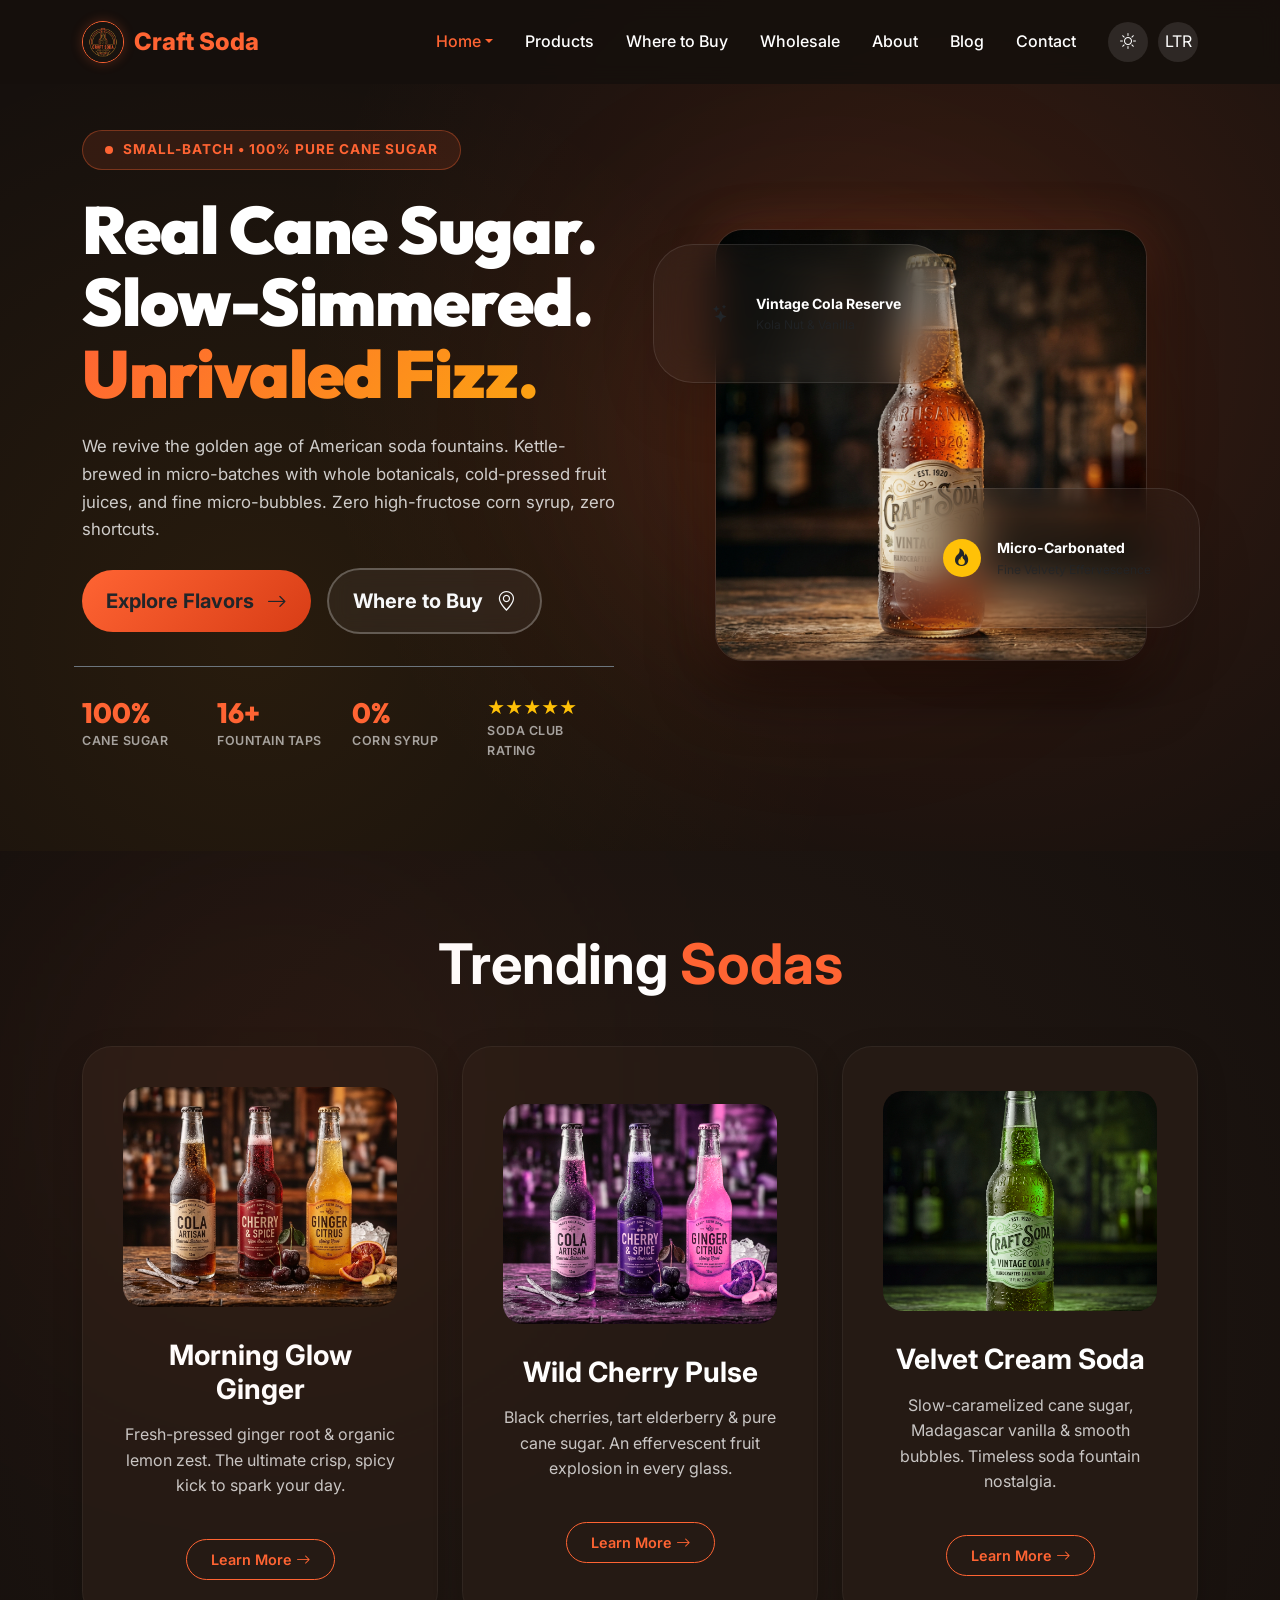
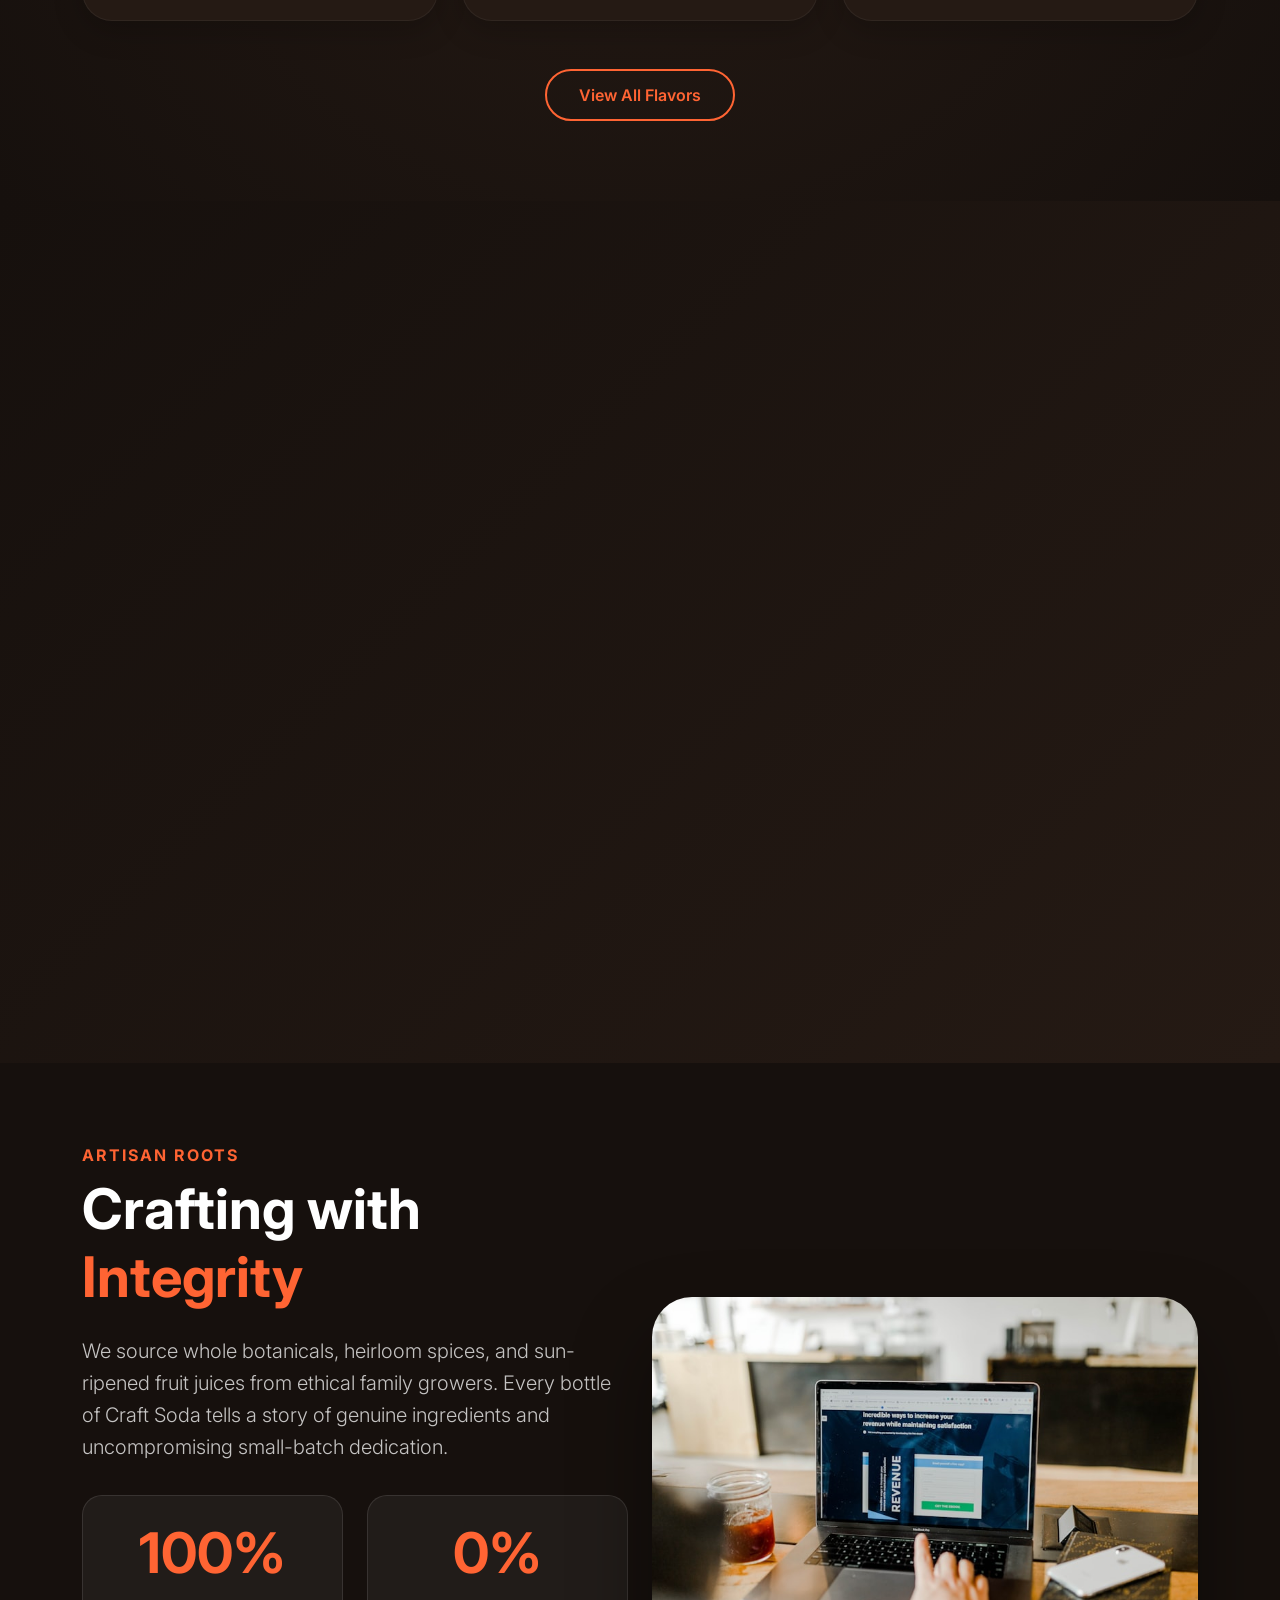
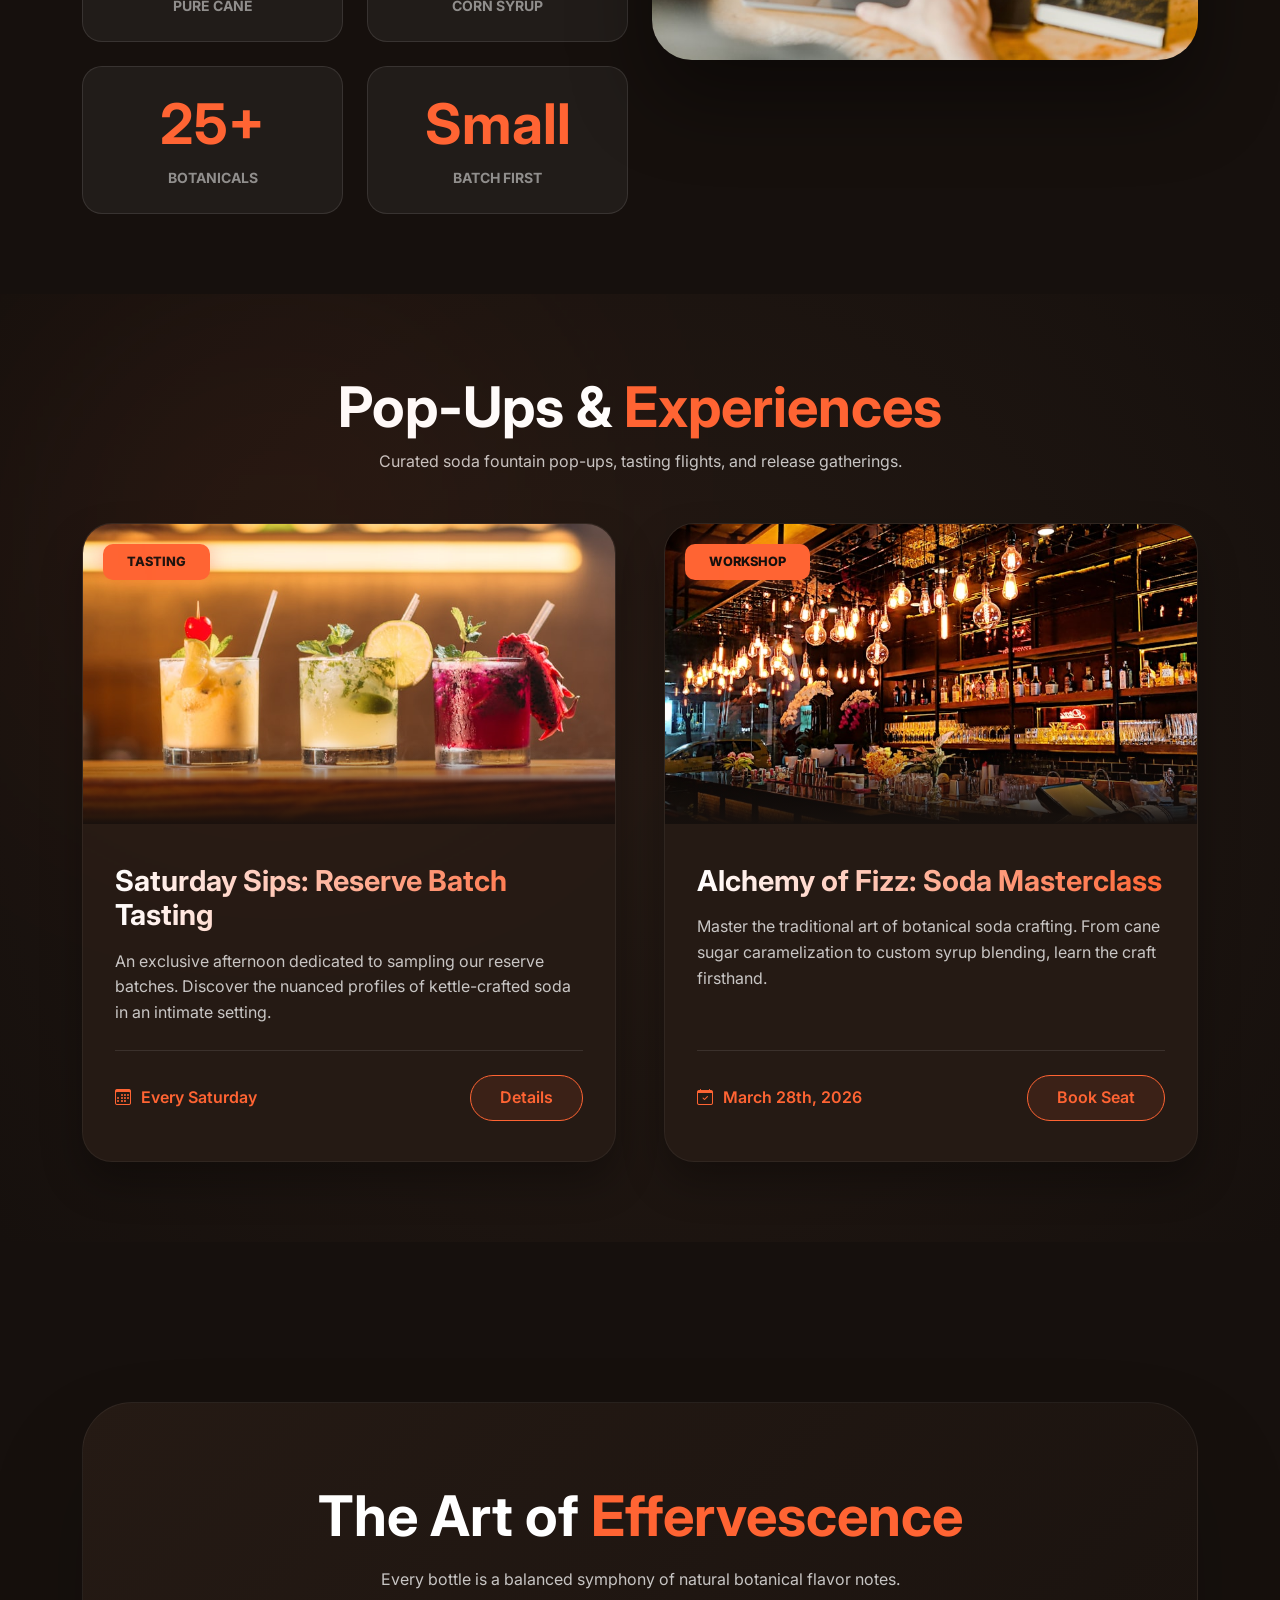
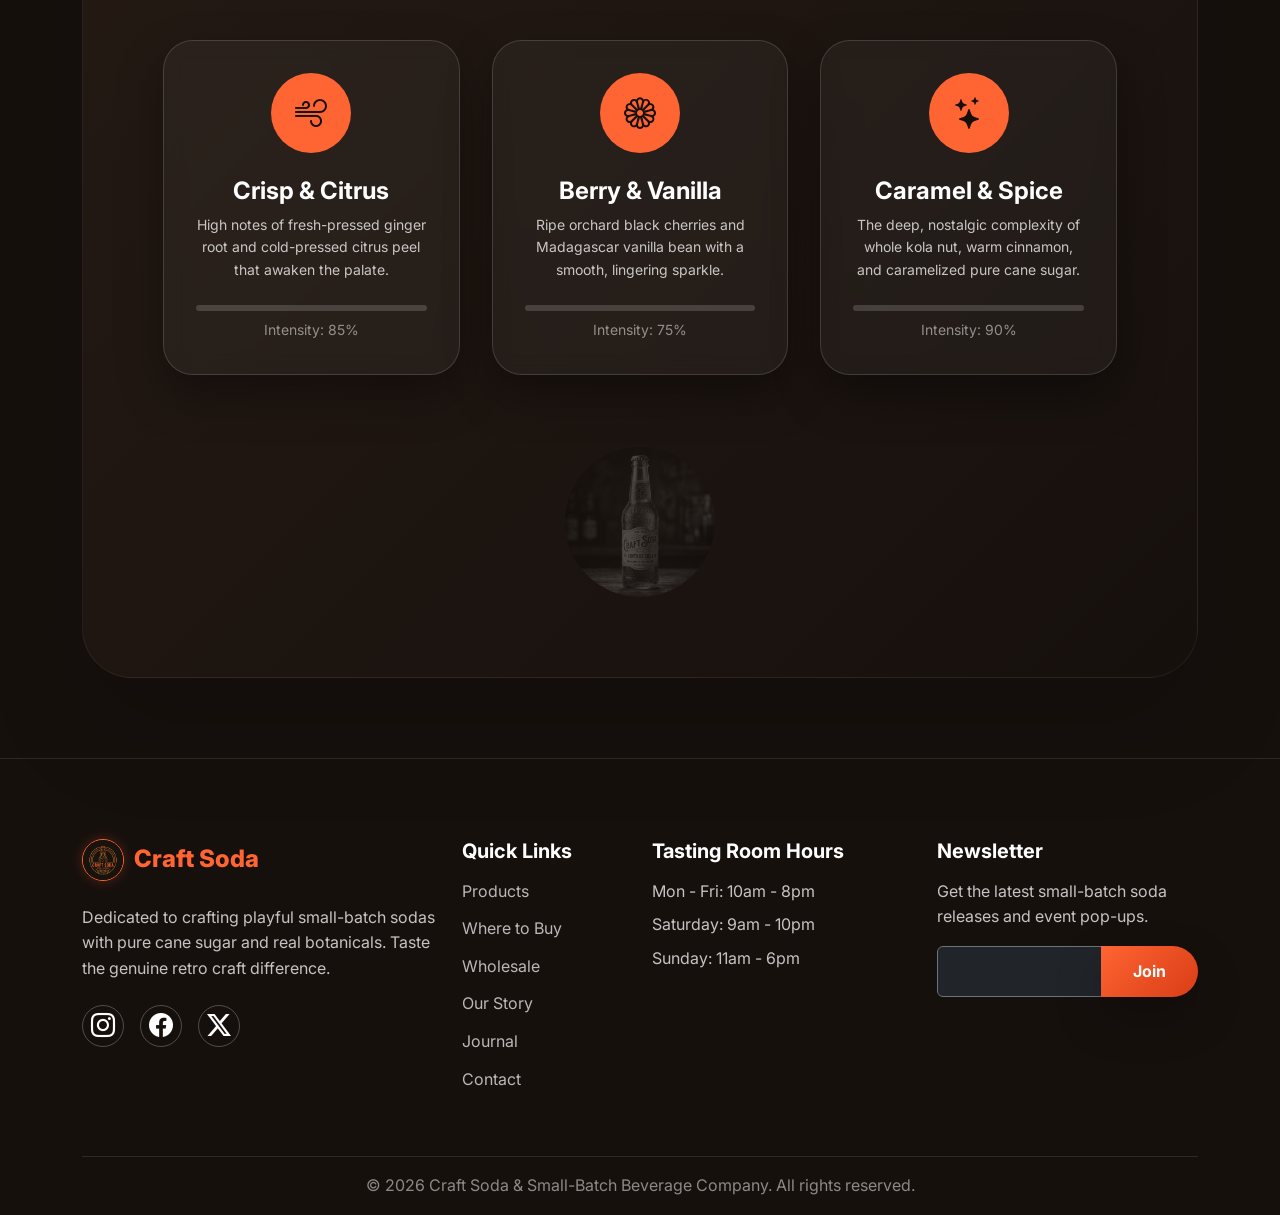
==== index.html @ 51a5772d "Complete Craft Soda & Small-Batch Beverage Company website" ====
<!DOCTYPE html>
<html lang="en" dir="ltr" data-theme="dark">

<head>
    <meta charset="UTF-8">
    <meta name="viewport" content="width=device-width, initial-scale=1.0">
    <title>Craft Soda | Craft Soda & Small-Batch Beverage Company</title>
    <meta name="description"
        content="Playful, retro craft soda & small-batch beverage company. Kettle-brewed with pure cane sugar, natural botanicals, and unique fizzy flavors.">

    <!-- Fonts -->
    <link rel="preconnect" href="https://fonts.googleapis.com">
    <link rel="preconnect" href="https://fonts.gstatic.com" crossorigin>
    <link
        href="https://fonts.googleapis.com/css2?family=Inter:wght@400;500;600;700&family=Outfit:wght@400;600;800&display=swap"
        rel="stylesheet">

    <!-- Icons -->
    <link rel="icon" type="image/png" href="assets/images/favicon.png">
    <link rel="stylesheet" href="https://cdn.jsdelivr.net/npm/bootstrap-icons@1.11.3/font/bootstrap-icons.min.css">

    <!-- Bootstrap CSS (Dynamic based on RTL) -->
    <link id="bootstrap-link" rel="stylesheet"
        href="https://cdn.jsdelivr.net/npm/bootstrap@5.3.3/dist/css/bootstrap.min.css">

    <!-- Custom CSS -->
    <link rel="stylesheet" href="assets/css/style.css">
</head>

<body>

    <!-- Header / Navbar -->
    <nav class="navbar navbar-expand-lg fixed-top">
        <div class="container">
            <a class="navbar-brand d-flex align-items-center" href="index.html">
                <img src="assets/images/logo.png" alt="Craft Soda Logo" class="brand-logo">
                <span>Craft Soda</span>
            </a>

            <div class="d-flex align-items-center ms-auto">


                <button class="navbar-toggler border-0 shadow-none" type="button" data-bs-toggle="collapse"
                    data-bs-target="#navbarNav">
                    <span class="navbar-toggler-icon"></span>
                </button>
            </div>

            <div class="collapse navbar-collapse" id="navbarNav">
                <ul class="navbar-nav m-inline-start-auto">
                    <li class="nav-item dropdown">
                        <a class="nav-link dropdown-toggle active" href="#" role="button"
                            data-bs-toggle="dropdown">Home</a>
                        <ul class="dropdown-menu bg-dark border-secondary">
                            <li><a class="dropdown-item text-white" href="index.html">Home 1</a></li>
                            <li><a class="dropdown-item text-white" href="home-2.html">Home 2</a></li>
                        </ul>
                    </li>
                    <li class="nav-item"><a class="nav-link" href="flavors.html">Products</a></li>
                    <li class="nav-item"><a class="nav-link" href="events.html">Where to Buy</a></li>
                    <li class="nav-item"><a class="nav-link" href="pricing.html">Wholesale</a></li>
                    <li class="nav-item"><a class="nav-link" href="about.html">About</a></li>
                    <li class="nav-item"><a class="nav-link" href="blog.html">Blog</a></li>

                    <li class="nav-item"><a class="nav-link" href="contact.html">Contact</a></li>
                </ul>

                <div class="d-flex align-items-center mt-3 mt-lg-0 ms-lg-3">
                    <div class="theme-controls d-flex">
                        <button id="theme-toggle" class="control-btn" title="Toggle Dark/Light Mode"><i
                                class="bi bi-sun"></i></button>
                        <button id="rtl-toggle" class="control-btn" title="Toggle LTR/RTL"><span
                                class="rtl-text">LTR</span></button>
                    </div>
                </div>
            </div>
        </div>
    </nav>

    <!-- New Hero Section: Craft Soda Hero -->
    <header class="craft-hero-section">
        <div class="craft-hero-bg-glow"></div>
        <div class="container position-relative z-3">
            <div class="row align-items-center min-vh-80 g-5">
                <!-- Left Column: Content -->
                <div class="col-lg-6 text-start">
                    <div class="craft-hero-badge mb-4 animate-slide-up">
                        <span class="pulse-dot"></span> Small-Batch • 100% Pure Cane Sugar
                    </div>
                    <h1 class="craft-hero-title mb-4">
                        Real Cane Sugar.<br>
                        Slow-Simmered.<br>
                        <span class="text-accent-glow">Unrivaled Fizz.</span>
                    </h1>
                    <p class="craft-hero-desc mb-4">
                        We revive the golden age of American soda fountains. Kettle-brewed in micro-batches with whole botanicals, cold-pressed fruit juices, and fine micro-bubbles. Zero high-fructose corn syrup, zero shortcuts.
                    </p>
                    <div class="craft-hero-actions d-flex flex-wrap gap-3 align-items-center mb-5">
                        <a href="flavors.html" class="btn btn-accent btn-lg px-4 py-3 fw-bold rounded-pill text-dark hero-btn-primary">
                            Explore Flavors <i class="bi bi-arrow-right ms-2"></i>
                        </a>
                        <a href="events.html" class="btn btn-outline-light btn-lg px-4 py-3 fw-bold rounded-pill hero-btn-secondary">
                            Where to Buy <i class="bi bi-geo-alt ms-2"></i>
                        </a>
                    </div>

                    <!-- Trust Stats Counter -->
                    <div class="craft-hero-stats row g-3 pt-3 border-top border-secondary">
                        <div class="col-4 col-sm-3">
                            <div class="stat-number text-accent">100%</div>
                            <div class="stat-label">Cane Sugar</div>
                        </div>
                        <div class="col-4 col-sm-3">
                            <div class="stat-number text-accent">16+</div>
                            <div class="stat-label">Fountain Taps</div>
                        </div>
                        <div class="col-4 col-sm-3">
                            <div class="stat-number text-accent">0%</div>
                            <div class="stat-label">Corn Syrup</div>
                        </div>
                        <div class="col-12 col-sm-3 d-flex flex-column justify-content-center">
                            <div class="stat-rating">
                                <span class="text-warning">★★★★★</span>
                            </div>
                            <div class="stat-label">Soda Club Rating</div>
                        </div>
                    </div>
                </div>

                <!-- Right Column: Visual Showcase -->
                <div class="col-lg-6 position-relative text-center">
                    <div class="craft-hero-visual-wrapper position-relative mx-auto">
                        <!-- Glow Backdrop -->
                        <div class="craft-bottle-glow"></div>

                        <!-- Main Bottle -->
                        <div class="craft-bottle-container">
                            <img src="assets/images/hero_bottle.png" alt="Craft Soda Vintage Cola" class="craft-hero-main-bottle img-fluid">
                        </div>

                        <!-- Floating Badge Top Left -->
                        <div class="craft-floating-card card-top-left glass-card">
                            <div class="d-flex align-items-center gap-3">
                                <div class="floating-icon-circle bg-accent text-dark">
                                    <i class="bi bi-stars"></i>
                                </div>
                                <div class="text-start">
                                    <div class="fw-bold text-white small">Vintage Cola Reserve</div>
                                    <div class="text-muted text-small">Kola Nut &amp; Vanilla</div>
                                </div>
                            </div>
                        </div>

                        <!-- Floating Badge Bottom Right -->
                        <div class="craft-floating-card card-bottom-right glass-card">
                            <div class="d-flex align-items-center gap-3">
                                <div class="floating-icon-circle bg-warning text-dark">
                                    <i class="bi bi-fire"></i>
                                </div>
                                <div class="text-start">
                                    <div class="fw-bold text-white small">Micro-Carbonated</div>
                                    <div class="text-muted text-small">Fine Velvety Effervescence</div>
                                </div>
                            </div>
                        </div>
                    </div>
                </div>
            </div>
        </div>
    </header>

    <!-- Featured Flavors -->
    <section class="section-padding bg-darker">
        <div class="container text-center">
            <h2 class="mb-5 animate-on-scroll">Trending <span class="text-accent">Sodas</span></h2>
            <div class="row g-4 flavor-row">
                <!-- Flavor 1 -->
                <div class="col-md-6 col-lg-4 animate-on-scroll">
                    <div class="flavor-card flavor-ginger">
                        <div class="flavor-image-container">
                            <img src="assets/images/slider-4.png" alt="Morning Glow Ginger Soda" class="flavor-image">
                        </div>
                        <h3>Morning Glow Ginger</h3>
                        <p class="opacity-75">Fresh-pressed ginger root & organic lemon zest. The ultimate crisp, spicy kick to spark your day.</p>
                        <a href="flavors.html#ginger-ritual" class="learn-more-btn">Learn More <i
                                class="bi bi-arrow-right"></i></a>
                    </div>
                </div>
                <!-- Flavor 2 -->
                <div class="col-md-6 col-lg-4 animate-on-scroll" style="animation-delay: 0.2s">
                    <div class="flavor-card flavor-pulse">
                        <div class="flavor-image-container">
                            <img src="assets/images/slider-2.png" alt="Wild Cherry Soda" class="flavor-image">
                        </div>
                        <h3>Wild Cherry Pulse</h3>
                        <p class="opacity-75">Black cherries, tart elderberry & pure cane sugar. An effervescent fruit explosion in every glass.</p>
                        <a href="flavors.html#wild-berry-bloom" class="learn-more-btn">Learn More <i
                                class="bi bi-arrow-right"></i></a>
                    </div>
                </div>
                <!-- Flavor 3 -->
                <div class="col-md-6 col-lg-4 animate-on-scroll" style="animation-delay: 0.4s">
                    <div class="flavor-card flavor-zen">
                        <div class="flavor-image-container">
                            <img src="assets/images/slider-1.png" alt="Velvet Cream Soda" class="flavor-image">
                        </div>
                        <h3>Velvet Cream Soda</h3>
                        <p class="opacity-75">Slow-caramelized cane sugar, Madagascar vanilla & smooth bubbles. Timeless soda fountain nostalgia.</p>
                        <a href="flavors.html#emerald-mint" class="learn-more-btn">Learn More <i
                                class="bi bi-arrow-right"></i></a>
                    </div>
                </div>
            </div>
            <div class="mt-5">
                <a href="flavors.html" class="btn btn-outline-accent">View All Flavors</a>
            </div>
        </div>
    </section>

    <!-- Brewing Process (Wellness) -->
    <section class="section-padding overflow-hidden wellness-section">
        <div class="container">
            <div class="row align-items-center">
                <div class="col-lg-6 order-2 order-lg-1 animate-on-scroll">
                    <div class="wellness-image-container">
                        <img src="assets/images/wellness_brew.png" alt="Pure Craft Brewing"
                            class="img-fluid rounded-circle shadow-lg border-accent border-4"
                            style="aspect-ratio: 1/1; object-fit: cover;">
                    </div>
                </div>
                <div class="col-lg-6 order-1 order-lg-2 ps-lg-5 mb-5 mb-lg-0 animate-on-scroll">
                    <div class="glass-card">
                        <h2 class="mb-4">Kettle-Brewed for <span class="text-accent">Real Flavor</span></h2>
                        <p class="lead mb-4">We believe in authentic craft refreshment. Our sodas are kettle-brewed in
                            small batches using only real botanicals, pure cane sugar, and mountain water.</p>
                        <ul class="list-unstyled wellness-list mt-4">
                            <li class="d-flex align-items-start">
                                <i class="bi bi-check2-circle text-accent me-4"></i>
                                <div>
                                    <h5 class="fw-bold mb-1">Small-Batch Kettle Simmering</h5>
                                    <p class="opacity-75 mb-0 small">Ensuring deep flavor extraction, aromatic oils, and
                                        crisp, fine-bubble carbonation.</p>
                                </div>
                            </li>
                            <li class="d-flex align-items-start">
                                <i class="bi bi-check2-circle text-accent me-4"></i>
                                <div>
                                    <h5 class="fw-bold mb-1">100% Pure Cane Sugar</h5>
                                    <p class="opacity-75 mb-0 small">Zero high-fructose corn syrup, artificial extracts, or
                                        synthetic dyes. Ever.</p>
                                </div>
                            </li>
                        </ul>
                    </div>
                </div>
            </div>
        </div>
    </section>

    <!-- Sustainability & Sourcing -->
    <section class="section-padding sustainability-section">
        <div class="container">
            <div class="row align-items-center">
                <div class="col-lg-6 mb-5 mb-lg-0 animate-on-scroll">
                    <span class="text-accent fw-bold text-uppercase letter-spacing-2">Artisan Roots</span>
                    <h2 class="display-4 fw-bold mt-2 mb-4">Crafting with <span class="text-accent">Integrity</span>
                    </h2>
                    <p class="lead opacity-75 mb-4">We source whole botanicals, heirloom spices, and sun-ripened fruit juices
                        from ethical family growers. Every bottle of Craft Soda tells a story of genuine ingredients and
                        uncompromising small-batch dedication.</p>
                    <div class="stats-grid">
                        <div class="stat-box">
                            <h2>100%</h2>
                            <p class="mb-0 small text-uppercase fw-bold opacity-50">Pure Cane</p>
                        </div>
                        <div class="stat-box">
                            <h2>0%</h2>
                            <p class="mb-0 small text-uppercase fw-bold opacity-50">Corn Syrup</p>
                        </div>
                        <div class="stat-box">
                            <h2>25+</h2>
                            <p class="mb-0 small text-uppercase fw-bold opacity-50">Botanicals</p>
                        </div>
                        <div class="stat-box">
                            <h2>Small</h2>
                            <p class="mb-0 small text-uppercase fw-bold opacity-50">Batch First</p>
                        </div>
                    </div>
                </div>
                <div class="col-lg-6 animate-on-scroll" style="animation-delay: 0.2s">
                    <div class="sustainability-image-wrapper">
                        <img src="assets/images/sustainability_roots.png" alt="Artisan Botanical Sourcing" class="img-fluid">
                    </div>
                </div>
            </div>
        </div>
    </section>

    <!-- Premium Events Section -->
    <section class="section-padding bg-darker overflow-hidden">
        <div class="container">
            <div class="text-center mb-5 animate-on-scroll">
                <h2 class="display-4 fw-bold">Pop-Ups & <span class="text-accent">Experiences</span></h2>
                <p class="opacity-75">Curated soda fountain pop-ups, tasting flights, and release gatherings.</p>
            </div>
            <div class="row g-5">
                <!-- Event 1 -->
                <div class="col-lg-6 animate-on-scroll">
                    <div class="event-card">
                        <span class="event-badge">TASTING</span>
                        <div class="event-image-wrapper">
                            <img src="assets/images/event_tasting.png" alt="Reserve Soda Tasting">
                            <div class="event-overlay"></div>
                        </div>
                        <div class="event-content">
                            <h3>Saturday Sips: Reserve Batch Tasting</h3>
                            <p class="opacity-75 mb-4">An exclusive afternoon dedicated to sampling our reserve batches.
                                Discover the nuanced profiles of kettle-crafted soda in an intimate setting.</p>
                            <div class="event-footer">
                                <div class="event-date">
                                    <i class="bi bi-calendar3"></i> Every Saturday
                                </div>
                                <a href="events.html" class="event-btn">Details</a>
                            </div>
                        </div>
                    </div>
                </div>
                <!-- Event 2 -->
                <div class="col-lg-6 animate-on-scroll" style="animation-delay: 0.2s">
                    <div class="event-card">
                        <span class="event-badge">WORKSHOP</span>
                        <div class="event-image-wrapper">
                            <img src="assets/images/event_workshop.png" alt="Soda Masterclass">
                            <div class="event-overlay"></div>
                        </div>
                        <div class="event-content">
                            <h3>Alchemy of Fizz: Soda Masterclass</h3>
                            <p class="opacity-75 mb-4">Master the traditional art of botanical soda crafting. From cane sugar
                                caramelization to custom syrup blending, learn the craft firsthand.</p>
                            <div class="event-footer">
                                <div class="event-date">
                                    <i class="bi bi-calendar-check"></i> March 28th, 2026
                                </div>
                                <a href="events.html" class="event-btn">Book Seat</a>
                            </div>
                        </div>
                    </div>
                </div>
            </div>
        </div>
    </section>

    <!-- Taste Profile (Interactive-style) -->
        <section class="section-padding">
            <div class="container">
                <div class="flavor-profile-container animate-on-scroll">
                    <div class="text-center mb-5">
                        <h2 class="display-5 fw-bold mb-3">The Art of <span class="text-accent">Effervescence</span></h2>
                        <p class="opacity-75">Every bottle is a balanced symphony of natural botanical flavor notes.</p>
                    </div>
                    <div class="flavor-profile-grid">
                        <!-- Note 1 -->
                        <div class="flavor-node" style="--percent: 85%;">
                            <div class="icon-circle">
                                <i class="bi bi-wind"></i>
                            </div>
                            <h4>Crisp & Citrus</h4>
                            <p class="small opacity-75">High notes of fresh-pressed ginger root and cold-pressed citrus peel that awaken the
                                palate.</p>
                            <div class="taste-meter">
                                <div class="taste-fill"></div>
                            </div>
                            <small class="mt-2 d-block opacity-50">Intensity: 85%</small>
                        </div>
                        <!-- Note 2 -->
                        <div class="flavor-node" style="--percent: 75%;">
                            <div class="icon-circle">
                                <i class="bi bi-flower1"></i>
                            </div>
                            <h4>Berry & Vanilla</h4>
                            <p class="small opacity-75">Ripe orchard black cherries and Madagascar vanilla bean with a smooth, lingering sparkle.
                            </p>
                            <div class="taste-meter">
                                <div class="taste-fill"></div>
                            </div>
                            <small class="mt-2 d-block opacity-50">Intensity: 75%</small>
                        </div>
                        <!-- Note 3 -->
                        <div class="flavor-node" style="--percent: 90%;">
                            <div class="icon-circle">
                                <i class="bi bi-stars"></i>
                            </div>
                            <h4>Caramel & Spice</h4>
                            <p class="small opacity-75">The deep, nostalgic complexity of whole kola nut, warm cinnamon, and caramelized pure cane sugar.</p>
                            <div class="taste-meter">
                                <div class="taste-fill"></div>
                            </div>
                            <small class="mt-2 d-block opacity-50">Intensity: 90%</small>
                        </div>
                    </div>
                    <div class="text-center mt-5">
                        <img src="assets/images/flavor_profile.png" alt="Raw Botanicals"
                            class="img-fluid rounded-circle opacity-25 mt-4"
                            style="width: 150px; filter: grayscale(1);">
                    </div>
                </div>
            </div>
        </section>

        <!-- Footer -->
    <footer>
        <div class="container">
            <div class="row g-4">
                <div class="col-lg-4">
                    <a class="navbar-brand d-inline-flex align-items-center mb-4" href="index.html">
                        <img src="assets/images/logo.png" alt="Craft Soda Logo" class="brand-logo">
                        <span>Craft Soda</span>
                    </a>
                    <p class="opacity-75 mb-4">Dedicated to crafting playful small-batch sodas with pure cane sugar and real botanicals. Taste the genuine retro craft difference.</p>
                    <div class="social-links d-flex gap-3">
                        <a href="#"><i class="bi bi-instagram fs-4"></i></a>
                        <a href="#"><i class="bi bi-facebook fs-4"></i></a>
                        <a href="#"><i class="bi bi-twitter-x fs-4"></i></a>
                    </div>
                </div>
                <div class="col-lg-2">
                    <h5>Quick Links</h5>
                    <ul class="list-unstyled mt-3">
                        <li><a href="flavors.html" class="footer-link">Products</a></li>
                        <li><a href="events.html" class="footer-link">Where to Buy</a></li>
                        <li><a href="pricing.html" class="footer-link">Wholesale</a></li>
                        <li><a href="about.html" class="footer-link">Our Story</a></li>
                        <li><a href="blog.html" class="footer-link">Journal</a></li>
                        <li><a href="contact.html" class="footer-link">Contact</a></li>
                    </ul>
                </div>
                <div class="col-lg-3">
                    <h5>Tasting Room Hours</h5>
                    <ul class="list-unstyled mt-3 opacity-75">
                        <li class="mb-2">Mon - Fri: 10am - 8pm</li>
                        <li class="mb-2">Saturday: 9am - 10pm</li>
                        <li class="mb-2">Sunday: 11am - 6pm</li>
                    </ul>
                </div>
                <div class="col-lg-3">
                    <h5>Newsletter</h5>
                    <p class="opacity-75 mt-3">Get the latest small-batch soda releases and event pop-ups.</p>
                    <form class="mt-3">
                        <div class="input-group">
                            <input type="email" class="form-control bg-dark border-secondary text-white"
                                placeholder="your@email.com">
                            <button class="btn btn-accent">Join</button>
                        </div>
                    </form>
                </div>
            </div>
            <hr class="mt-5 border-secondary">
            <div class="text-center mt-3 opacity-50">
                <p>&copy; 2026 Craft Soda & Small-Batch Beverage Company. All rights reserved.</p>
            </div>
        </div>
    </footer>

        <!-- Bootstrap JS + Popper JS Bundle -->
        <script src="https://cdn.jsdelivr.net/npm/bootstrap@5.3.3/dist/js/bootstrap.bundle.min.js"></script>

        <script src="assets/js/main.js"></script>
</body>

</html>
---- assets/css/style.css ----
:root {
    --primary-color: #16100d;
    --secondary-color: #251a14;
    --accent-color: #ff6433;
    --text-color: #ffffff;
    --light-bg: #fff9f5;
    --dark-bg: #16100d;
    --transition: all 0.3s ease-in-out;
    --glass-color: 255, 255, 255;
    --glass-border: 255, 255, 255;
}

[data-theme="light"] {
    --primary-color: #fff9f5;
    --secondary-color: #f7ede5;
    --accent-color: #ff6433;
    --text-color: #16100d;
    --dark-bg: #fff9f5;
    --light-bg: #16100d;
    --glass-color: 0, 0, 0;
    --glass-border: 0, 0, 0;
}

/* Light Theme Navbar Fixes */
[data-theme="light"] .navbar {
    background-color: var(--primary-color) !important;
    box-shadow: 0 2px 10px rgba(0, 0, 0, 0.1);
}

[data-theme="light"] .nav-link {
    color: var(--text-color) !important;
}

[data-theme="light"] .nav-link:hover,
[data-theme="light"] .nav-link.active {
    color: var(--accent-color) !important;
}

[data-theme="light"] .navbar-brand {
    color: var(--accent-color) !important;
}

[data-theme="light"] .navbar-brand span {
    color: var(--text-color) !important;
}

/* Light Theme Control Button Fixes */
[data-theme="light"] .control-btn {
    background: rgba(0, 0, 0, 0.1) !important;
    color: var(--text-color) !important;
    border: 1px solid rgba(0, 0, 0, 0.2);
}

[data-theme="light"] .control-btn:hover {
    background: var(--accent-color) !important;
    color: var(--primary-color) !important;
}

/* Global Reset & Basic Styling */
* {
    margin: 0;
    padding: 0;
    box-sizing: border-box;
}

body {
    font-family: 'Inter', 'Outfit', sans-serif;
    color: var(--text-color);
    background-color: var(--dark-bg);
    overflow-x: hidden;
    line-height: 1.6;
}

a {
    transition: var(--transition);
    text-decoration: none;
    color: inherit;
}

h1,
h2,
h3,
h4,
h5,
h6 {
    font-weight: 700;
    line-height: 1.2;
}

/* Keep h2 size consistent across all pages/components */
h2 {
    font-size: clamp(2.2rem, 5vw, 3.5rem) !important;
}

/* Logical Properties for RTL Support */
.section-padding {
    padding-block: 5rem;
}

.m-inline-start-auto {
    margin-inline-start: auto;
}

/* Custom Navbar */
.navbar {
    background-color: var(--primary-color);
    backdrop-filter: blur(10px);
    transition: var(--transition);
    padding: 1rem 0;
}

[data-theme="dark"] .navbar-toggler-icon {
    background-image: url("data:image/svg+xml,%3csvg xmlns='http://www.w3.org/2000/svg' viewBox='0 0 30 30'%3e%3cpath stroke='rgba(255,255,255,0.95)' stroke-linecap='round' stroke-miterlimit='10' stroke-width='2' d='M4 7h22M4 15h22M4 23h22'/%3e%3c/svg%3e");
}

.navbar-brand {
    font-size: 1.5rem;
    font-weight: 800;
    color: var(--accent-color) !important;
    display: inline-flex;
    align-items: center;
    gap: 0.65rem;
    text-decoration: none;
}

.brand-logo {
    width: 42px;
    height: 42px;
    border-radius: 50%;
    object-fit: cover;
    border: 1.5px solid var(--accent-color);
    box-shadow: 0 0 12px rgba(255, 100, 51, 0.25);
    transition: transform 0.3s cubic-bezier(0.34, 1.56, 0.64, 1);
    flex-shrink: 0;
}

.navbar-brand:hover .brand-logo {
    transform: rotate(12deg) scale(1.08);
}

.nav-link {
    color: var(--text-color) !important;
    font-weight: 500;
    margin-inline: 0.5rem;
    position: relative;
}

.nav-link:hover,
.nav-link.active {
    color: var(--accent-color) !important;
}

.nav-link:not(.dropdown-toggle)::after {
    content: '';
    position: absolute;
    width: 0;
    height: 2px;
    bottom: -5px;
    inset-inline-start: 0;
    background-color: var(--accent-color);
    transition: var(--transition);
}

.nav-link:not(.dropdown-toggle):hover::after,
.nav-link:not(.dropdown-toggle).active::after {
    width: 100%;
}

/* Center Navbar Dropdowns on Desktop */
@media (min-width: 992px) {
    .navbar-nav .dropdown-menu {
        left: 50% !important;
        right: auto !important;
        transform: translateX(-50%) !important;
    }
}

/* Dark theme dropdown visibility */
[data-theme="dark"] .dropdown-menu {
    background-color: var(--primary-color) !important;
    border-color: rgba(255, 255, 255, 0.14) !important;
}

[data-theme="dark"] .dropdown-menu .dropdown-item {
    color: var(--text-color) !important;
}

[data-theme="dark"] .dropdown-menu .dropdown-item:hover,
[data-theme="dark"] .dropdown-menu .dropdown-item:focus {
    background-color: rgba(255, 100, 51, 0.16) !important;
    color: var(--text-color) !important;
}

[data-theme="dark"] .dropdown-menu .dropdown-item.active,
[data-theme="dark"] .dropdown-menu .dropdown-item:active {
    background-color: var(--accent-color) !important;
    color: var(--primary-color) !important;
}

/* Light theme dropdown visibility */
[data-theme="light"] .dropdown-menu {
    background-color: var(--primary-color) !important;
    border-color: rgba(0, 0, 0, 0.12) !important;
}

[data-theme="light"] .dropdown-menu .dropdown-item {
    color: var(--text-color) !important;
}

[data-theme="light"] .dropdown-menu .dropdown-item:hover,
[data-theme="light"] .dropdown-menu .dropdown-item:focus {
    background-color: rgba(255, 100, 51, 0.2) !important;
    color: var(--text-color) !important;
}

[data-theme="light"] .dropdown-menu .dropdown-item.active,
[data-theme="light"] .dropdown-menu .dropdown-item:active {
    background-color: var(--accent-color) !important;
    color: var(--primary-color) !important;
}

/* Buttons */
.btn-accent {
    background: linear-gradient(135deg, #ff6433 0%, #d83d16 100%);
    color: #ffffff;
    border: none;
    transition: var(--transition);
    font-weight: 700;
}

.btn-accent:hover {
    background-color: var(--text-color);
    color: var(--primary-color);
    transform: translateY(-3px);
    box-shadow: 0 10px 20px rgba(255, 100, 51, 0.3);
}

footer .btn-accent {
    background: linear-gradient(135deg, #ff6433 0%, #d83d16 100%);
    color: #ffffff;
    padding: 0.85rem 2rem;
    border-radius: 999px;
    box-shadow: 0 20px 45px rgba(0, 0, 0, 0.25);
    transition: var(--transition);
    border: none;
}

[data-theme="dark"] footer .btn-accent {
    color: #ffffff;
    text-shadow: none;
}

.btn-outline-accent {
    border: 2px solid var(--accent-color);
    color: var(--accent-color);
    border-radius: 50px;
    padding: 0.75rem 2rem;
    font-weight: 600;
    background: transparent;
    transition: var(--transition);
}

.btn-outline-accent:hover {
    background-color: var(--accent-color);
    color: var(--primary-color);
}

/* Premium Utilities */
.glass-card {
    background: rgba(var(--glass-color), 0.03);
    backdrop-filter: blur(15px);
    -webkit-backdrop-filter: blur(15px);
    border: 1px solid rgba(var(--glass-border), 0.1);
    border-radius: 20px;
    transition: var(--transition);
}

.glass-card:hover {
    background: rgba(var(--glass-color), 0.06);
    border-color: rgba(var(--glass-border), 0.2);
}

.auth-card {
    background: rgba(18, 22, 28, 0.85);
    border: 1px solid rgba(255, 255, 255, 0.1);
    box-shadow: 0 25px 60px rgba(0, 0, 0, 0.4);
    color: #f8fbff;
}

.auth-card h2 {
    font-size: 1.5rem !important;
}

[data-theme="light"] .auth-card {
    background: #ffffff;
    border: 1px solid rgba(11, 15, 20, 0.08);
    box-shadow: 0 20px 45px rgba(0, 0, 0, 0.06);
    color: #0b0f14;
}

.auth-card .form-control {
    background: rgba(255, 255, 255, 0.05);
    border: 1px solid rgba(255, 255, 255, 0.15);
    color: #ffffff;
    padding: 0.75rem 1rem;
    border-radius: 10px;
}

.auth-card .form-control:focus {
    background: rgba(255, 255, 255, 0.08);
    border-color: var(--accent-color);
    box-shadow: none;
    color: #ffffff;
}

.auth-card .form-control::placeholder {
    color: rgba(255, 255, 255, 0.4);
}

[data-theme="light"] .auth-card .form-control {
    background: #f1f3f5;
    border-color: #dee2e6;
    color: #0b0f14;
}

[data-theme="light"] .auth-card .form-control:focus {
    background: #ffffff;
    border-color: var(--accent-color);
    color: #0b0f14;
}

[data-theme="light"] .auth-card .form-control::placeholder {
    color: rgba(11, 15, 20, 0.4);
}

.auth-card h2,
.auth-card p,
.auth-card .form-label,
.auth-card .form-check-label {
    color: inherit;
}

.auth-card a {
    transition: color var(--transition), text-shadow var(--transition);
}

.auth-card a.text-accent:hover {
    color: #2e9b39;
    text-shadow: 0 0 5px rgba(46, 155, 57, 0.4);
}

.auth-card a.text-accent:hover {
    background-color: rgba(255, 100, 51, 0.12);
    padding: 0 0.25rem;
    border-radius: 0.25rem;
}

.auth-card .btn-outline-light {
    color: #0b0f14;
    border-color: rgba(11, 15, 20, 0.2);
    background-color: rgba(255, 255, 255, 0.85);
    display: inline-flex;
    align-items: center;
    justify-content: center;
}

.auth-card .btn-outline-light .bi {
    color: inherit;
    filter: drop-shadow(0 0 2px rgba(11, 15, 20, 0.2));
}

@media (max-width: 991px) {
    .auth-card .d-flex.gap-3.justify-content-center {
        gap: 0.75rem !important;
    }

    .auth-card .btn-outline-light {
        flex-direction: column;
        padding: 0.8rem 0.5rem;
        font-size: 0.85rem;
        min-height: 70px;
    }

    .auth-card .btn-outline-light .bi {
        margin-right: 0 !important;
        margin-bottom: 0.25rem;
        font-size: 1.25rem;
        display: block;
    }
}

/* Password Toggle Style */
.password-field-container {
    position: relative;
}

.password-toggle {
    position: absolute;
    top: 50%;
    right: 1rem;
    transform: translateY(-50%);
    cursor: pointer;
    color: var(--text-color);
    opacity: 0.6;
    transition: var(--transition);
    z-index: 10;
}

.password-toggle:hover {
    opacity: 1;
    color: var(--accent-color);
}

[data-theme="light"] .password-toggle {
    color: #0b0f14;
}

/* End Auth-Card Theme Overrides */

@media (max-width: 576px) {

    .auth-card .form-check,
    .auth-card .form-check-label {
        width: 100%;
        text-align: left;
    }

    .auth-card .d-flex.justify-content-between {
        flex-direction: column;
        gap: 0.5rem;
        align-items: flex-start;
    }

    .auth-card .d-flex.justify-content-between a {
        display: block;
        width: 100%;
        align-self: flex-start;
        text-align: left;
    }
}

.auth-card .btn-accent {
    background: linear-gradient(135deg, #ff6433 0%, #d83d16 100%);
    color: #ffffff !important;
    border: none;
    border-radius: 999px;
    padding: 0.9rem 1rem;
    font-weight: 700;
    transition: var(--transition);
    box-shadow: 0 15px 35px rgba(255, 100, 51, 0.25);
}

.auth-card .btn-accent:hover {
    transform: translateY(-3px);
    box-shadow: 0 20px 45px rgba(255, 100, 51, 0.4);
    filter: brightness(1.1);
}

.auth-card .btn-outline-light:hover {
    background: #ff6433 !important;
    border-color: #ff6433 !important;
    color: #ffffff !important;
    transform: translateY(-3px);
    box-shadow: 0 12px 25px rgba(255, 100, 51, 0.3);
}

[data-theme="light"] .auth-card .btn-outline-light {
    border-color: #dee2e6;
    color: #212529;
}

.auth-controls {
    position: fixed;
    top: 1rem;
    right: 1rem;
    z-index: 1100;
    display: flex;
    gap: 0.5rem;
}

.auth-controls .control-btn {
    width: 44px;
    height: 44px;
    border-radius: 50%;
    background: rgba(255, 255, 255, 0.9);
    border: 1px solid rgba(11, 15, 20, 0.1);
    color: #0b0f14;
    display: flex;
    align-items: center;
    justify-content: center;
    transition: all 0.3s cubic-bezier(0.175, 0.885, 0.32, 1.275);
    font-weight: 800;
    box-shadow: 0 5px 15px rgba(0, 0, 0, 0.1);
}

.auth-controls .control-btn:hover {
    background: var(--accent-color, #ff6433);
    color: #ffffff;
    border-color: #ff6433;
    transform: scale(1.15) rotate(5deg);
    box-shadow: 0 8px 25px rgba(255, 100, 51, 0.4);
}

[data-theme="dark"] .auth-controls .control-btn {
    background: rgba(18, 22, 28, 0.9);
    border-color: rgba(255, 255, 255, 0.15);
    color: #f8fbff;
    box-shadow: 0 8px 20px rgba(0, 0, 0, 0.4);
}

[data-theme="dark"] .auth-controls .control-btn:hover {
    background: var(--accent-color, #ff6433);
    color: #ffffff;
}

.auth-controls .rtl-text {
    font-size: 0.85rem;
    font-weight: 700;
}

@media (max-width: 768px) {
    .auth-controls {
        top: 1rem;
        bottom: auto;
    }
}

.section-padding.bg-darker .glass-card {
    background: rgba(8, 11, 14, 0.85);
    border-color: rgba(255, 255, 255, 0.15);
}

.section-padding.bg-darker .glass-card h4,
.section-padding.bg-darker .glass-card .text-accent,
.section-padding.bg-darker .glass-card p,
.section-padding.bg-darker .glass-card span {
    color: #f5fbff;
    text-shadow: 0 5px 18px rgba(0, 0, 0, 0.35);
}

.section-padding.bg-darker .glass-card p {
    opacity: 0.95;
}

.section-padding.bg-darker .glass-card .btn-accent {
    color: #0b2611;
    text-shadow: none;
}

.section-padding.bg-darker .glass-card.border-accent {
    background: rgba(7, 10, 13, 0.95);
    border-color: rgba(255, 100, 51, 0.4);
    box-shadow: 0 25px 50px rgba(0, 0, 0, 0.55);
}

.section-padding.bg-darker .glass-card.border-accent h2 {
    color: #f8fbff;
    text-shadow: 0 6px 20px rgba(0, 0, 0, 0.4);
}

.section-padding.bg-darker .glass-card.border-accent p {
    color: rgba(255, 255, 255, 0.9);
    opacity: 1;
}

.section-padding.bg-darker .glass-card.border-accent .btn-accent {
    background: linear-gradient(135deg, #ff6433 0%, #d83d16 100%);
    color: #ffffff;
    border: none;
    box-shadow: 0 15px 35px rgba(255, 100, 51, 0.35);
}

.section-padding.bg-dark .glass-card {
    background: rgba(22, 16, 13, 0.9);
    border-color: rgba(255, 255, 255, 0.3);
    box-shadow: 0 30px 65px rgba(0, 0, 0, 0.45);
    color: #f7fbff;
}

.section-padding.bg-dark .glass-card h2,
.section-padding.bg-dark .glass-card h3,
.section-padding.bg-dark .glass-card p,
.section-padding.bg-dark .glass-card .small,
.section-padding.bg-dark .glass-card .premium-tag {
    color: #f7fbff;
    text-shadow: 0 5px 18px rgba(0, 0, 0, 0.35);
}

.section-padding.bg-dark .glass-card .btn-accent {
    background: linear-gradient(135deg, #ff6433 0%, #d83d16 100%);
    color: #ffffff;
    border: none;
    box-shadow: 0 15px 35px rgba(255, 100, 51, 0.35);
}

.hover-lift {
    transition: var(--transition);
}

.hover-lift:hover {
    transform: translateY(-8px);
    box-shadow: 0 15px 35px rgba(0, 0, 0, 0.3);
}

.text-accent {
    color: var(--accent-color) !important;
}

.text-glow {
    text-shadow: 0 0 15px rgba(255, 100, 51, 0.5);
}

.letter-spacing-2 {
    letter-spacing: 2px;
}

.max-width-700 {
    max-width: 700px;
}

.max-width-600 {
    max-width: 600px;
}

/* Flavors Hero */
.flavors-hero {
    padding: 120px 0;
    background: radial-gradient(circle at 20% -10%, rgba(255, 100, 51, 0.25), transparent 50%),
        radial-gradient(circle at 90% 20%, rgba(255, 255, 255, 0.08), transparent 50%),
        #050b10;
}

.flavors-hero-grid {
    display: flex;
    align-items: center;
    justify-content: space-between;
    gap: 3rem;
    flex-wrap: wrap;
}

.flavors-hero-copy {
    flex: 1;
    min-width: 280px;
}

.hero-kicker {
    display: inline-flex;
    letter-spacing: 4px;
    text-transform: uppercase;
    color: #ff6433;
    font-weight: 700;
    margin-bottom: 0.75rem;
}

.hero-lead {
    font-size: 1.2rem;
    line-height: 1.6;
    max-width: 520px;
}

.hero-actions {
    margin-top: 2rem;
    display: flex;
    gap: 1rem;
    flex-wrap: wrap;
}

.flavors-hero .hero-actions .btn {
    min-width: 220px;
    display: inline-flex;
    align-items: center;
    justify-content: center;
}

.flavors-hero,
.flavors-hero h1,
.flavors-hero p,
.flavors-hero .hero-kicker {
    color: var(--text-color);
}

.flavors-hero .hero-actions .btn-accent {
    background-color: #ff6433;
    border-color: #d83d16;
    color: #ffffff;
}

.flavors-hero .hero-actions .btn-outline-light {
    border-color: #ffffff;
    color: #ffffff;
}

.flavors-hero .hero-actions .btn-outline-light:hover {
    background-color: #ffffff;
    color: #0b0f14;
}

/* Light theme override for Flavors Hero */
[data-theme="light"] .flavors-hero {
    background: radial-gradient(circle at 50% 10%, rgba(255, 100, 51, 0.25), transparent 55%),
        #fff9f5;
}

[data-theme="light"] .flavors-hero .hero-kicker {
    color: #ff6433;
}

[data-theme="light"] .flavors-hero .hero-actions .btn-accent {
    background-color: #ff6433;
    border-color: #d83d16;
    color: #ffffff;
}

[data-theme="light"] .flavors-hero .hero-actions .btn-outline-light {
    border-color: #0b0f14;
    color: #0b0f14;
}

[data-theme="light"] .flavors-hero .hero-actions .btn-outline-light:hover {
    background-color: #0b0f14;
    color: #ffffff;
}

.flavors-hero,
.flavors-hero-cop .flavors-hero-image {
    position: relative;
    flex: 1;
    min-width: 280px;
    display: flex;
    justify-content: center;
}

.hero-bottle {
    width: 100%;
    max-width: 420px;
    border-radius: 32px;
    object-fit: cover;
    box-shadow: 0 30px 60px rgba(0, 0, 0, 0.6);
    animation: floatBottle 7s ease-in-out infinite;
}

.hero-orb {
    position: absolute;
    width: 140px;
    height: 140px;
    border-radius: 50%;
    background: rgba(255, 100, 51, 0.4);
    filter: blur(6px);
    animation: pulseOrb 6s ease-in-out infinite;
    z-index: 0;
}

.orb-one {
    top: -40px;
    right: 10%;
}

.orb-two {
    bottom: -30px;
    left: 5%;
    animation-delay: 1.5s;
}

@keyframes floatBottle {
    0% {
        transform: translateY(0);
    }

    50% {
        transform: translateY(-25px);
    }

    100% {
        transform: translateY(0);
    }
}

@keyframes pulseOrb {
    0% {
        transform: scale(0.8);
        opacity: 0.5;
    }

    50% {
        transform: scale(1.2);
        opacity: 0.9;
    }

    100% {
        transform: scale(0.8);
        opacity: 0.5;
    }
}

@media (max-width: 991px) {
    .flavors-hero-grid {
        flex-direction: column;
    }

    .hero-actions {
        justify-content: center;
    }
}

#blog-articles .row {
    justify-content: center;
}

.blog-card-link {
    display: inline-flex;
    margin: 0 auto;
    font-weight: 700;
    letter-spacing: 0.5px;
    transition: color 0.3s ease, transform 0.3s ease;
}

.blog-card-link:hover {
    color: #0b0f14;
    transform: translateY(-2px);
    text-decoration: underline;
}

.bg-darker {
    background-color: #06090c;
}

/* Brighter section backgrounds in light mode */
[data-theme="light"] .bg-darker,
[data-theme="light"] .bg-dark {
    background-color: #f4fbf4 !important;
}

/* Flavors page: keep Classics card badge text readable in light theme */
[data-theme="light"] #ginger-ritual .badge.bg-dark,
[data-theme="light"] #wild-berry-bloom .badge.bg-dark,
[data-theme="light"] #emerald-mint .badge.bg-dark {
    background-color: #1f252b !important;
    color: #f5f8fb !important;
    border-color: #3c4650 !important;
}

[data-theme="light"] #wild-berry-bloom .badge.bg-accent {
    background-color: var(--accent-color) !important;
    color: #112a0d !important;
}

/* Contact page: improve Get in Touch contrast in light theme */
[data-theme="light"] #contact-section .col-lg-5>.p-5.bg-dark {
    color: #1f252b !important;
}

[data-theme="light"] #contact-section .col-lg-5>.p-5.bg-dark .text-white,
[data-theme="light"] #contact-section .col-lg-5>.p-5.bg-dark li,
[data-theme="light"] #contact-section .col-lg-5>.p-5.bg-dark p {
    color: #1f252b !important;
}

/* Social Buttons Contact Page */
.social-btn-contact {
    width: 50px;
    height: 50px;
    border-radius: 50%;
    display: flex;
    align-items: center;
    justify-content: center;
    font-size: 1.5rem;
    background: rgba(255, 255, 255, 0.05);
    border: 1px solid rgba(255, 100, 51, 0.25);
    color: var(--accent-color, #ff6433) !important;
    transition: all 0.3s cubic-bezier(0.175, 0.885, 0.32, 1.275);
}

.social-btn-contact:hover {
    background: var(--accent-color, #ff6433);
    color: #ffffff !important;
    transform: translateY(-5px);
    box-shadow: 0 10px 20px rgba(255, 100, 51, 0.3);
}

[data-theme="light"] .social-btn-contact {
    background: #ffffff;
    border-color: #dee2e6;
    color: #ff6433 !important;
    box-shadow: 0 5px 15px rgba(0, 0, 0, 0.05);
}

[data-theme="light"] .social-btn-contact:hover {
    background: #ff6433;
    color: #ffffff !important;
    border-color: #ff6433;
}

.animate-on-scroll {
    opacity: 0;
    transform: translateY(30px);
    transition: all 0.8s ease-out;
}

.animate-on-scroll.active {
    opacity: 1;
    transform: translateY(0);
}

.premium-tag {
    font-size: 0.8rem;
    font-weight: 700;
    text-transform: uppercase;
    letter-spacing: 2px;
    color: var(--accent-color);
    padding: 8px 16px;
    background: rgba(255, 100, 51, 0.1);
    border-radius: 50px;
}

#premium-peek .btn {
    border-radius: 50px;
    font-weight: 600;
    letter-spacing: 1px;
}

#premium-peek .btn-accent {
    display: inline-flex;
    align-items: center;
    justify-content: center;
    text-align: center;
}

#premium-peek .btn-outline-light {
    width: 54px;
    height: 54px;
    padding: 0;
    border-width: 2px;
    display: inline-flex;
    align-items: center;
    justify-content: center;
    border-color: rgba(255, 255, 255, 0.6);
    background: rgba(255, 255, 255, 0.08);
    color: #f8fbff;
    transition: border-color 0.3s, background 0.3s;
}

#premium-peek .btn-outline-light:hover {
    border-color: #fff;
    background: rgba(255, 255, 255, 0.14);
}

#premium-peek .btn-outline-light i {
    font-size: 1.25rem;
}

[data-theme="light"] #premium-peek .glass-card {
    background: #fdfdfb;
    border-color: rgba(11, 15, 20, 0.08);
}

[data-theme="light"] #premium-peek .premium-tag {
    color: #1a4b1f;
    background: rgba(255, 100, 51, 0.15);
}

[data-theme="light"] #premium-peek h2,
[data-theme="light"] #premium-peek .lead {
    color: #0b0f14;
    text-shadow: none;
}

[data-theme="light"] #premium-peek .glass-card .btn-accent {
    color: #041203;
    box-shadow: 0 18px 40px rgba(0, 0, 0, 0.15);
}

[data-theme="light"] #premium-peek .btn-outline-light {
    border-color: rgba(11, 15, 20, 0.4);
    color: #0b0f14;
    background: rgba(11, 15, 20, 0.06);
}

[data-theme="light"] #premium-peek .btn-outline-light i {
    color: #0b0f14;
}

.continue-reading-btn {
    background: linear-gradient(135deg, #ff6433 0%, #d83d16 100%);
    color: #ffffff;
    border-radius: 50px;
    padding: 0.95rem 2.5rem;
    font-weight: 700;
    letter-spacing: 0.6px;
    box-shadow: 0 20px 45px rgba(255, 100, 51, 0.35);
}

.continue-reading-btn:hover {
    transform: translateY(-2px);
    box-shadow: 0 25px 50px rgba(0, 0, 0, 0.45);
}

[data-theme="light"] #premium-peek .glass-card {
    background: #fdfdfb;
    border-color: rgba(11, 15, 20, 0.08);
}

[data-theme="light"] #premium-peek .premium-tag {
    color: #1a4b1f;
    background: rgba(255, 100, 51, 0.15);
}

[data-theme="light"] #premium-peek h2,
[data-theme="light"] #premium-peek .lead {
    color: #0b0f14;
    text-shadow: none;
}

[data-theme="light"] #premium-peek .glass-card .btn-accent {
    color: #041203;
    box-shadow: 0 18px 40px rgba(0, 0, 0, 0.15);
}

[data-theme="light"] #premium-peek .btn-outline-light {
    border-color: rgba(11, 15, 20, 0.4);
    color: #0b0f14;
    background: rgba(11, 15, 20, 0.06);
}

[data-theme="light"] #premium-peek .btn-outline-light i {
    color: #0b0f14;
}

.btn-accent:hover {
    background-color: #6bc24a;
    transform: translateY(-2px);
    box-shadow: 0 10px 20px rgba(255, 100, 51, 0.3);
}

.btn-outline-accent {
    border: 2px solid var(--accent-color);
    color: var(--accent-color);
    border-radius: 50px;
    padding: 0.75rem 2rem;
    font-weight: 600;
    transition: var(--transition);
}

.btn-outline-accent:hover {
    background-color: var(--accent-color);
    color: var(--primary-color);
}

/* ============================================================
   Craft Soda Hero Section (Content Left, Image Right)
   ============================================================ */
.craft-hero-section {
    position: relative;
    padding-top: 130px;
    padding-bottom: 90px;
    min-height: 88vh;
    background: radial-gradient(circle at 75% 40%, rgba(255, 100, 51, 0.14) 0%, transparent 60%),
                radial-gradient(circle at 20% 75%, rgba(252, 163, 17, 0.08) 0%, transparent 50%),
                var(--dark-bg);
    overflow: hidden;
    display: flex;
    align-items: center;
}

.craft-hero-bg-glow {
    position: absolute;
    top: 20%;
    right: 15%;
    width: 520px;
    height: 520px;
    background: radial-gradient(circle, rgba(255, 100, 51, 0.22) 0%, transparent 70%);
    filter: blur(100px);
    pointer-events: none;
    z-index: 1;
    animation: sodaPulse 8s infinite alternate ease-in-out;
}

.craft-hero-badge {
    display: inline-flex;
    align-items: center;
    gap: 0.6rem;
    padding: 0.5rem 1.4rem;
    background: rgba(255, 100, 51, 0.12);
    border: 1px solid rgba(255, 100, 51, 0.35);
    border-radius: 50px;
    color: var(--accent-color);
    font-size: 0.85rem;
    font-weight: 700;
    letter-spacing: 1px;
    text-transform: uppercase;
}

.pulse-dot {
    width: 8px;
    height: 8px;
    background: var(--accent-color);
    border-radius: 50%;
    display: inline-block;
    box-shadow: 0 0 0 0 rgba(255, 100, 51, 0.7);
    animation: pulseDot 2s infinite;
}

@keyframes pulseDot {
    0% {
        transform: scale(0.95);
        box-shadow: 0 0 0 0 rgba(255, 100, 51, 0.7);
    }
    70% {
        transform: scale(1);
        box-shadow: 0 0 0 10px rgba(255, 100, 51, 0);
    }
    100% {
        transform: scale(0.95);
        box-shadow: 0 0 0 0 rgba(255, 100, 51, 0);
    }
}

.craft-hero-title {
    font-family: 'Outfit', sans-serif;
    font-size: clamp(2.6rem, 5.2vw, 4.6rem);
    font-weight: 900;
    line-height: 1.08;
    color: #ffffff;
    letter-spacing: -1px;
}

.text-accent-glow {
    background: linear-gradient(135deg, #ff6433 0%, #fca311 100%);
    -webkit-background-clip: text;
    -webkit-text-fill-color: transparent;
    display: inline-block;
}

.craft-hero-desc {
    font-size: clamp(1.05rem, 1.3vw, 1.25rem);
    color: rgba(255, 255, 255, 0.78);
    line-height: 1.65;
    max-width: 540px;
}

.hero-btn-primary {
    background: linear-gradient(135deg, #ff6433 0%, #d83d16 100%);
    border: none;
    transition: all 0.3s cubic-bezier(0.175, 0.885, 0.32, 1.275);
}

.hero-btn-primary:hover {
    transform: translateY(-4px);
    box-shadow: 0 15px 30px rgba(255, 100, 51, 0.4) !important;
}

.hero-btn-secondary {
    border: 2px solid rgba(255, 255, 255, 0.25);
    background: rgba(255, 255, 255, 0.05);
    backdrop-filter: blur(10px);
    transition: all 0.3s ease;
}

.hero-btn-secondary:hover {
    background: #ffffff;
    color: #16100d !important;
    border-color: #ffffff;
    transform: translateY(-4px);
}

.craft-hero-stats {
    max-width: 540px;
}

.stat-number {
    font-family: 'Outfit', sans-serif;
    font-size: 1.75rem;
    font-weight: 800;
    line-height: 1;
    margin-bottom: 0.25rem;
}

.stat-label {
    font-size: 0.78rem;
    color: rgba(255, 255, 255, 0.6);
    text-transform: uppercase;
    letter-spacing: 0.5px;
    font-weight: 600;
}

.stat-rating {
    font-size: 1.1rem;
    line-height: 1;
    margin-bottom: 0.25rem;
}

/* Right Visual */
.craft-hero-visual-wrapper {
    position: relative;
    max-width: 480px;
    padding: 1.5rem;
}

.craft-bottle-glow {
    position: absolute;
    top: 50%;
    left: 50%;
    width: 320px;
    height: 320px;
    background: radial-gradient(circle, rgba(255, 100, 51, 0.35) 0%, rgba(252, 163, 17, 0.15) 50%, transparent 70%);
    filter: blur(60px);
    transform: translate(-50%, -50%);
    pointer-events: none;
    z-index: 0;
}

.craft-bottle-container {
    position: relative;
    z-index: 2;
    animation: bottleGentleFloat 5s ease-in-out infinite alternate;
}

.craft-hero-main-bottle {
    max-height: 520px;
    width: auto;
    border-radius: 28px;
    box-shadow: 0 25px 60px rgba(0, 0, 0, 0.6), 0 0 50px rgba(255, 100, 51, 0.2);
    border: 1px solid rgba(255, 255, 255, 0.1);
    transition: transform 0.4s ease;
}

.craft-hero-main-bottle:hover {
    transform: scale(1.03);
}

@keyframes bottleGentleFloat {
    0% {
        transform: translateY(0px) rotate(0deg);
    }
    100% {
        transform: translateY(-16px) rotate(1.5deg);
    }
}

/* Floating Micro Cards */
.craft-floating-card {
    position: absolute;
    z-index: 4;
    padding: 0.85rem 1.25rem;
    border-radius: 18px;
    border: 1px solid rgba(255, 255, 255, 0.15);
    background: rgba(37, 26, 20, 0.88);
    backdrop-filter: blur(16px);
    box-shadow: 0 15px 35px rgba(0, 0, 0, 0.4);
    pointer-events: auto;
    animation: floatWidget 6s ease-in-out infinite alternate;
}

.card-top-left {
    top: 8%;
    left: -8%;
    animation-delay: 0.2s;
}

.card-bottom-right {
    bottom: 12%;
    right: -6%;
    animation-delay: 1.2s;
}

@keyframes floatWidget {
    0% {
        transform: translateY(0px);
    }
    100% {
        transform: translateY(-10px);
    }
}

.floating-icon-circle {
    width: 38px;
    height: 38px;
    border-radius: 50%;
    display: flex;
    align-items: center;
    justify-content: center;
    font-size: 1.1rem;
    flex-shrink: 0;
}

.text-small {
    font-size: 0.75rem;
}

/* Light Theme Adjustments */
[data-theme="light"] .craft-hero-section {
    background: radial-gradient(circle at 75% 40%, rgba(255, 100, 51, 0.08) 0%, transparent 60%),
                radial-gradient(circle at 20% 75%, rgba(252, 163, 17, 0.06) 0%, transparent 50%),
                #fcf9f5;
}

[data-theme="light"] .craft-hero-title {
    color: #16100d;
}

[data-theme="light"] .craft-hero-desc {
    color: rgba(22, 16, 13, 0.75);
}

[data-theme="light"] .stat-label {
    color: rgba(22, 16, 13, 0.6);
}

[data-theme="light"] .hero-btn-secondary {
    border-color: rgba(22, 16, 13, 0.2);
    color: #16100d;
    background: #ffffff;
}

[data-theme="light"] .hero-btn-secondary:hover {
    background: #16100d;
    color: #ffffff !important;
}

[data-theme="light"] .craft-floating-card {
    background: rgba(255, 255, 255, 0.92);
    border-color: rgba(0, 0, 0, 0.08);
    box-shadow: 0 15px 35px rgba(0, 0, 0, 0.08);
}

[data-theme="light"] .craft-floating-card .text-white {
    color: #16100d !important;
}

/* RTL Support */
[dir="rtl"] .craft-hero-section .text-start {
    text-align: right !important;
}

[dir="rtl"] .card-top-left {
    left: auto;
    right: -8%;
}

[dir="rtl"] .card-bottom-right {
    right: auto;
    left: -6%;
}

/* Mobile responsive */
@media (max-width: 991px) {
    .craft-hero-section {
        padding-top: 110px;
        padding-bottom: 60px;
        text-align: center;
    }

    .craft-hero-section .text-start {
        text-align: center !important;
    }

    .craft-hero-actions {
        justify-content: center;
    }

    .craft-hero-stats {
        margin: 0 auto;
        justify-content: center;
    }

    .craft-hero-desc {
        margin: 0 auto 1.5rem auto;
    }

    .card-top-left {
        left: 0;
        top: 2%;
    }

    .card-bottom-right {
        right: 0;
        bottom: 2%;
    }

    .craft-hero-main-bottle {
        max-height: 380px;
    }
}

/* Cards */
.flavor-card {
    background-color: var(--secondary-color);
    border-radius: 30px;
    padding: 2.5rem;
    height: 100%;
    transition: all 0.5s cubic-bezier(0.175, 0.885, 0.32, 1.275);
    border: 1px solid rgba(255, 255, 255, 0.05);
    position: relative;
    overflow: hidden;
    display: flex;
    flex-direction: column;
    justify-content: center;
    align-items: center;
    box-shadow: 0 10px 30px rgba(0, 0, 0, 0.2);
}

.flavor-card::before {
    content: '';
    position: absolute;
    top: -50%;
    left: -50%;
    width: 200%;
    height: 200%;
    background: radial-gradient(circle, rgba(255, 100, 51, 0.15) 0%, transparent 70%);
    opacity: 0;
    transition: opacity 0.5s ease;
    z-index: 0;
}

.flavor-card:hover::before {
    opacity: 1;
}

.flavor-card:hover {
    transform: translateY(-15px) scale(1.02);
    border-color: var(--accent-color);
    box-shadow: 0 20px 40px rgba(0, 0, 0, 0.4), 0 0 20px rgba(255, 100, 51, 0.2);
}

@media (max-width: 992px) {
    .flavor-row {
        justify-content: center;
        gap: 2rem;
    }

    .flavor-row>[class*="col-"] {
        display: flex;
        justify-content: center;
    }

    .flavor-row .flavor-card {
        min-height: 420px;
        flex: 1;
        max-width: 350px;
        justify-content: space-between;
        padding-bottom: 2.2rem;
    }

    .flavor-row .flavor-image-container {
        height: 220px;
    }

    .flavor-row .learn-more-btn {
        margin-top: auto;
        align-self: center;
    }
}

.flavor-image-container {
    width: 100%;
    height: 220px;
    overflow: hidden;
    border-radius: 20px;
    display: flex;
    align-items: center;
    justify-content: center;
    margin-bottom: 2rem;
    position: relative;
    z-index: 1;
}

.flavor-image {
    width: 100%;
    height: 100%;
    object-fit: cover;
    transition: transform 0.6s cubic-bezier(0.175, 0.885, 0.32, 1.275);
}

.flavor-card:hover .flavor-image {
    transform: scale(1.1) rotate(5deg);
}

/* Flavor Specific Filters */
.flavor-ginger .flavor-image {
    filter: hue-rotate(0deg) drop-shadow(0 0 15px rgba(255, 165, 0, 0.3));
}

.flavor-pulse .flavor-image {
    filter: hue-rotate(280deg) drop-shadow(0 0 15px rgba(255, 0, 100, 0.3));
}

.flavor-zen .flavor-image {
    filter: hue-rotate(60deg) drop-shadow(0 0 15px rgba(0, 255, 100, 0.3));
}

@keyframes float {

    0%,
    100% {
        transform: translateY(0);
    }

    50% {
        transform: translateY(-15px);
    }
}

.flavor-card h3 {
    position: relative;
    z-index: 1;
    font-size: 1.75rem;
    margin-bottom: 1rem;
}

.flavor-card p {
    position: relative;
    z-index: 1;
}

.learn-more-btn {
    position: relative;
    z-index: 1;
    margin-top: 1.5rem;
    padding: 0.5rem 1.5rem;
    border-radius: 50px;
    border: 1px solid var(--accent-color);
    color: var(--accent-color);
    font-size: 0.9rem;
    font-weight: 600;
}

.flavor-card:hover .learn-more-btn {
    background-color: var(--accent-color);
    color: var(--primary-color);
}

/* Footer */
footer {
    background-color: var(--primary-color);
    padding-top: 5rem;
    padding-bottom: 0;
    border-top: 1px solid rgba(var(--glass-border), 0.1);
}

.footer-link {
    display: block;
    margin-bottom: 0.75rem;
    opacity: 0.7;
}

.footer-link:hover {
    opacity: 1;
    padding-inline-start: 10px;
}

.footer .form-control {
    background: rgba(255, 255, 255, 0.08);
    border: 1px solid rgba(255, 255, 255, 0.15);
    color: var(--text-color);
    border-radius: 999px;
    box-shadow: none;
    transition: border-color 0.3s ease, background 0.3s ease;
}

.footer .form-control:focus {
    border-color: rgba(255, 100, 51, 0.8);
    background: rgba(255, 255, 255, 0.15);
    outline: none;
}

.social-links a {
    width: 42px;
    height: 42px;
    border-radius: 50%;
    border: 1px solid rgba(255, 255, 255, 0.25);
    display: inline-flex;
    align-items: center;
    justify-content: center;
    transition: all 0.3s ease;
    color: var(--text-color);
    background: transparent;
}

.social-links a:hover {
    border-color: var(--accent-color);
    background: rgba(255, 100, 51, 0.1);
    color: var(--accent-color);
    transform: translateY(-2px);
    box-shadow: 0 10px 20px rgba(255, 100, 51, 0.2);
}

/* Premium Aesthetics */
::selection {
    background-color: var(--accent-color);
    color: var(--primary-color);
}

::-webkit-scrollbar {
    width: 10px;
}

::-webkit-scrollbar-track {
    background: var(--primary-color);
}

::-webkit-scrollbar-thumb {
    background: var(--secondary-color);
    border-radius: 10px;
    border: 3px solid var(--primary-color);
}

::-webkit-scrollbar-thumb:hover {
    background: var(--accent-color);
}

body {
    transition: background-color 0.5s ease;
}

/* Glassmorphism Classes */
.glass {
    background: rgba(255, 255, 255, 0.05);
    backdrop-filter: blur(10px);
    border: 1px solid rgba(255, 255, 255, 0.1);
}

.dark-glass {
    background: rgba(0, 0, 0, 0.3);
    backdrop-filter: blur(15px);
    border: 1px solid rgba(255, 255, 255, 0.05);
}

/* Micro-animations */
.hover-lift {
    transition: var(--transition);
}

.hover-lift:hover {
    transform: translateY(-8px);
}

.scale-up {
    transition: var(--transition);
}

.scale-up:hover {
    transform: scale(1.05);
}

.bg-darker {
    background: radial-gradient(circle at 50% 50%, var(--secondary-color) 0%, var(--primary-color) 100%);
    position: relative;
    overflow: hidden;
}

.wellness-section {
    position: relative;
    background: linear-gradient(135deg, var(--primary-color) 0%, var(--secondary-color) 100%);
    overflow: hidden;
}

.wellness-image-container {
    padding: 2rem;
    position: relative;
    z-index: 1;
    animation: imageFloat 8s ease-in-out infinite;
}

.wellness-image-container::after {
    content: '';
    position: absolute;
    top: 50%;
    left: 50%;
    transform: translate(-50%, -50%);
    width: 80%;
    height: 80%;
    background: var(--accent-color);
    filter: blur(100px);
    opacity: 0.1;
    z-index: -1;
}

@keyframes imageFloat {

    0%,
    100% {
        transform: translateY(0) rotate(0deg);
    }

    50% {
        transform: translateY(-20px) rotate(2deg);
    }
}

.glass-card {
    background: rgba(var(--glass-color, 255, 255, 255), 0.03);
    backdrop-filter: blur(20px);
    border: 1px solid rgba(var(--glass-border, 255, 255, 255), 0.1);
    padding: 3rem;
    border-radius: 40px;
    box-shadow: 0 30px 60px rgba(0, 0, 0, 0.1);
}

.wellness-list li {
    background: rgba(255, 255, 255, 0.05);
    padding: 1.5rem;
    border-radius: 20px;
    margin-bottom: 1.5rem !important;
    transition: all 0.4s ease;
    border: 1px solid transparent;
}

.wellness-list li:hover {
    transform: translateX(10px);
    background: rgba(255, 100, 51, 0.05);
    border-color: rgba(255, 100, 51, 0.2);
}

.wellness-list i {
    font-size: 1.5rem;
    filter: drop-shadow(0 0 5px var(--accent-color));
}

.text-accent {
    color: var(--accent-color);
}



.bg-darker::after {
    content: '';
    position: absolute;
    top: 10%;
    left: 10%;
    width: 300px;
    height: 300px;
    background: var(--accent-color);
    filter: blur(150px);
    opacity: 0.15;
    z-index: 0;
}

/* RTL Specific Overrides */
[dir="rtl"] .bi-arrow-right::before,
[dir="rtl"] .bi-arrow-left::before {
    display: inline-block;
    transform: scaleX(-1);
}

/* Theme & RTL Toggle Sidebar/Buttons */
.theme-controls {
    display: flex;
    gap: 10px;
    align-items: center;
}

.control-btn {
    width: 40px;
    height: 40px;
    border-radius: 50%;
    background: rgba(255, 255, 255, 0.1);
    border: none;
    color: #fff;
    display: flex;
    align-items: center;
    justify-content: center;
    cursor: pointer;
    transition: var(--transition);
}

.control-btn:hover {
    background: var(--accent-color);
    color: var(--primary-color);
}

.event-card {
    position: relative;
    border-radius: 30px;
    background-color: var(--secondary-color);
    overflow: hidden;
    height: 100%;
    border: 1px solid rgba(255, 255, 255, 0.05);
    transition: all 0.5s cubic-bezier(0.4, 0, 0.2, 1);
    box-shadow: 0 20px 40px rgba(0, 0, 0, 0.3);
}

.event-card:hover {
    transform: translateY(-20px) scale(1.02);
    border-color: var(--accent-color);
    box-shadow: 0 40px 80px rgba(0, 0, 0, 0.5), 0 0 30px rgba(255, 100, 51, 0.2);
}

.event-image-wrapper {
    position: relative;
    height: 300px;
    overflow: hidden;
}

.event-image-wrapper img {
    width: 100%;
    height: 100%;
    object-fit: cover;
    transition: transform 0.8s ease;
}

.event-card:hover .event-image-wrapper img {
    transform: scale(1.1);
}

.event-overlay {
    position: absolute;
    bottom: 0;
    left: 0;
    width: 100%;
    padding: 3rem 2rem 2rem;
    background: linear-gradient(to top, var(--primary-color) 0%, transparent 100%);
    z-index: 2;
}

.event-badge {
    position: absolute;
    top: 20px;
    left: 20px;
    background: var(--accent-color);
    color: var(--primary-color);
    padding: 0.5rem 1.5rem;
    border-radius: 10px;
    font-weight: 800;
    font-size: 0.8rem;
    text-transform: uppercase;
    z-index: 3;
    box-shadow: 0 0 20px rgba(255, 100, 51, 0.4);
    animation: pulseGlow 3s infinite;
}

@keyframes pulseGlow {

    0%,
    100% {
        box-shadow: 0 0 10px rgba(255, 100, 51, 0.4);
    }

    50% {
        box-shadow: 0 0 25px rgba(255, 100, 51, 0.7);
    }
}

.event-content {
    padding: 2.5rem 2rem;
    position: relative;
    z-index: 2;
    display: flex;
    flex-direction: column;
    flex: 1;
}

.event-card h3 {
    font-size: 1.8rem;
    margin-bottom: 1rem;
    background: linear-gradient(to right, var(--text-color), var(--accent-color));
    -webkit-background-clip: text;
    background-clip: text;
    -webkit-text-fill-color: transparent;
}

.event-card {
    display: flex;
    flex-direction: column;
    height: 100%;
}

.event-footer {
    display: flex;
    justify-content: space-between;
    align-items: center;
    margin-top: auto;
    padding-top: 1.5rem;
    border-top: 1px solid rgba(255, 255, 255, 0.1);
}

.event-date {
    font-weight: 600;
    color: var(--accent-color);
    display: flex;
    align-items: center;
    gap: 10px;
}

.event-btn {
    padding: 0.6rem 1.8rem;
    border-radius: 50px;
    background: rgba(255, 100, 51, 0.1);
    border: 1px solid var(--accent-color);
    color: var(--accent-color);
    font-weight: 600;
    transition: all 0.3s ease;
}

.event-card:hover .event-btn {
    background: var(--accent-color);
    color: var(--primary-color);
}

/* Sustainability Section */
.sustainability-image-wrapper {
    position: relative;
    border-radius: 40px;
    overflow: hidden;
    box-shadow: 0 40px 80px rgba(0, 0, 0, 0.4);
}

.sustainability-image-wrapper img {
    width: 100%;
    height: 100%;
    object-fit: cover;
    transition: transform 10s linear;
}

.sustainability-section:hover .sustainability-image-wrapper img {
    transform: scale(1.3) rotate(5deg);
}

.stats-grid {
    display: grid;
    grid-template-columns: repeat(2, 1fr);
    gap: 1.5rem;
    margin-top: 2rem;
}

.stat-box {
    background: rgba(var(--glass-color, 255, 255, 255), 0.05);
    padding: 1.5rem;
    border-radius: 20px;
    text-align: center;
    border: 1px solid rgba(var(--glass-border, 255, 255, 255), 0.1);
    transition: all 0.3s ease;
}

.stat-box:hover {
    background: rgba(255, 100, 51, 0.1);
    transform: translateY(-5px);
    border-color: var(--accent-color);
}

.stat-box h2 {
    color: var(--accent-color);
    margin-bottom: 0.5rem;
}

/* Taste Profile Section */
.flavor-profile-container {
    background: linear-gradient(135deg, var(--secondary-color) 0%, var(--primary-color) 100%);
    border-radius: 50px;
    padding: 5rem;
    margin-top: 5rem;
    box-shadow: 0 50px 100px rgba(0, 0, 0, 0.15);
}

[data-theme="dark"] .flavor-profile-container {
    border: 1px solid rgba(255, 255, 255, 0.06);
}

.flavor-profile-grid {
    display: flex;
    flex-wrap: wrap;
    gap: 2rem;
    justify-content: center;
}

.flavor-node {
    background: var(--primary-color);
    padding: 2rem;
    border-radius: 30px;
    flex: 1 1 260px;
    width: min(300px, 85vw);
    text-align: center;
    border: 1px solid rgba(var(--glass-border, 255, 255, 255), 0.1);
    transition: all 0.4s cubic-bezier(0.175, 0.885, 0.32, 1.275);
    backdrop-filter: blur(10px);
}

[data-theme="dark"] .flavor-node {
    background: rgba(255, 255, 255, 0.04);
    border-color: rgba(255, 255, 255, 0.14);
    box-shadow: 0 20px 45px rgba(0, 0, 0, 0.35);
}

.flavor-node:hover {
    transform: scale(1.1);
    border-color: var(--accent-color);
    box-shadow: 0 0 30px rgba(255, 100, 51, 0.1);
}

.icon-circle {
    width: 80px;
    height: 80px;
    background: var(--accent-color);
    color: var(--primary-color);
    border-radius: 50%;
    display: flex;
    align-items: center;
    justify-content: center;
    font-size: 2rem;
    margin: 0 auto 1.5rem;
    animation: tastePulse 4s infinite;
}

@keyframes tastePulse {

    0%,
    100% {
        box-shadow: 0 0 0 0 rgba(255, 100, 51, 0.4);
    }

    50% {
        box-shadow: 0 0 0 20px rgba(255, 100, 51, 0);
    }
}

.taste-meter {
    height: 6px;
    background: rgba(255, 255, 255, 0.1);
    border-radius: 10px;
    margin-top: 1.5rem;
    overflow: hidden;
}

[data-theme="dark"] .taste-meter {
    background: rgba(255, 255, 255, 0.16);
}

.taste-fill {
    height: 100%;
    background: var(--accent-color);
    width: 0;
    transition: width 1s ease-in-out;
}

.flavor-node:hover .taste-fill {
    width: var(--percent);
}

@media (max-width: 768px) {
    .flavor-profile-container {
        padding: 3rem 1.5rem;
        border-radius: 30px;
        margin-top: 2rem;
    }

    .flavor-node {
        flex: 1 1 100%;
        width: 100%;
        max-width: none;
        padding: 1.5rem;
    }
}

/* Home 2 Unique Sections */
/* Dribbble Inspired Hero Slider */
.dribbble-hero-wrapper {
    height: 100vh;
    width: 100%;
    position: relative;
    overflow: hidden;
    background: var(--primary-color);
}

.slider-container {
    position: absolute;
    width: 100%;
    height: 100%;
    display: flex;
    justify-content: center;
    flex-direction: column;
    transition: background 0.8s ease-in-out;
}

.slider-text-container {
    width: 100%;
    max-width: 1200px;
    margin: 0 auto;
    padding: 0 50px;
}

.slide-number-container {
    position: relative;
    overflow: hidden;
    height: 3rem;
    display: flex;
    align-items: center;
    opacity: 0;
}

.number-wrap {
    height: 3rem;
    position: relative;
    display: flex;
    flex-direction: column;
}

.slide-number {
    font-size: 2.5rem;
    font-weight: 800;
    line-height: 3rem;
    color: var(--accent-color);
}

.slide-number-small {
    font-size: 1.5rem;
    margin-left: 10px;
    opacity: 0.5;
    color: var(--text-color);
}

.slide-title-container {
    position: relative;
    overflow: hidden;
    height: 6rem;
    margin: 20px 0;
}

.title-wrap {
    height: 6rem;
    display: flex;
    flex-direction: column;
}

.slide-title {
    font-family: 'Outfit', sans-serif;
    font-size: clamp(3rem, 8vw, 5.5rem);
    font-weight: 800;
    line-height: 6rem;
    margin: 0;
    color: var(--text-color);
}

.slider-controls {
    display: flex;
    align-items: center;
    gap: 20px;
    opacity: 0;
    margin-top: 30px;
}

.slide-prev-btn,
.slide-next-btn {
    width: 50px;
    height: 50px;
    border: 1px solid rgba(255, 255, 255, 0.2);
    border-radius: 50%;
    background: transparent;
    position: relative;
    transition: var(--transition);
    cursor: pointer;
}

.slide-prev-btn:hover,
.slide-next-btn:hover {
    background: var(--accent-color);
    border-color: var(--accent-color);
}

.slide-prev-btn::before,
.slide-next-btn::before {
    content: '';
    position: absolute;
    top: 50%;
    left: 50%;
    width: 10px;
    height: 10px;
    border-top: 2px solid #fff;
    border-left: 2px solid #fff;
}

.slide-prev-btn::before {
    transform: translate(-30%, -50%) rotate(-45deg);
}

.slide-next-btn::before {
    transform: translate(-70%, -50%) rotate(135deg);
}

.slide-overlay-btn {
    width: 40px;
    height: 40px;
    background: transparent;
    border: none;
    position: relative;
    cursor: pointer;
    margin-left: 10px;
}

.slide-overlay-btn::before,
.slide-overlay-btn::after {
    content: '';
    position: absolute;
    top: 50%;
    transform: translateY(-50%);
    width: 4px;
    height: 20px;
    background: #fff;
}

.slide-overlay-btn::before {
    left: 10px;
}

.slide-overlay-btn::after {
    left: 20px;
}

.slide-info-container {
    width: 100%;
    max-width: 1200px;
    margin: 0 auto;
    padding: 0 50px;
    position: absolute;
    bottom: 50px;
    left: 50%;
    transform: translateX(-50%);
    opacity: 0;
}

.slide-info-wrap {
    height: 2.5rem;
    overflow: hidden;
}

.slide-info {
    font-size: 1.25rem;
    line-height: 2.5rem;
    margin: 0;
    opacity: 0.8;
}

.slide-footer-text {
    font-size: 0.9rem;
    text-transform: uppercase;
    letter-spacing: 2px;
    opacity: 0.5;
    margin-top: 10px;
}

.slide-info-box {
    position: absolute;
    bottom: 0;
    right: 0;
    background: var(--secondary-color);
    padding: 40px 80px;
    clip-path: polygon(0% 100%, 100% 100%, 100% 100%, 0% 100%);
    z-index: 5;
}

.slide-info-box a {
    font-size: 1.5rem;
    font-weight: 700;
    color: var(--accent-color);
    transition: var(--transition);
}

.slide-info-box a:hover {
    color: var(--text-color);
}

.slide-info-box h4 {
    font-size: 0.9rem;
    opacity: 0.6;
    margin-top: 10px;
    font-weight: 400;
}

/* Overlay Navigation */
.overlay {
    position: fixed;
    top: 0;
    left: 0;
    width: 100%;
    height: 100%;
    z-index: 2000;
    visibility: hidden;
    display: flex;
    align-items: center;
}

.overlay-bg {
    position: absolute;
    top: 0;
    left: 0;
    width: 100%;
    height: 100%;
    background: var(--primary-color);
    z-index: -1;
}

.overlay-navigation {
    position: absolute;
    top: 0;
    left: 0;
    width: 100%;
    display: flex;
    justify-content: space-between;
    padding: 40px 80px;
    z-index: 10;
}

.overlay-title {
    font-size: 2rem;
    color: var(--text-color);
}

.overlay-sub {
    opacity: 0.5;
    color: var(--text-color);
}

.overlay-close {
    background: transparent;
    border: none;
    color: var(--accent-color);
    font-weight: 700;
    font-size: 1rem;
    text-transform: uppercase;
    letter-spacing: 2px;
    cursor: pointer;
    border-bottom: 2px solid transparent;
    transition: var(--transition);
}

.overlay-close:hover {
    border-bottom-color: var(--accent-color);
}

.overlay-slide-container {
    width: 100%;
    padding: 100px 80px 0;
    overflow: hidden;
}

.overlay-preview-wrap {
    display: flex;
    gap: 30px;
    padding-left: 0;
}

.overlay-slide-preview {
    flex: 0 0 350px;
    height: 450px;
    border-radius: 20px;
    position: relative;
    overflow: hidden;
    cursor: pointer;
    clip-path: polygon(0 0, 100% 0, 100% 0, 0 0);
    transition: transform 0.32s var(--transition);
}

.overlay-slide-preview:hover {
    transform: scale(1.02);
}

.overlay-preview-title {
    position: absolute;
    top: 50%;
    left: 50%;
    transform: translate(-50%, -50%);
    text-align: center;
    width: 100%;
}

.overlay-preview-title-number {
    display: block;
    font-size: 1.5rem;
    opacity: 0;
    color: var(--text-color);
}

.overlay-preview-title-text {
    font-size: 3rem;
    font-weight: 800;
    color: var(--text-color);
    clip-path: polygon(0 100%, 100% 100%, 100% 100%, 0 100%);
    font-family: 'Outfit', sans-serif;
}

@media screen and (max-width: 991px) {
    .slide-title {
        font-size: 4rem;
    }

    .overlay-navigation {
        padding: 30px;
    }

    .overlay-slide-preview {
        flex: 0 0 300px;
        height: 380px;
    }

    .overlay-preview-title-text {
        font-size: 2.5rem;
    }
}

@media screen and (max-width: 768px) {
    .slide-title {
        font-size: 3rem;
        line-height: 3.5rem;
        height: auto;
    }

    .slide-title-container {
        height: auto;
    }

    .title-wrap {
        height: auto;
    }

    .overlay-slide-preview {
        flex: 0 0 250px;
        height: 320px;
    }
}

/* Conscious Section Styles */
.conscious-section {
    background-color: var(--primary-color);
    padding-block: 8rem;
    position: relative;
    overflow: hidden;
}

.conscious-section::before {
    content: '';
    position: absolute;
    top: 0;
    left: 0;
    width: 100%;
    height: 100%;
    background: url('https://www.transparenttextures.com/patterns/cubes.png');
    opacity: 0.03;
    pointer-events: none;
}

.conscious-grid {
    display: grid;
    grid-template-columns: repeat(auto-fit, minmax(300px, 1fr));
    gap: 2.5rem;
    margin-top: 4rem;
}

.conscious-card {
    background: rgba(var(--glass-color, 255, 255, 255), 0.03);
    backdrop-filter: blur(15px);
    border: 1px solid rgba(var(--glass-border, 255, 255, 255), 0.08);
    border-radius: 40px;
    padding: 3.5rem;
    transition: all 0.6s cubic-bezier(0.165, 0.84, 0.44, 1);
    position: relative;
    overflow: hidden;
    z-index: 1;
}

.conscious-card::after {
    content: '';
    position: absolute;
    top: 0;
    left: 0;
    width: 100%;
    height: 100%;
    background: linear-gradient(135deg, var(--accent-color) 0%, transparent 100%);
    opacity: 0;
    transition: opacity 0.6s ease;
    z-index: -1;
}

.conscious-card:hover {
    transform: translateY(-20px) scale(1.02);
    border-color: var(--accent-color);
    box-shadow: 0 40px 80px rgba(0, 0, 0, 0.3);
}

.conscious-card:hover::after {
    opacity: 0.05;
}

.conscious-card .icon-box {
    width: 90px;
    height: 90px;
    background: rgba(var(--glass-color, 255, 255, 255), 0.05);
    border-radius: 25px;
    display: flex;
    align-items: center;
    justify-content: center;
    margin-bottom: 2.5rem;
    font-size: 2.5rem;
    color: var(--accent-color);
    transition: all 0.4s ease;
}

.conscious-card:hover .icon-box {
    background: var(--accent-color);
    color: var(--primary-color);
    transform: rotate(10deg);
}

.conscious-card h3 {
    font-size: 2rem;
    font-weight: 700;
    margin-bottom: 1.5rem;
    font-family: 'Outfit', sans-serif;
}

.conscious-card p {
    font-size: 1.1rem;
    line-height: 1.7;
    opacity: 0.7;
}

/* Responsive Overrides */
@media (max-width: 991px) {
    .hero-split-modern {
        text-align: center;
        padding-top: 120px;
        min-height: auto;
    }

    .hero-title-main {
        font-size: 3.5rem;
    }

    .hero-image-modern {
        margin-top: 4rem;
    }

    .conscious-card {
        padding: 2.5rem;
    }
}

/* Scroll Animation Base */
.animate-on-scroll {
    opacity: 0;
    transform: translateY(40px);
    transition: all 0.8s cubic-bezier(0.25, 0.46, 0.45, 0.94);
}

.animate-on-scroll.animate-fade-up {
    opacity: 1;
    transform: translateY(0);
}

/* Unique Section 1: Brew Lab (Vertical Process) */
.brew-lab-section {
    padding-block: 10rem;
    background: radial-gradient(circle at 100% 100%, var(--secondary-color), var(--primary-color));
    position: relative;
    overflow: hidden;
}

.lab-node {
    display: flex;
    align-items: center;
    gap: 3rem;
    margin-bottom: 6rem;
    position: relative;
    z-index: 1;
}

.lab-node.reverse {
    flex-direction: row-reverse;
}

.node-icon-wrapper {
    width: 120px;
    height: 120px;
    background: rgba(var(--glass-color, 255, 255, 255), 0.05);
    border: 1px solid rgba(var(--glass-border, 255, 255, 255), 0.1);
    border-radius: 50%;
    display: flex;
    align-items: center;
    justify-content: center;
    font-size: 3rem;
    color: var(--accent-color);
    flex-shrink: 0;
    transition: all 0.5s cubic-bezier(0.175, 0.885, 0.32, 1.275);
    box-shadow: 0 0 30px rgba(255, 100, 51, 0.1);
}

.lab-node:hover .node-icon-wrapper {
    background: var(--accent-color);
    color: var(--primary-color);
    transform: scale(1.1) rotate(15deg);
    box-shadow: 0 0 50px rgba(255, 100, 51, 0.3);
}

.node-text {
    max-width: 500px;
}

/* Unique Section 2: Flavor Symphony (Dynamic Cards) */
.symphony-section {
    padding-block: 10rem;
    background: var(--primary-color);
}

.flavor-orchestra {
    display: grid;
    grid-template-columns: repeat(4, 1fr);
    gap: 1.5rem;
    height: 600px;
    margin-top: 5rem;
}

.orchestra-card {
    height: 100%;
    border-radius: 40px;
    position: relative;
    overflow: hidden;
    cursor: pointer;
    transition: all 0.8s cubic-bezier(0.19, 1, 0.22, 1);
    border: 1px solid rgba(255, 255, 255, 0.05);
}

.orchestra-card:hover {
    grid-column: span 1.5;
    border-color: var(--accent-color);
    z-index: 10;
}

.orchestra-img-box {
    position: absolute;
    top: 0;
    left: 0;
    width: 100%;
    height: 100%;
    z-index: 1;
}

.orchestra-img-box img {
    width: 100%;
    height: 100%;
    object-fit: cover;
    filter: grayscale(0.5) contrast(1.2);
    transition: all 1s ease;
}

.orchestra-card:hover .orchestra-img-box img {
    filter: none;
    transform: scale(1.1);
}

.orchestra-content {
    position: absolute;
    inset: 0;
    padding: 3rem;
    z-index: 2;
    background: linear-gradient(to top, rgba(0, 0, 0, 0.8), transparent);
    display: flex;
    flex-direction: column;
    justify-content: flex-end;
    opacity: 0.8;
    transition: all 0.4s ease;
}

.orchestra-card:hover .orchestra-content {
    opacity: 1;
}

/* Unique Section 3: Chronicles (Testimonials) */
.chronicles-section {
    padding-block: 8rem;
    background: linear-gradient(135deg, var(--primary-color), var(--secondary-color));
}

.chronicle-grid {
    display: grid;
    grid-template-columns: repeat(auto-fit, minmax(350px, 1fr));
    gap: 3rem;
}

.chronicle-bubble {
    padding: 4rem;
    background: rgba(var(--glass-color, 255, 255, 255), 0.02);
    backdrop-filter: blur(25px);
    border: 1px solid rgba(var(--glass-border, 255, 255, 255), 0.05);
    border-radius: 40px;
    transition: all 0.5s ease;
    position: relative;
}

.chronicle-bubble:hover {
    background: rgba(var(--glass-color, 255, 255, 255), 0.05);
    border-color: var(--accent-color);
    transform: translate(-10px, -10px);
    box-shadow: 20px 20px 60px rgba(0, 0, 0, 0.4);
}

/* Unique Section 4: Ritual CTA */
.ritual-section {
    padding-block: 10rem;
    background: radial-gradient(circle at center, var(--secondary-color), var(--primary-color));
}

.ritual-card-premium {
    max-width: 1000px;
    margin: 0 auto;
    background: rgba(var(--glass-color, 255, 255, 255), 0.02);
    border: 2px solid rgba(var(--accent-color), 0.3);
    padding: 6rem;
    border-radius: 80px;
    position: relative;
    overflow: hidden;
    text-align: center;
}

.ritual-card-premium::before {
    content: '';
    position: absolute;
    top: -50%;
    left: -50%;
    width: 200%;
    height: 200%;
    background: radial-gradient(circle, var(--accent-color) 0%, transparent 60%);
    opacity: 0.05;
    animation: rotateGlow 25s linear infinite;
    pointer-events: none;
}

@keyframes rotateGlow {
    from {
        transform: rotate(0deg);
    }

    to {
        transform: rotate(360deg);
    }
}

@media (max-width: 991px) {
    .flavor-orchestra {
        grid-template-columns: 1fr;
        height: auto;
    }

    .orchestra-card {
        height: 400px;
    }
}

/* About Page Heritage Section */
.heritage-section {
    position: relative;
    padding-block: 10rem;
    overflow: hidden;
    background: var(--primary-color);
}

.heritage-grid {
    display: grid;
    grid-template-columns: 1fr 1fr;
    gap: 6rem;
    align-items: center;
}

.heritage-tag {
    font-size: 0.9rem;
    font-weight: 700;
    color: var(--accent-color);
    text-transform: uppercase;
    letter-spacing: 3px;
    margin-bottom: 1.5rem;
    display: block;
}

.heritage-title {
    font-family: 'Outfit', sans-serif;
    font-size: clamp(2.5rem, 5vw, 4rem);
    line-height: 1.1;
    font-weight: 800;
    margin-bottom: 2rem;
    background: linear-gradient(135deg, var(--text-color) 40%, var(--accent-color) 100%);
    -webkit-background-clip: text;
    background-clip: text;
    -webkit-text-fill-color: transparent;
}

.heritage-description {
    font-size: 1.25rem;
    line-height: 1.8;
    opacity: 0.8;
    margin-bottom: 2.5rem;
    position: relative;
    padding-inline-start: 2rem;
    border-inline-start: 3px solid var(--accent-color);
}

.heritage-image-wrapper {
    position: relative;
    padding: 2rem;
}

.heritage-image-wrapper::before {
    content: '';
    position: absolute;
    inset: 0;
    background: var(--accent-color);
    border-radius: 40px;
    transform: rotate(-4deg);
    opacity: 0.1;
    z-index: 0;
}

.heritage-img {
    position: relative;
    width: 100%;
    border-radius: 40px;
    box-shadow: 0 40px 100px rgba(0, 0, 0, 0.4);
    z-index: 1;
    transition: all 0.8s cubic-bezier(0.165, 0.84, 0.44, 1);
}

.heritage-section:hover .heritage-img {
    transform: scale(1.05) rotate(2deg);
}

.soda-glow {
    position: absolute;
    width: 400px;
    height: 400px;
    background: radial-gradient(circle, var(--accent-color) 0%, transparent 70%);
    filter: blur(120px);
    opacity: 0.1;
    top: 50%;
    left: 40%;
    transform: translate(-50%, -50%);
    pointer-events: none;
    z-index: 0;
    animation: sodaPulse 6s infinite alternate;
}

@keyframes sodaPulse {
    0% {
        transform: translate(-50%, -50%) scale(1);
        opacity: 0.05;
    }

    100% {
        transform: translate(-45%, -55%) scale(1.4);
        opacity: 0.15;
    }
}

@media (max-width: 991px) {
    .heritage-grid {
        grid-template-columns: 1fr;
        gap: 3rem;
        text-align: center;
    }

    .heritage-description {
        padding-inline-start: 0;
        border-inline-start: none;
        border-top: 3px solid var(--accent-color);
        padding-top: 1.5rem;
    }

    .heritage-image-wrapper {
        order: -1;
        margin-bottom: 2rem;
    }
}

/* Master Craft Section (About Page) */
.master-craft-section {
    padding-block: 10rem;
    background: radial-gradient(circle at center, var(--secondary-color), var(--primary-color));
    position: relative;
    overflow: hidden;
}

.craft-focus-container {
    padding-block: 5rem;
    position: relative;
    max-width: 900px;
    margin: 0 auto;
    text-align: center;
}

.craft-main-image {
    max-width: 400px;
    filter: drop-shadow(0 40px 100px rgba(0, 0, 0, 0.5));
    animation: bottleFloat 8s ease-in-out infinite;
}

@keyframes bottleFloat {

    0%,
    100% {
        transform: translateY(0) rotate(0);
    }

    50% {
        transform: translateY(-30px) rotate(3deg);
    }
}

.craft-feature-item {
    position: absolute;
    width: 250px;
    background: rgba(var(--glass-color, 255, 255, 255), 0.03);
    backdrop-filter: blur(20px);
    border: 1px solid rgba(var(--glass-border, 255, 255, 255), 0.1);
    padding: 2rem;
    border-radius: 30px;
    z-index: 2;
    transition: all 0.6s cubic-bezier(0.175, 0.885, 0.32, 1.275);
    text-align: start;
}

.craft-feature-item:hover {
    transform: translateY(-10px) scale(1.05);
    border-color: var(--accent-color);
    background: rgba(var(--glass-color, 255, 255, 255), 0.08);
}

.feature-pos-1 {
    top: 0;
    left: -150px;
}

.feature-pos-2 {
    top: 0;
    right: -150px;
}

.feature-pos-3 {
    bottom: 0;
    left: -150px;
}

.feature-pos-4 {
    bottom: 0;
    right: -150px;
}

/* Global Harvest (Source Bento Box) */
.harvest-section {
    padding-block: 100px;
    background: var(--primary-color);
}

.bento-grid {
    display: grid;
    grid-template-columns: repeat(3, 1fr);
    grid-template-rows: repeat(2, 350px);
    gap: 1.5rem;
    margin-top: 4rem;
}

.bento-item {
    position: relative;
    border-radius: 40px;
    overflow: hidden;
    background: var(--secondary-color);
    border: 1px solid rgba(255, 255, 255, 0.05);
    transition: all 0.5s ease;
}

.bento-item:hover {
    border-color: var(--accent-color);
}

.bento-item-lg {
    grid-column: span 2;
}

.bento-item-high {
    grid-row: span 2;
}

.bento-img {
    width: 100%;
    height: 100%;
    object-fit: cover;
    opacity: 0.5;
    transition: all 1.2s cubic-bezier(0.19, 1, 0.22, 1);
}

.bento-item:hover .bento-img {
    opacity: 0.8;
    transform: scale(1.1);
}

.bento-content {
    position: absolute;
    inset: 0;
    padding: 3rem;
    display: flex;
    flex-direction: column;
    justify-content: flex-end;
    z-index: 2;
    background: linear-gradient(180deg, transparent 0%, rgba(0, 0, 0, 0.4) 50%, rgba(0, 0, 0, 0.9) 100%);
    transition: all 0.4s ease;
}

.bento-content h3 {
    color: #ffffff;
    font-family: 'Outfit', sans-serif;
    font-weight: 800;
    margin-bottom: 0;
}

.bento-item:hover .bento-content {
    transform: translateY(-5px);
}

@media (max-width: 1200px) {
    .master-craft-section {
        padding-block: 6rem;
    }

    .harvest-section {
        padding-block: 4rem;
    }

    .craft-feature-item {
        position: static;
        width: 100%;
        margin-bottom: 2rem;
    }

    .craft-focus-container {
        display: flex;
        flex-direction: column;
        align-items: center;
        padding-block: 2rem;
    }

    .craft-main-image {
        max-width: 300px;
        margin-bottom: 3rem;
    }
}

@media (max-width: 575px) {
    .craft-main-image {
        max-width: 220px;
        margin-bottom: 2.5rem;
    }

    .master-craft-section {
        padding-block: 6rem;
    }

    .craft-feature-item h4 {
        font-size: 1.5rem;
    }
}

@media (max-width: 991px) {
    .bento-grid {
        grid-template-columns: 1fr;
        grid-template-rows: auto;
    }

    .bento-item,
    .bento-item-lg,
    .bento-item-high {
        grid-column: span 1;
        grid-row: span 1;
        height: 350px;
    }
}

/* Unique Flavor Page Styles */
.flavors-intro-section {
    padding-block: 8rem;
    background: radial-gradient(circle at top right, var(--secondary-color), var(--primary-color));
    position: relative;
    overflow: hidden;
    text-align: center;
}

.flavors-intro-title {
    font-size: clamp(3rem, 6vw, 4.5rem);
    font-weight: 800;
    font-family: 'Outfit', sans-serif;
    margin-bottom: 2rem;
    background: linear-gradient(135deg, var(--text-color) 40%, var(--accent-color) 100%);
    -webkit-background-clip: text;
    background-clip: text;
    -webkit-text-fill-color: transparent;
}

/* Premium Perspective Card (Unique Format) */
.premium-flavor-card {
    background: rgba(var(--glass-color, 255, 255, 255), 0.02);
    backdrop-filter: blur(20px);
    border: 1px solid rgba(var(--glass-border, 255, 255, 255), 0.08);
    border-radius: 50px;
    padding: 3.5rem;
    transition: all 0.6s cubic-bezier(0.19, 1, 0.22, 1);
    position: relative;
    z-index: 1;
    overflow: hidden;
    text-align: center;
    height: 100%;
    display: flex;
    flex-direction: column;
}

.premium-flavor-card:hover {
    transform: translateY(-20px) perspective(1400px) rotateX(8deg);
    border-color: var(--accent-color);
    box-shadow: 0 60px 120px rgba(0, 0, 0, 0.4);
}

.premium-flavor-card .img-container {
    height: 320px;
    display: flex;
    align-items: center;
    justify-content: center;
    margin-bottom: 2.5rem;
    animation: premiumFloat 8s ease-in-out infinite;
}

@keyframes premiumFloat {

    0%,
    100% {
        transform: translateY(0) scale(1.0);
    }

    50% {
        transform: translateY(-25px) scale(1.08);
    }
}

.brew-tag-modern {
    position: absolute;
    top: 40px;
    right: 40px;
    background: var(--accent-color);
    color: var(--primary-color);
    padding: 0.5rem 1.5rem;
    border-radius: 15px;
    font-weight: 800;
    text-transform: uppercase;
    font-size: 0.75rem;
    letter-spacing: 1.5px;
    z-index: 5;
    box-shadow: 0 0 20px rgba(255, 100, 51, 0.3);
}

.premium-flavor-card h3 {
    font-family: 'Outfit', sans-serif;
    font-size: 2.25rem;
    font-weight: 800;
    margin-bottom: 1.5rem;
    background: linear-gradient(135deg, var(--text-color), var(--accent-color));
    -webkit-background-clip: text;
    background-clip: text;
    -webkit-text-fill-color: transparent;
}

.premium-flavor-card p {
    font-size: 1.1rem;
    line-height: 1.7;
    opacity: 0.7;
    margin-bottom: 2rem;
    flex-grow: 1;
}

.premium-details-btn {
    width: 70px;
    height: 70px;
    border-radius: 50%;
    background: rgba(var(--glass-color, 255, 255, 255), 0.05);
    border: 2px solid var(--accent-color);
    color: var(--accent-color);
    display: flex;
    align-items: center;
    justify-content: center;
    margin: 0 auto;
    font-size: 1.75rem;
    transition: all 0.5s cubic-bezier(0.175, 0.885, 0.32, 1.275);
}

.premium-flavor-card:hover .premium-details-btn {
    background: var(--accent-color);
    color: var(--primary-color);
    transform: rotate(90deg) scale(1.15);
}

@media (max-width: 991px) {
    .premium-flavor-card {
        padding: 2.5rem;
    }
}

/* Anatomy of the Brew Section */
.anatomy-section {
    padding-block: 10rem;
    background: var(--primary-color);
    position: relative;
    overflow: hidden;
}

.anatomy-grid {
    display: flex;
    align-items: center;
    justify-content: space-between;
    gap: 4rem;
    max-width: 1200px;
    margin: 5rem auto 0;
}

.anatomy-col {
    flex: 1;
    display: flex;
    flex-direction: column;
    gap: 6rem;
}

.anatomy-bottle-col {
    flex: 0 0 400px;
    display: flex;
    justify-content: center;
}

.anatomy-bottle {
    position: relative;
    z-index: 2;
    max-width: 100%;
    filter: drop-shadow(0 20px 80px rgba(0, 0, 0, 0.4));
    animation: anchorFloat 8s ease-in-out infinite;
}

@keyframes anchorFloat {

    0%,
    100% {
        transform: translateY(0) rotate(0);
    }

    50% {
        transform: translateY(-30px) rotate(-3deg);
    }
}

.anatomy-point {
    position: relative;
    z-index: 3;
    transition: transform 0.4s ease;
}

.anatomy-point:hover {
    transform: translateX(10px);
}

.anatomy-col-left .anatomy-point {
    text-align: right;
}

.anatomy-col-right .anatomy-point {
    text-align: left;
}

.anatomy-point h4 {
    font-family: 'Outfit', sans-serif;
    font-weight: 800;
    font-size: clamp(1.5rem, 3vw, 2rem);
    margin-bottom: 0.75rem;
    color: var(--accent-color);
}

.anatomy-point p {
    font-size: 1.1rem;
    line-height: 1.7;
    opacity: 0.7;
    max-width: 320px;
}

.anatomy-col-left .anatomy-point p {
    margin-left: auto;
}

@media (max-width: 1100px) {
    .anatomy-grid {
        flex-direction: column;
        gap: 5rem;
        text-align: center;
    }

    .anatomy-col {
        gap: 4rem;
    }

    .anatomy-point {
        text-align: center !important;
    }

    .anatomy-point p {
        margin-inline: auto !important;
    }

    .anatomy-bottle-col {
        order: -1;
    }
}

/* Event Page Unique Styles */
.events-intro-section {
    padding-block: 8rem;
    background: var(--primary-color);
    position: relative;
    overflow: hidden;
    text-align: center;
}

.events-intro-heading {
    font-size: clamp(3rem, 6vw, 4.5rem);
    font-weight: 800;
    font-family: 'Outfit', sans-serif;
    margin-bottom: 2rem;
    background: linear-gradient(135deg, var(--text-color), var(--accent-color));
    -webkit-background-clip: text;
    background-clip: text;
    -webkit-text-fill-color: transparent;
}

/* Premium Event Card (Unique Format) */
.premium-event-card {
    background: var(--secondary-color);
    border-radius: 40px;
    overflow: hidden;
    height: 100%;
    border: 1px solid rgba(255, 255, 255, 0.05);
    transition: all 0.6s cubic-bezier(0.19, 1, 0.22, 1);
    position: relative;
    display: flex;
    flex-direction: column;
}

.premium-event-card:hover {
    transform: translateY(-15px) scale(1.02);
    border-color: var(--accent-color);
    box-shadow: 0 40px 80px rgba(0, 0, 0, 0.5);
}

.event-card-image-wrapper {
    position: relative;
    overflow: hidden;
    height: 280px;
}

.event-card-image {
    width: 100%;
    height: 100%;
    object-fit: cover;
    transition: transform 1.2s cubic-bezier(0.19, 1, 0.22, 1);
}

.premium-event-card:hover .event-card-image {
    transform: scale(1.1);
}

.event-date-floating {
    position: absolute;
    top: 25px;
    right: 25px;
    background: rgba(255, 255, 255, 0.1);
    backdrop-filter: blur(20px);
    border: 1px solid rgba(255, 255, 255, 0.1);
    padding: 1.2rem;
    border-radius: 25px;
    color: var(--text-color);
    text-align: center;
    min-width: 90px;
    z-index: 5;
    box-shadow: 0 10px 30px rgba(0, 0, 0, 0.2);
}

.event-date-floating .day {
    display: block;
    font-size: 1.75rem;
    font-weight: 800;
    font-family: 'Outfit', sans-serif;
    line-height: 1;
}

.event-date-floating .month {
    display: block;
    font-size: 0.8rem;
    text-transform: uppercase;
    font-weight: 700;
    letter-spacing: 2px;
    margin-top: 5px;
    color: var(--accent-color);
}

.premium-event-card .card-body {
    padding: 3.5rem;
    flex-grow: 1;
    display: flex;
    flex-direction: column;
}

.premium-event-card h3 {
    font-family: 'Outfit', sans-serif;
    font-size: 2rem;
    font-weight: 800;
    margin-bottom: 1.5rem;
}

.event-meta-modern {
    display: flex;
    flex-wrap: wrap;
    gap: 1.5rem;
    margin-bottom: 2.5rem;
    opacity: 0.8;
    font-size: 0.95rem;
}

.event-meta-modern span {
    display: flex;
    align-items: center;
    gap: 0.75rem;
}

.event-meta-modern i {
    color: var(--accent-color);
    font-size: 1.1rem;
}

.btn-event-premium {
    margin-top: auto;
    width: 100%;
    padding: 1.25rem;
    border-radius: 25px;
    font-weight: 800;
    font-size: 1rem;
    text-transform: uppercase;
    letter-spacing: 1px;
    background: rgba(255, 255, 255, 0.05);
    border: 2px solid var(--accent-color);
    color: var(--accent-color);
    transition: all 0.5s cubic-bezier(0.175, 0.885, 0.32, 1.275);
}

.premium-event-card:hover .btn-event-premium {
    background: var(--accent-color);
    color: var(--primary-color);
    transform: scale(1.05);
}

@media (max-width: 575px) {
    .premium-event-card .card-body {
        padding: 2rem;
    }
}

/* Unique Lounge Section (Event Page) */
.lounge-section {
    padding-block: 10rem;
    background: var(--primary-color);
    overflow: hidden;
    position: relative;
}

.lounge-grid {
    display: grid;
    grid-template-columns: 1.2fr 1fr;
    gap: 6rem;
    align-items: center;
}

.lounge-visual-wrapper {
    position: relative;
    padding: 2rem;
}

.lounge-visual-wrapper::before {
    content: '';
    position: absolute;
    inset: 0;
    background: var(--accent-color);
    border-radius: 60px;
    transform: rotate(3deg);
    opacity: 0.1;
    z-index: 0;
}

.lounge-img {
    position: relative;
    width: 100%;
    border-radius: 60px;
    box-shadow: 0 40px 100px rgba(0, 0, 0, 0.4);
    z-index: 1;
    transition: transform 1s cubic-bezier(0.19, 1, 0.22, 1);
}

.lounge-section:hover .lounge-img {
    transform: scale(1.03) rotate(-1.5deg);
}

.lounge-feature-node {
    padding-block: 2.5rem;
    border-bottom: 1px solid rgba(255, 255, 255, 0.08);
    transition: all 0.4s ease;
    cursor: default;
}

.lounge-feature-node:hover {
    padding-inline-start: 1rem;
    border-color: var(--accent-color);
}

.lounge-feature-node h4 {
    font-family: 'Outfit', sans-serif;
    font-weight: 800;
    font-size: 1.75rem;
    margin-bottom: 0.5rem;
    color: var(--text-color);
}

/* Unique Bento Hub Section (Event Page) */
.events-bento-section {
    padding-block: 120px;
    background: var(--secondary-color);
}

.event-bento-grid {
    display: grid;
    grid-template-columns: repeat(4, 1fr);
    grid-template-rows: repeat(2, 380px);
    gap: 1.5rem;
    margin-top: 5rem;
}

.event-bento-item {
    position: relative;
    border-radius: 45px;
    overflow: hidden;
    background: var(--primary-color);
    border: 1px solid rgba(255, 255, 255, 0.05);
    transition: border-color 0.4s ease;
}

.event-bento-item::after {
    content: '';
    position: absolute;
    inset: 0;
    border-radius: inherit;
    background: linear-gradient(180deg, rgba(5, 5, 6, 0.05) 20%, rgba(5, 5, 6, 0.95) 85%);
    pointer-events: none;
    opacity: 1;
    transition: opacity 0.4s ease;
    z-index: 1;
}

.event-bento-item:hover {
    border-color: var(--accent-color);
}

.event-bento-item:hover::after {
    opacity: 1;
}

.item-big {
    grid-column: span 2;
    grid-row: span 2;
}

.item-wide {
    grid-column: span 2;
}

.event-bento-img {
    width: 100%;
    height: 100%;
    object-fit: cover;
    opacity: 0.45;
    transition: all 1.5s cubic-bezier(0.19, 1, 0.22, 1);
}

.event-bento-item:hover .event-bento-img {
    opacity: 0.8;
    transform: scale(1.12);
}

.event-bento-content {
    position: absolute;
    inset: 0;
    padding: 3.5rem;
    display: flex;
    flex-direction: column;
    justify-content: flex-end;
    z-index: 2;
    background: linear-gradient(180deg, rgba(5, 5, 6, 0.05) 20%, rgba(5, 5, 6, 0.95));
    transition: transform 0.4s ease;
    color: #fdfdfd;
}

.event-bento-item:hover .event-bento-content {
    transform: translateY(-8px);
}

.event-bento-content h3,
.event-bento-content p,
.event-bento-content .text-accent,
.event-bento-content .small {
    color: #fdfdfd;
    text-shadow: 0 10px 20px rgba(0, 0, 0, 0.6);
}

@media (max-width: 1200px) {
    .lounge-grid {
        grid-template-columns: 1fr;
        gap: 5rem;
        text-align: center;
    }
}

@media (max-width: 991px) {
    .event-bento-grid {
        grid-template-columns: 1fr;
        grid-template-rows: auto;
    }

    .event-bento-item,
    .item-big,
    .item-wide {
        grid-column: span 1;
        grid-row: span 1;
        height: 380px;
    }
}

/* Pricing Section Styles */
.pricing-card {
    background-color: var(--secondary-color);
    padding: 4rem 3rem;
    border-radius: 40px;
    border: 1px solid rgba(var(--glass-border, 255, 255, 255), 0.08);
    transition: all 0.5s cubic-bezier(0.175, 0.885, 0.32, 1.275);
    text-align: center;
    height: 100%;
    position: relative;
    overflow: hidden;
    display: flex;
    flex-direction: column;
    justify-content: space-between;
}

.pricing-card .btn {
    border-radius: 999px;
    padding: 1.1rem 2rem;
    font-weight: 700;
    letter-spacing: 0.5px;
    text-transform: uppercase;
    font-size: 0.95rem;
    transition: opacity 0.3s ease, transform 0.3s ease;
}

.pricing-card:hover {
    transform: translateY(-20px) scale(1.02);
    border-color: var(--accent-color);
    box-shadow: 0 40px 80px rgba(0, 0, 0, 0.3);
}

.pricing-card.featured-card {
    border-top: 5px solid var(--accent-color);
    background-color: var(--secondary-color) !important;
}

.pricing-card .btn-outline-accent {
    border-color: rgba(255, 100, 51, 0.55);
    background: rgba(255, 100, 51, 0.08);
    color: #f4fbff;
    box-shadow: 0 15px 30px rgba(0, 0, 0, 0.25);
}

.pricing-card .btn-outline-accent:hover {
    background: rgba(255, 100, 51, 0.2);
    transform: translateY(-2px);
}

.pricing-card .btn-accent {
    border: none;
    background: linear-gradient(135deg, #ff6433 0%, #d83d16 100%);
    color: #ffffff;
    box-shadow: 0 20px 45px rgba(255, 100, 51, 0.35);
}

[data-theme="light"] .pricing-card {
    border-color: rgba(0, 0, 0, 0.08);
    background-color: #f6f8fb;
}

[data-theme="light"] .pricing-card .btn-outline-accent,
[data-theme="light"] .pricing-card .btn-accent {
    color: #0b0f14;
    box-shadow: 0 15px 30px rgba(0, 0, 0, 0.15);
}

[data-theme="light"] .pricing-card .btn-outline-accent {
    border-color: rgba(11, 15, 20, 0.2);
    background: rgba(11, 15, 20, 0.06);
}

[data-theme="light"] .pricing-card .btn-accent {
    background: linear-gradient(135deg, #ff6433 0%, #d83d16 100%);
    color: #ffffff;
}

.pricing-card h4 {
    font-family: 'Outfit', sans-serif;
    font-weight: 800;
    font-size: 2rem;
    margin-bottom: 1.5rem;
}

.pricing-card .price {
    font-family: 'Outfit', sans-serif;
    font-size: 4rem;
    font-weight: 800;
    margin-bottom: 2rem;
    color: var(--accent-color);
}

.pricing-card .features-list {
    margin-bottom: 3rem;
    text-align: left;
}

.pricing-card .features-list li {
    margin-bottom: 1rem;
    display: flex;
    align-items: center;
    gap: 0.75rem;
    opacity: 0.9;
}

[data-theme="light"] .pricing-card {
    box-shadow: 0 10px 30px rgba(0, 0, 0, 0.05);
}

/* Subscriber Perk Circles (Unique Section) */
.perks-section {
    padding-block: 10rem;
    background: var(--primary-color);
    overflow: hidden;
}

.perk-circle-grid {
    display: flex;
    justify-content: center;
    gap: 3rem;
    flex-wrap: wrap;
    margin-top: 5rem;
}

.perk-circle {
    width: 260px;
    height: 260px;
    border-radius: 50%;
    display: flex;
    flex-direction: column;
    align-items: center;
    justify-content: center;
    text-align: center;
    padding: 2.5rem;
    border: 2px solid var(--accent-color);
    background: rgba(var(--glass-color, 255, 255, 255), 0.03);
    transition: all 0.6s cubic-bezier(0.175, 0.885, 0.32, 1.275);
    cursor: default;
}

.perk-circle:hover {
    background: var(--accent-color);
    color: var(--primary-color);
    transform: scale(1.1) rotate(5deg);
    box-shadow: 0 0 50px rgba(var(--accent-color-rgb, 255, 100, 51), 0.3);
}

.perk-circle i {
    font-size: 3rem;
    margin-bottom: 1.5rem;
    transition: transform 0.4s ease;
}

.perk-circle:hover i {
    transform: scale(1.2);
}

.perk-circle span {
    font-family: 'Outfit', sans-serif;
    font-weight: 800;
    font-size: 1.25rem;
    line-height: 1.2;
}

/* Wholesale Section (Premium Split-Layout) */
.wholesale-section {
    padding-block: 10rem;
    background: var(--secondary-color);
    overflow: hidden;
}

.wholesale-banner {
    background: var(--primary-color);
    border-radius: 60px;
    padding: 6.5rem;
    display: grid;
    grid-template-columns: 1fr 1.3fr;
    gap: 8rem;
    align-items: center;
    border: 1px solid rgba(255, 255, 255, 0.05);
    max-width: 1400px;
    margin: 0 auto;
}

.wholesale-img-container {
    position: relative;
    border-radius: 45px;
    overflow: hidden;
    height: 550px;
    box-shadow: 0 40px 100px rgba(0, 0, 0, 0.5);
}

.wholesale-img {
    width: 100%;
    height: 100%;
    object-fit: cover;
    transition: transform 1.5s cubic-bezier(0.19, 1, 0.22, 1);
}

.wholesale-banner:hover .wholesale-img {
    transform: scale(1.1);
}

.wholesale-badge {
    display: inline-block;
    padding: 1rem 2rem;
    background: rgba(255, 100, 51, 0.1);
    color: var(--accent-color);
    border: 1px solid rgba(255, 100, 51, 0.2);
    border-radius: 50px;
    font-weight: 800;
    font-size: 0.85rem;
    letter-spacing: 3px;
    text-transform: uppercase;
    margin-bottom: 2.5rem;
}

.wholesale-content h2 {
    font-weight: 800;
    font-family: 'Outfit', sans-serif;
    line-height: 1.1;
    margin-bottom: 2rem;
}

.wholesale-content .btn-accent {
    border-radius: 999px;
    padding: 1rem 3rem;
    font-size: 1rem;
    font-weight: 700;
    text-transform: uppercase;
    letter-spacing: 1px;
    box-shadow: 0 25px 55px rgba(255, 100, 51, 0.35);
    transition: transform 0.3s ease, box-shadow 0.3s ease;
    background: linear-gradient(135deg, #ff6433 0%, #d83d16 100%);
    color: #ffffff;
}

.wholesale-content .btn-accent:hover {
    transform: translateY(-2px);
    box-shadow: 0 30px 65px rgba(255, 100, 51, 0.45);
}

@media (max-width: 1250px) {
    .wholesale-banner {
        grid-template-columns: 1fr;
        padding: 5rem 3rem;
        gap: 5rem;
        text-align: center;
        max-width: 95%;
    }

    .wholesale-img-container {
        height: 450px;
        order: -1;
    }

    .perk-circle-grid {
        gap: 2rem;
    }
}

/* Premium Peek Section (Unique for Blog Page) */
#premium-peek {
    position: relative;
    overflow: hidden;
    background: radial-gradient(circle at top right, var(--secondary-color), var(--primary-color));
}

#premium-peek .glass-card {
    background: rgba(var(--glass-color, 255, 255, 255), 0.03);
    backdrop-filter: blur(25px);
    border: 1px solid rgba(var(--glass-border, 255, 255, 255), 0.1);
    border-radius: 50px;
    box-shadow: 0 40px 100px rgba(0, 0, 0, 0.4);
}

.premium-tag {
    background: rgba(255, 100, 51, 0.1);
    color: var(--accent-color);
    padding: 0.5rem 1.2rem;
    border-radius: 50px;
    font-size: 0.8rem;
    font-weight: 700;
    letter-spacing: 2px;
    text-transform: uppercase;
    border: 1px solid rgba(255, 100, 51, 0.2);
}

.peek-image-container {
    position: relative;
    padding: 1.5rem;
    animation: peekFloat 7s ease-in-out infinite;
}

.peek-image-container img {
    transition: all 0.7s cubic-bezier(0.19, 1, 0.22, 1);
    box-shadow: 0 50px 100px rgba(0, 0, 0, 0.5);
    border: 1px solid rgba(255, 255, 255, 0.1);
}

.peek-image-container:hover img {
    transform: scale(1.05) rotate(2deg);
}

.peek-glow {
    position: absolute;
    top: 50%;
    left: 50%;
    transform: translate(-50%, -50%);
    width: 250px;
    height: 250px;
    background: var(--accent-color);
    filter: blur(120px);
    opacity: 0.15;
    z-index: -1;
    animation: glowPulse 5s infinite alternate;
}

@keyframes peekFloat {

    0%,
    100% {
        transform: translateY(0) rotate(0);
    }

    50% {
        transform: translateY(-30px) rotate(-1deg);
    }
}

@keyframes glowPulse {
    from {
        opacity: 0.1;
        transform: translate(-50%, -50%) scale(0.8);
    }

    to {
        opacity: 0.2;
        transform: translate(-50%, -50%) scale(1.2);
    }
}

@media (max-width: 991px) {
    #premium-peek {
        text-align: center;
    }

    .peek-image-container {
        margin-top: 3rem;
    }
}

/* Seasonal Harvest Bento Section */
#seasonal-harvest {
    background: var(--dark-bg);
}

.harvest-grid {
    display: grid;
    grid-template-columns: 1.5fr 1fr;
    grid-template-rows: repeat(2, 250px);
    gap: 1.5rem;
}

.harvest-item {
    position: relative;
    border-radius: 30px;
    overflow: hidden;
    transition: all 0.5s ease;
}

.harvest-item.large {
    grid-row: span 2;
}

.harvest-img {
    width: 100%;
    height: 100%;
    object-fit: cover;
    transition: transform 1.2s cubic-bezier(0.19, 1, 0.22, 1);
}

.harvest-item:hover .harvest-img {
    transform: scale(1.1) rotate(1deg);
}

.harvest-overlay {
    position: absolute;
    bottom: 0;
    left: 0;
    width: 100%;
    padding: 2.5rem;
    background: linear-gradient(to top, rgba(0, 0, 0, 0.85) 0%, transparent 100%);
    color: #fff;
    z-index: 2;
}

.harvest-tag {
    position: absolute;
    top: 25px;
    right: 25px;
    background: var(--accent-color);
    color: var(--primary-color);
    padding: 0.4rem 1.2rem;
    border-radius: 50px;
    font-size: 0.75rem;
    font-weight: 800;
    z-index: 3;
    text-transform: uppercase;
    box-shadow: 0 5px 15px rgba(255, 100, 51, 0.3);
}

.harvest-note-link {
    display: inline-flex;
    align-items: center;
    gap: 0.4rem;
    padding: 0.35rem 0.9rem;
    border-radius: 999px;
    background: rgba(255, 255, 255, 0.06);
    border: 1px solid transparent;
    transition: all 0.3s ease;
}

.harvest-note-link:hover {
    background: rgba(255, 255, 255, 0.3);
    border-color: rgba(255, 255, 255, 0.4);
    text-decoration: none;
}

.icon-sm {
    display: flex;
    align-items: center;
    justify-content: center;
    width: 45px;
    height: 45px;
}

/* Localized Animation for Harvest Section */
.animate-fade-up {
    animation: fadeUpReveal 1s cubic-bezier(0.19, 1, 0.22, 1) forwards;
}

@keyframes fadeUpReveal {
    from {
        opacity: 0;
        transform: translateY(40px);
    }

    to {
        opacity: 1;
        transform: translateY(0);
    }
}

@media (max-width: 991px) {
    .harvest-grid {
        grid-template-columns: 1fr;
        grid-template-rows: 400px auto auto;
    }

    .harvest-item.large {
        grid-row: span 1;
    }

    #seasonal-harvest .row.align-items-center {
        flex-direction: column;
        text-align: center;
    }

    #seasonal-harvest .seasonal-heading h2,
    #seasonal-harvest .seasonal-heading .premium-tag,
    #seasonal-harvest .seasonal-heading span {
        text-align: center;
        margin-left: auto;
        margin-right: auto;
    }

    #seasonal-harvest .lead {
        margin-left: auto;
        margin-right: auto;
        max-width: 380px;
    }
}

/* Blog Main Featured Card Overlay */
.blog-main-card {
    position: relative;
    box-shadow: 0 30px 60px rgba(0, 0, 0, 0.3);
}

.blog-main-card img {
    height: 600px;
    object-fit: cover;
    transition: transform 1s ease;
}

.blog-main-card:hover img {
    transform: scale(1.05);
}

.blog-image-overlay {
    position: absolute;
    top: 0;
    left: 0;
    width: 100%;
    height: 100%;
    background: linear-gradient(180deg, rgba(0, 0, 0, 0.1) 0%, rgba(0, 0, 0, 0.85) 100%);
    z-index: 2;
    transition: background 0.5s ease;
}

.max-width-600 {
    max-width: 600px;
}

@media (max-width: 768px) {
    .blog-main-card img {
        height: 500px;
    }

    .blog-image-overlay {
        padding: 2rem !important;
    }
}

/* Contact Page New Sections */
.experience-image-wrapper {
    position: relative;
    z-index: 1;
}

.experience-image-wrapper img {
    transition: all 0.8s cubic-bezier(0.19, 1, 0.22, 1);
    animation: imageFloat 8s ease-in-out infinite;
}

.exposure-glow {
    position: absolute;
    top: 50%;
    left: 50%;
    transform: translate(-50%, -50%);
    width: 300px;
    height: 300px;
    background: var(--accent-color);
    filter: blur(150px);
    opacity: 0.15;
    z-index: -1;
}

.hover-lift {
    transition: transform 0.4s ease, box-shadow 0.4s ease;
}

.hover-lift:hover {
    transform: translateY(-15px);
    box-shadow: 0 25px 50px rgba(0, 0, 0, 0.4);
}

.diagonal-reveal {
    position: relative;
}

/* More Ways to Connect tweaks */
.more-connect h2,
.more-connect p,
.more-connect .lead {
    color: var(--text-color);
}

[data-theme="light"] .more-connect h2,
[data-theme="light"] .more-connect p,
[data-theme="light"] .more-connect .lead {
    color: #0b0f14;
}

@media (max-width: 1024px) {

    .more-connect .row.justify-content-center,
    .more-connect .row.g-4 {
        text-align: center !important;
    }

    .more-connect .row.g-4 .glass-card {
        margin-inline: auto;
    }
}

@media (max-width: 991px) {
    .experience-image-wrapper {
        margin-top: 3rem;
    }
}

/* Premium Flavors Slider Styles */
.flavors-slider-container {
    position: relative;
    overflow: hidden;
    border-radius: 40px;
    margin-top: 100px;
    /* Space for fixed navbar */
    box-shadow: 0 40px 100px rgba(0, 0, 0, 0.4);
    background: #000;
}

.flavors-slider {
    display: flex;
    width: 500%;
    height: 60rem;
    transition: transform 0.8s cubic-bezier(0.65, 0, 0.35, 1);
}

.flavors-slider .box {
    height: 100%;
    width: 100%;
    display: grid;
    grid-template-columns: repeat(2, 1fr);
    align-items: center;
    overflow: hidden;
    position: relative;
    padding: 0 4rem;
}

.flavors-slider .box .bg {
    padding: 2rem;
    background-color: rgba(0, 0, 0, 0.2);
    width: 55%;
    transform: skewX(7deg);
    position: absolute;
    height: 100%;
    left: -10%;
    padding-left: 20rem;
    transform-origin: 0 100%;
    z-index: 1;
}

.flavors-slider .box .bg::before {
    content: "";
    width: 100%;
    height: 100%;
    position: absolute;
    left: 0;
    top: 0;
    background-color: inherit;
    pointer-events: none;
    transform: skewX(10deg);
}

.flavors-slider .box .details {
    padding: 5rem;
    padding-left: 10rem;
    z-index: 10;
    grid-column: 1 / span 1;
    grid-row: 1 / -1;
}

.flavors-slider .box .details h1 {
    font-family: 'Outfit', sans-serif;
    font-size: 3.8rem;
    font-weight: 800;
    margin-bottom: 1rem;
    color: #fff;
}

.flavors-slider .box .details p {
    font-size: 1.1rem;
    color: rgba(255, 255, 255, 0.75);
    margin-bottom: 2.5rem;
    line-height: 1.6;
    max-width: 450px;
}

.flavors-slider .box .details button {
    padding: 1rem 3rem;
    color: #fff;
    border-radius: 50px;
    border: none;
    cursor: pointer;
    font-weight: 700;
    text-transform: uppercase;
    letter-spacing: 1px;
    transition: all 0.3s ease;
}

.flavors-slider .box .details button:hover {
    transform: translateY(-5px);
    box-shadow: 0 10px 20px rgba(0, 0, 0, 0.2);
}

.flavors-slider .illustration {
    grid-column: 2 / -1;
    grid-row: 1 / -1;
    justify-self: center;
    z-index: 2;
    padding-left: 5rem;
}

.flavors-slider .illustration .inner {
    height: 32rem;
    width: 24rem;
    border-radius: 40px;
    position: relative;
    transform: skewX(-10deg);
    display: flex;
    justify-content: center;
    align-items: center;
    overflow: hidden;
    box-shadow: 0 40px 80px rgba(0, 0, 0, 0.5);
}

.flavors-slider .illustration .inner img {
    width: 130%;
    height: 100%;
    object-fit: contain;
    transform: skewX(10deg);
}

.flavors-slider .illustration .inner::after,
.flavors-slider .illustration .inner::before {
    content: "";
    position: absolute;
    height: 100%;
    width: 100%;
    border-radius: 40px;
    top: 0;
    left: 0;
    z-index: -1;
}

.flavors-slider .illustration .inner::after {
    transform: translate(4rem, -1.5rem);
    opacity: 0.3;
}

.flavors-slider .illustration .inner::before {
    transform: translate(2rem, -3rem);
    opacity: 0.15;
}

/* Themes */
.flavors-slider .box1 {
    background-color: #1a1005;
}

.flavors-slider .box1 .illustration .inner {
    background-color: #ff9800;
}

.flavors-slider .box1 .illustration .inner::after,
.flavors-slider .box1 .illustration .inner::before {
    background-color: #ff9800;
}

.flavors-slider .box1 button {
    background-color: #ff9800;
    color: #0b0f14;
}

.flavors-slider .box2 {
    background-color: #1a0b10;
}

.flavors-slider .box2 .illustration .inner {
    background-color: #ec4458;
}

.flavors-slider .box2 .illustration .inner::after,
.flavors-slider .box2 .illustration .inner::before {
    background-color: #ec4458;
}

.flavors-slider .box2 button {
    background-color: #ec4458;
}

.flavors-slider .box3 {
    background-color: #0d0b1a;
}

.flavors-slider .box3 .illustration .inner {
    background-color: #6464ff;
}

.flavors-slider .box3 .illustration .inner::after,
.flavors-slider .box3 .illustration .inner::before {
    background-color: #6464ff;
}

.flavors-slider .box3 button {
    background-color: #6464ff;
}

.flavors-slider .box4 {
    background-color: #1a1a0b;
}

.flavors-slider .box4 .illustration .inner {
    background-color: #ffd74e;
}

.flavors-slider .box4 .illustration .inner::after,
.flavors-slider .box4 .illustration .inner::before {
    background-color: #ffd74e;
}

.flavors-slider .box4 button {
    background-color: #ffd74e;
    color: #0b1a14;
}

.flavors-slider .box5 {
    background-color: #1a0b1a;
}

.flavors-slider .box5 .illustration .inner {
    background-color: #ff4eff;
}

.flavors-slider .box5 .illustration .inner::after,
.flavors-slider .box5 .illustration .inner::before {
    background-color: #ff4eff;
}

.flavors-slider .box5 button {
    background-color: #ff4eff;
}

.slider-nav-prev,
.slider-nav-next {
    position: absolute;
    top: 50%;
    transform: translateY(-50%);
    width: 60px;
    height: 60px;
    background: rgba(255, 255, 255, 0.1);
    backdrop-filter: blur(10px);
    border-radius: 50%;
    display: flex;
    align-items: center;
    justify-content: center;
    cursor: pointer;
    z-index: 100;
    transition: all 0.3s ease;
    border: 1px solid rgba(255, 255, 255, 0.1);
}

.slider-nav-prev:hover,
.slider-nav-next:hover {
    background: #fff;
    color: #000;
    transform: translateY(-50%) scale(1.1);
}

.slider-nav-prev {
    left: 3%;
}

.slider-nav-next {
    right: 3%;
}

.flavors-trail {
    position: absolute;
    bottom: 5%;
    left: 50%;
    transform: translateX(-50%);
    display: flex;
    gap: 15px;
    z-index: 100;
}

.trail-dot {
    width: 35px;
    height: 35px;
    border-radius: 50%;
    background: rgba(255, 255, 255, 0.1);
    display: flex;
    align-items: center;
    justify-content: center;
    color: #fff;
    font-size: 0.9rem;
    font-weight: 700;
    cursor: pointer;
    transition: all 0.3s ease;
    border: 1px solid rgba(255, 255, 255, 0.1);
}

.trail-dot.active {
    background: #fff;
    color: #000;
    transform: scale(1.2);
}

@media (max-width: 1000px) {
    .flavors-slider {
        height: 100vh;
    }

    .flavors-slider-container {
        border-radius: 0;
        margin-top: 0;
    }

    .flavors-slider .box {
        grid-template-columns: 1fr;
        grid-template-rows: repeat(2, 1fr);
        padding: 0;
    }

    .flavors-slider .box .details {
        grid-row: 2;
        padding: 2rem;
        padding-top: 3rem;
        text-align: center;
    }

    .flavors-slider .illustration {
        grid-row: 1;
        padding: 0;
        padding-top: 5rem;
    }

    .flavors-slider .illustration .inner {
        height: 18rem;
        width: 14rem;
    }

    .flavors-slider .box .details h1 {
        font-size: 2.2rem;
    }

    .flavors-slider .box .details p {
        font-size: 0.95rem;
        margin-right: 0;
    }

    .flavors-slider .box .bg {
        display: none;
    }
}

/* About Page: Turning Pages CSS */
.about-hero-wrapper {
    background-color: #0b0f14 !important;
    padding: 140px 0 100px;
    display: flex;
    justify-content: center;
    align-items: center;
    flex-direction: column;
    min-height: 800px;
}

.book-container {
    position: relative;
    width: 420px;
    height: 480px;
    perspective: 1200px;
    z-index: 10;
}

.book-title {
    position: absolute;
    top: -60px;
    width: 100%;
    font-family: 'Outfit', sans-serif;
    font-size: 3rem;
    font-weight: 800;
    color: #fff;
    text-align: center;
    line-height: 1.1;
    z-index: 100;
}

.book {
    position: relative;
    perspective: 630px;
    perspective-origin: center 50px;
    transform: scale(1.4);
    filter: drop-shadow(0px 30px 60px rgba(0, 0, 0, 0.8));
    margin-top: 40px;
}

.book-gap {
    width: 10px;
    height: 300px;
    background: none;
    transform: rotateX(60deg);
    transform-origin: bottom;
    position: absolute;
    top: 0px;
    left: calc(50% - 5px);
}

.book-gap::after {
    content: '';
    position: absolute;
    bottom: 0;
    left: 50%;
    transform: translate(-50%, 50%);
    background-color: #ff6433;
    width: 10px;
    height: 5px;
    border-radius: 50%;
}

.book .page {
    width: 210px;
    height: 300px;
    background-color: #1a2634;
    position: absolute;
    top: 0px;
    right: 50%;
    transform-origin: 100% 100%;
    border: solid #333 2px;
    background-size: 420px 300px;
    background-position: center;
    transform-style: preserve-3d;
}

.book .page:nth-child(1) {
    transform: rotateX(60deg) rotateY(3deg);
    background-image: url('https://picsum.photos/420/300?random=11');
}

.book .page:nth-child(2) {
    transform: rotateX(60deg) rotateY(4.5deg);
    background-image: url('https://picsum.photos/420/300?random=12');
}

.book .page:nth-child(3) {
    transform: rotateX(60deg) rotateY(6deg);
    animation: bookNextPage 25s infinite -24s steps(1);
}

.book .page:nth-child(4) {
    transform: rotateX(60deg) rotateY(177deg);
    background-image: url('https://picsum.photos/420/300?random=13');
}

.book .page:nth-child(5) {
    transform: rotateX(60deg) rotateY(175.5deg);
    background-image: url('https://picsum.photos/420/300?random=14');
}

.book .page:nth-child(6) {
    transform: rotateX(60deg) rotateY(174deg);
    overflow: hidden;
}

.book .page:nth-child(6)::after {
    content: '';
    width: 210px;
    height: 300px;
    position: absolute;
    top: 0px;
    right: 0%;
    transform-origin: center;
    transform: rotateY(180deg);
    animation: bookNextPage 25s -20s infinite steps(1);
    background-size: 420px 300px;
    background-position: 100% -2px;
}

@keyframes bookNextPage {
    0% {
        background-image: url('https://picsum.photos/420/300?random=11');
    }

    20% {
        background-image: url('https://picsum.photos/420/300?random=12');
    }

    40% {
        background-image: url('https://picsum.photos/420/300?random=13');
    }

    60% {
        background-image: url('https://picsum.photos/420/300?random=14');
    }

    80% {
        background-image: url('https://picsum.photos/420/300?random=15');
    }

    100% {
        background-image: url('https://picsum.photos/420/300?random=11');
    }
}

.book .flips {
    transform-style: preserve-3d;
}

.book .flip {
    width: 32px;
    height: 300px;
    position: absolute;
    top: 0px;
    transform-origin: 100% 100%;
    right: 100%;
    border: solid #333;
    border-width: 2px 0px;
    perspective: 4200px;
    perspective-origin: center;
    transform-style: preserve-3d;
    background-size: 420px 300px;
}

.book .flip::after {
    content: '';
    position: absolute;
    top: 0px;
    right: 0%;
    width: 100%;
    height: 100%;
    transform-origin: center;
    background-size: 420px 300px;
}

.book .flip1 {
    right: 50%;
    animation: bookFlip1 5s infinite ease-in-out;
    border-width: 2px 2px 2px 0;
}

.book .flip1::after {
    animation: bookNextFlip1 25s -20s infinite steps(1);
}

.book .flip:not(.flip1) {
    right: calc(100% - 2px);
    top: -2px;
    transform-origin: right;
    animation: bookFlip2 5s ease-in-out infinite;
}

@keyframes bookFlip1 {

    0%,
    20% {
        transform: rotateX(60deg) rotateY(6deg);
    }

    80%,
    100% {
        transform: rotateX(60deg) rotateY(174deg);
    }
}

@keyframes bookFlip2 {

    0%,
    20% {
        transform: rotateY(0deg) translateY(0px);
    }

    50% {
        transform: rotateY(-15deg) translateY(0px);
    }
}

@keyframes bookNextFlip1 {
    0% {
        background-image: url('https://picsum.photos/420/300?random=11');
        background-position: -178px -2px;
        transform: rotateY(0deg);
    }

    10% {
        background-image: url('https://picsum.photos/420/300?random=12');
        background-position: -210px -2px;
        transform: rotateY(180deg);
    }

    20% {
        background-image: url('https://picsum.photos/420/300?random=12');
        background-position: -178px -2px;
        transform: rotateY(0deg);
    }

    30% {
        background-image: url('https://picsum.photos/420/300?random=13');
        background-position: -210px -2px;
        transform: rotateY(180deg);
    }

    40% {
        background-image: url('https://picsum.photos/420/300?random=13');
        background-position: -178px -2px;
        transform: rotateY(0deg);
    }

    100% {
        background-image: url('https://picsum.photos/420/300?random=11');
        background-position: -178px -2px;
        transform: rotateY(0deg);
    }
}

.book .flip2::after,
.book .flip3::after,
.book .flip4::after,
.book .flip5::after,
.book .flip6::after {
    animation: bookNextFlipEnd 25s -20s infinite steps(1);
}

@keyframes bookNextFlipEnd {
    0% {
        background-image: url('https://picsum.photos/420/300?random=11');
        background-position: -148px -2px;
    }

    20% {
        background-image: url('https://picsum.photos/420/300?random=12');
        background-position: -148px -2px;
    }

    100% {
        background-image: url('https://picsum.photos/420/300?random=11');
        background-position: -148px -2px;
    }
}

.book-credit {
    margin-top: 100px;
    font-size: 0.9rem;
    color: rgba(255, 255, 255, 0.5);
    font-style: italic;
    font-weight: 500;
    text-align: center;
}

@media (max-width: 600px) {
    .about-hero-wrapper {
        min-height: 600px;
        padding: 100px 0 60px;
    }

    .book-container {
        transform: scale(0.7);
        height: 350px;
    }

    .book-title {
        font-size: 2.2rem;
        top: -50px;
    }
}
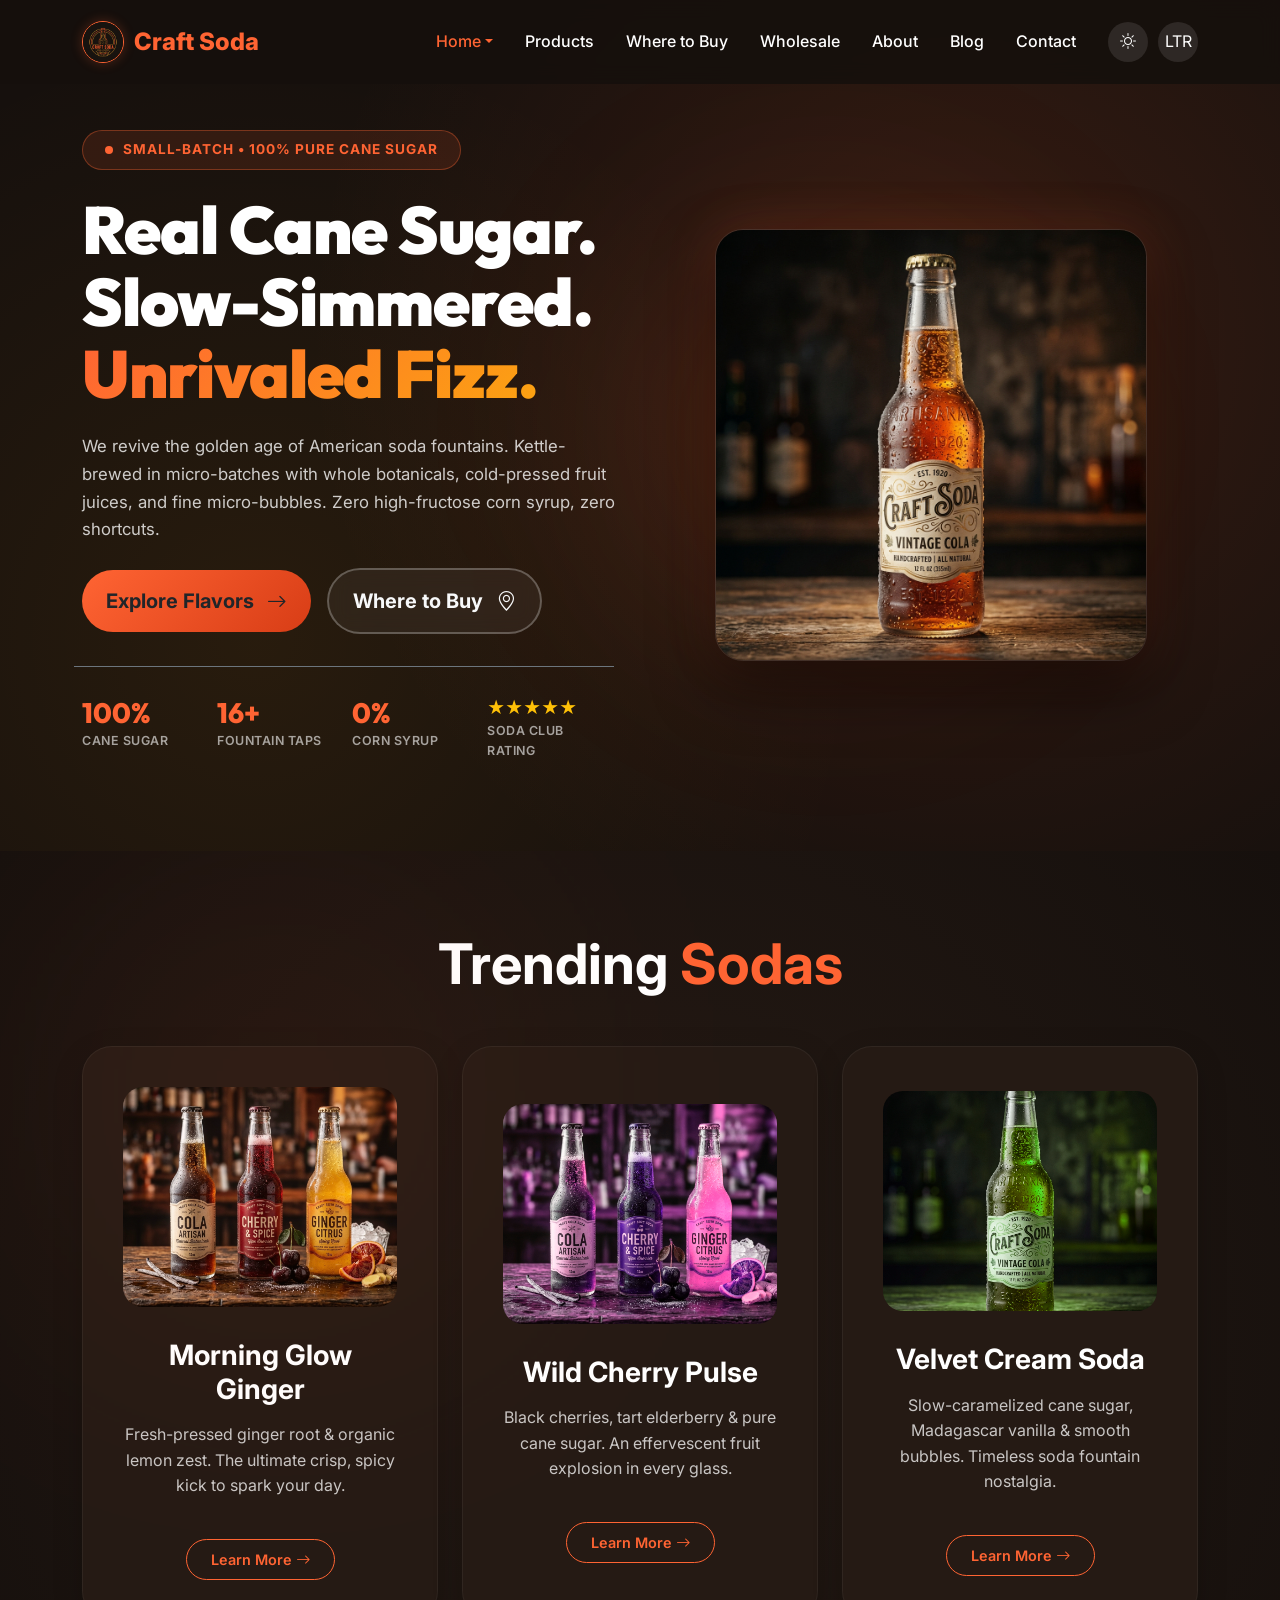
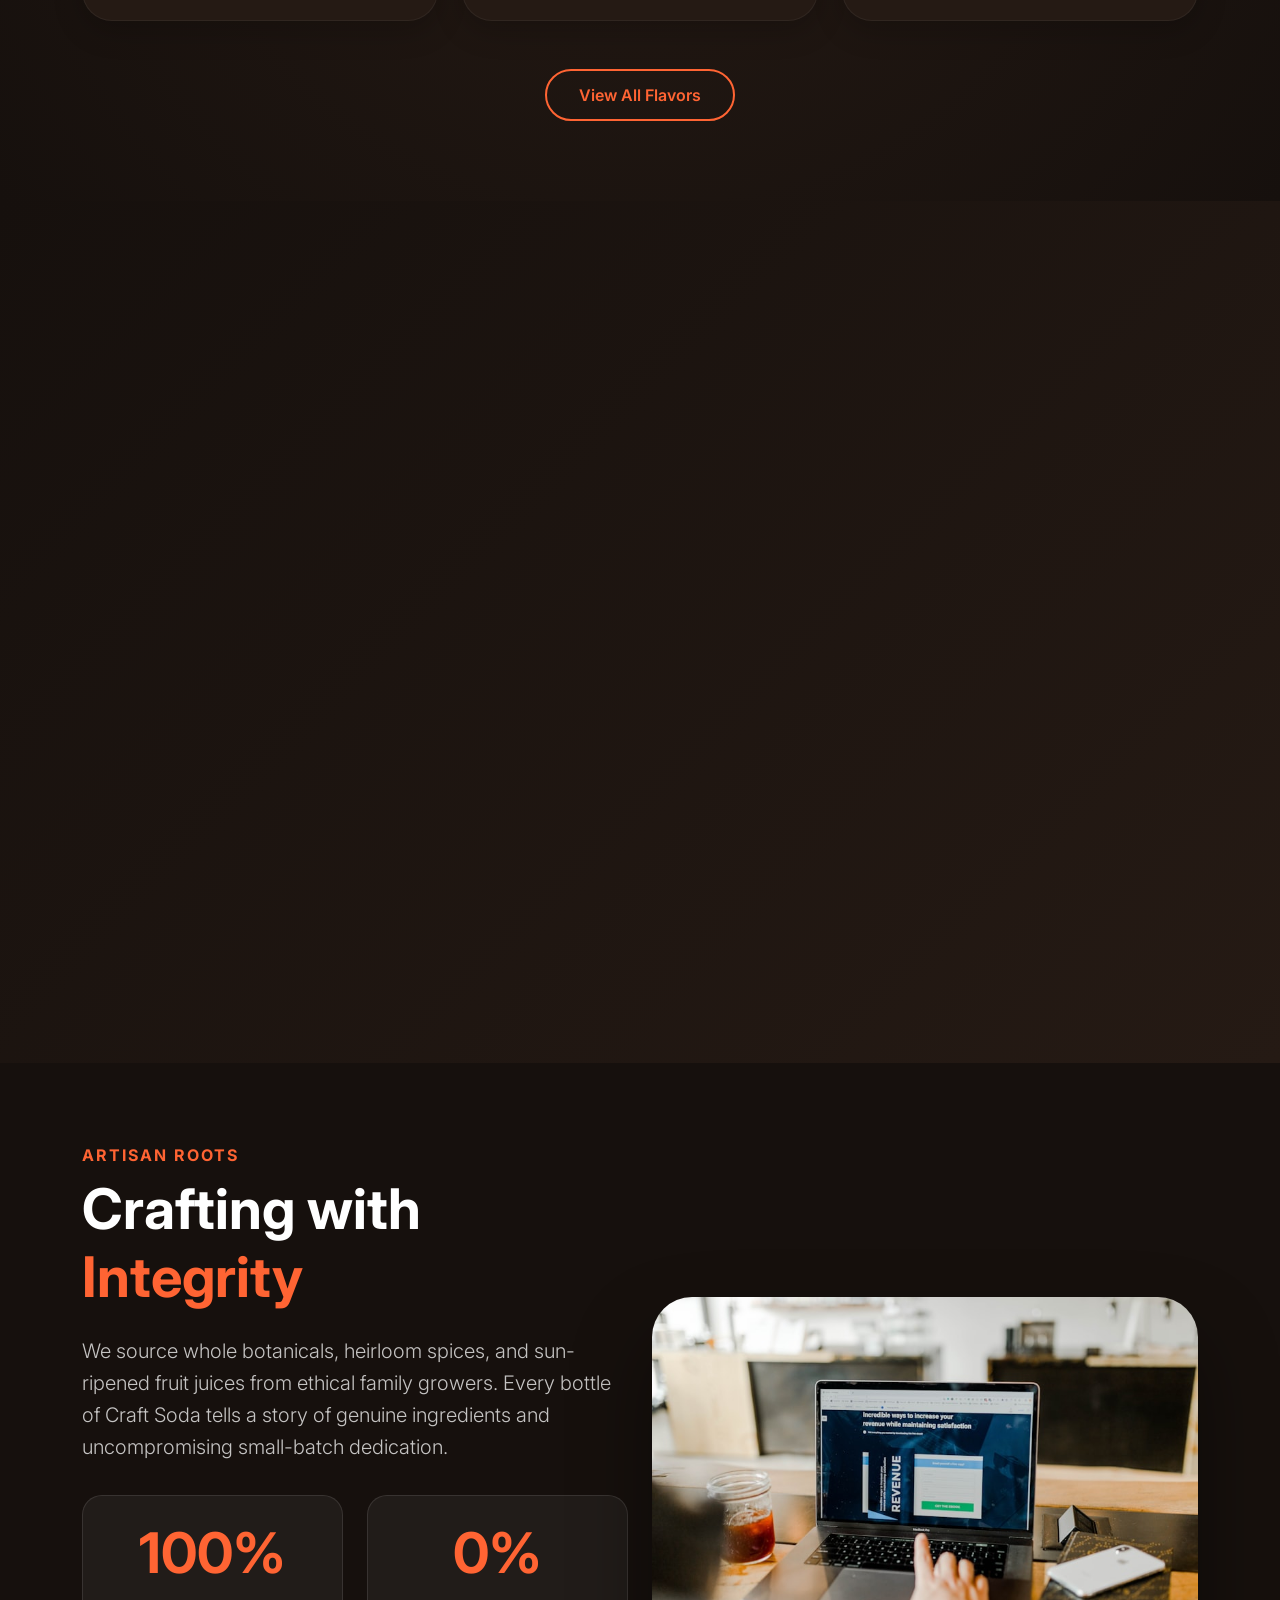
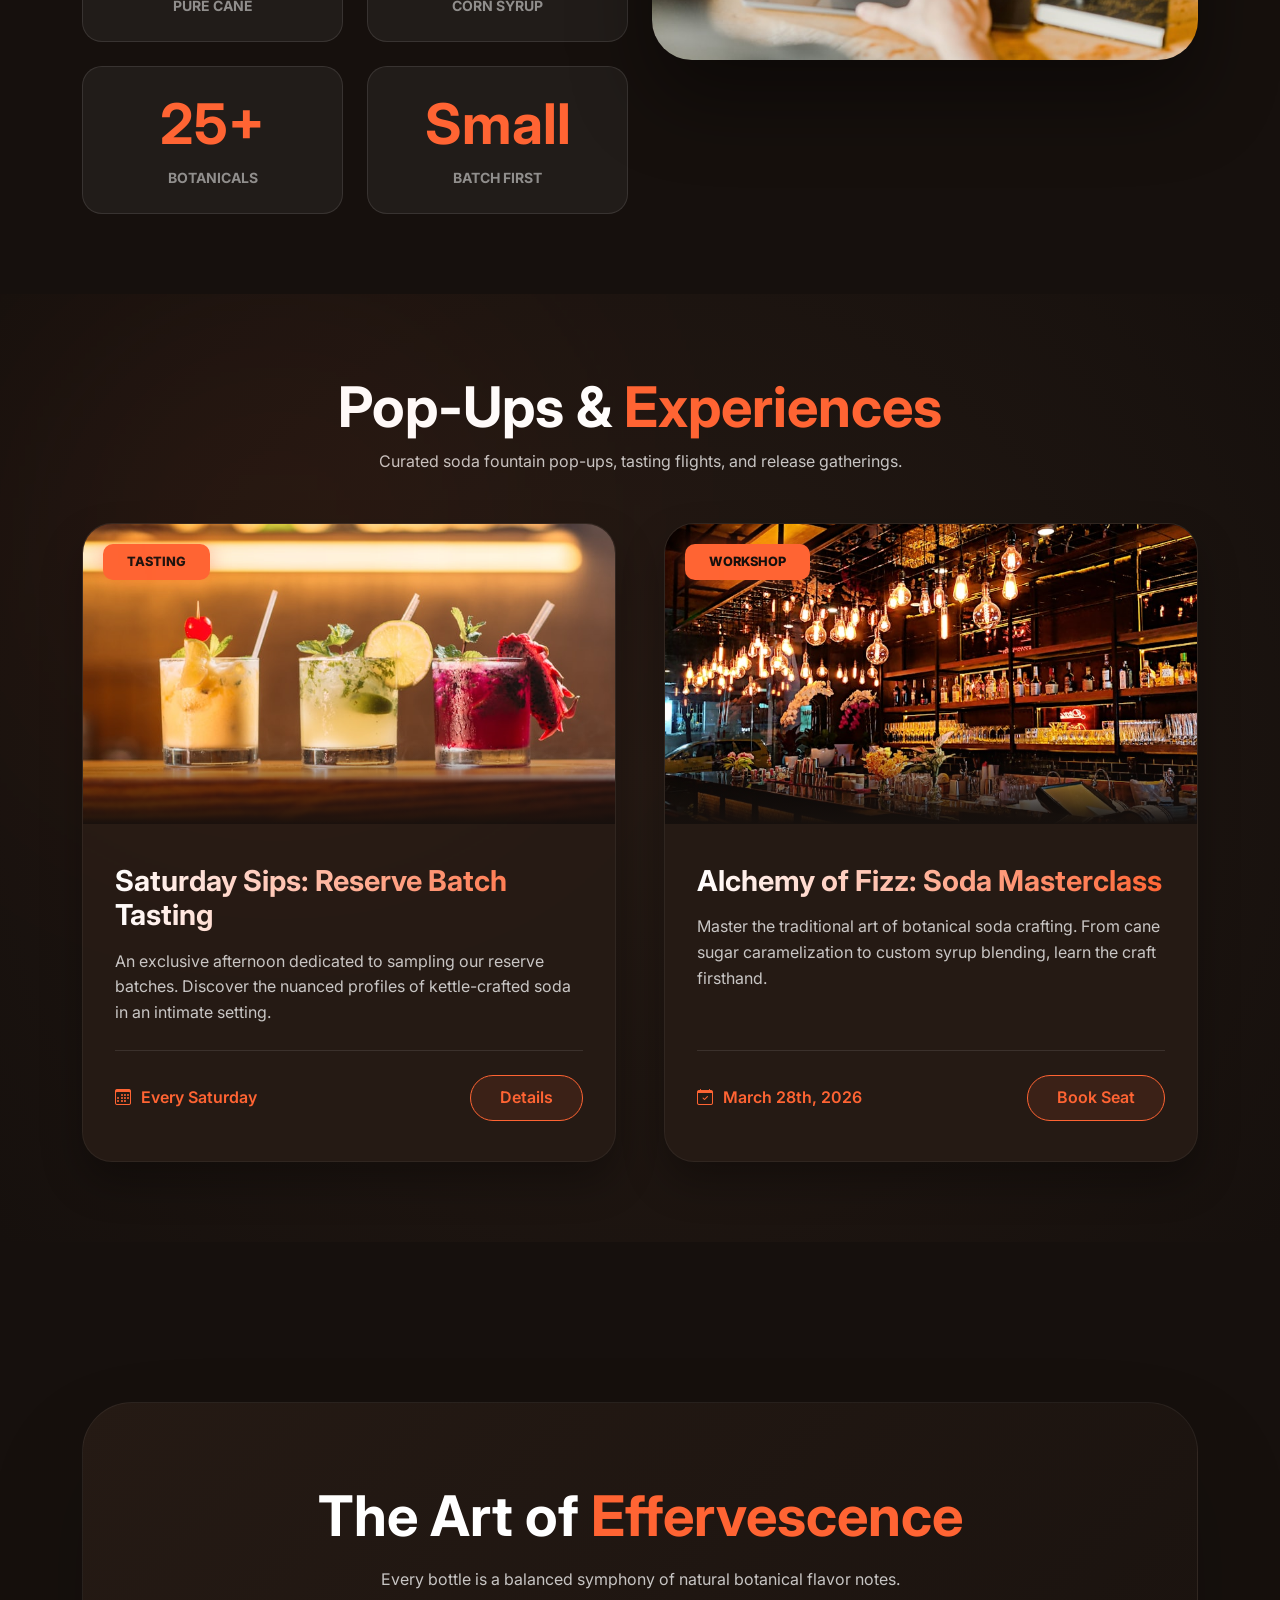
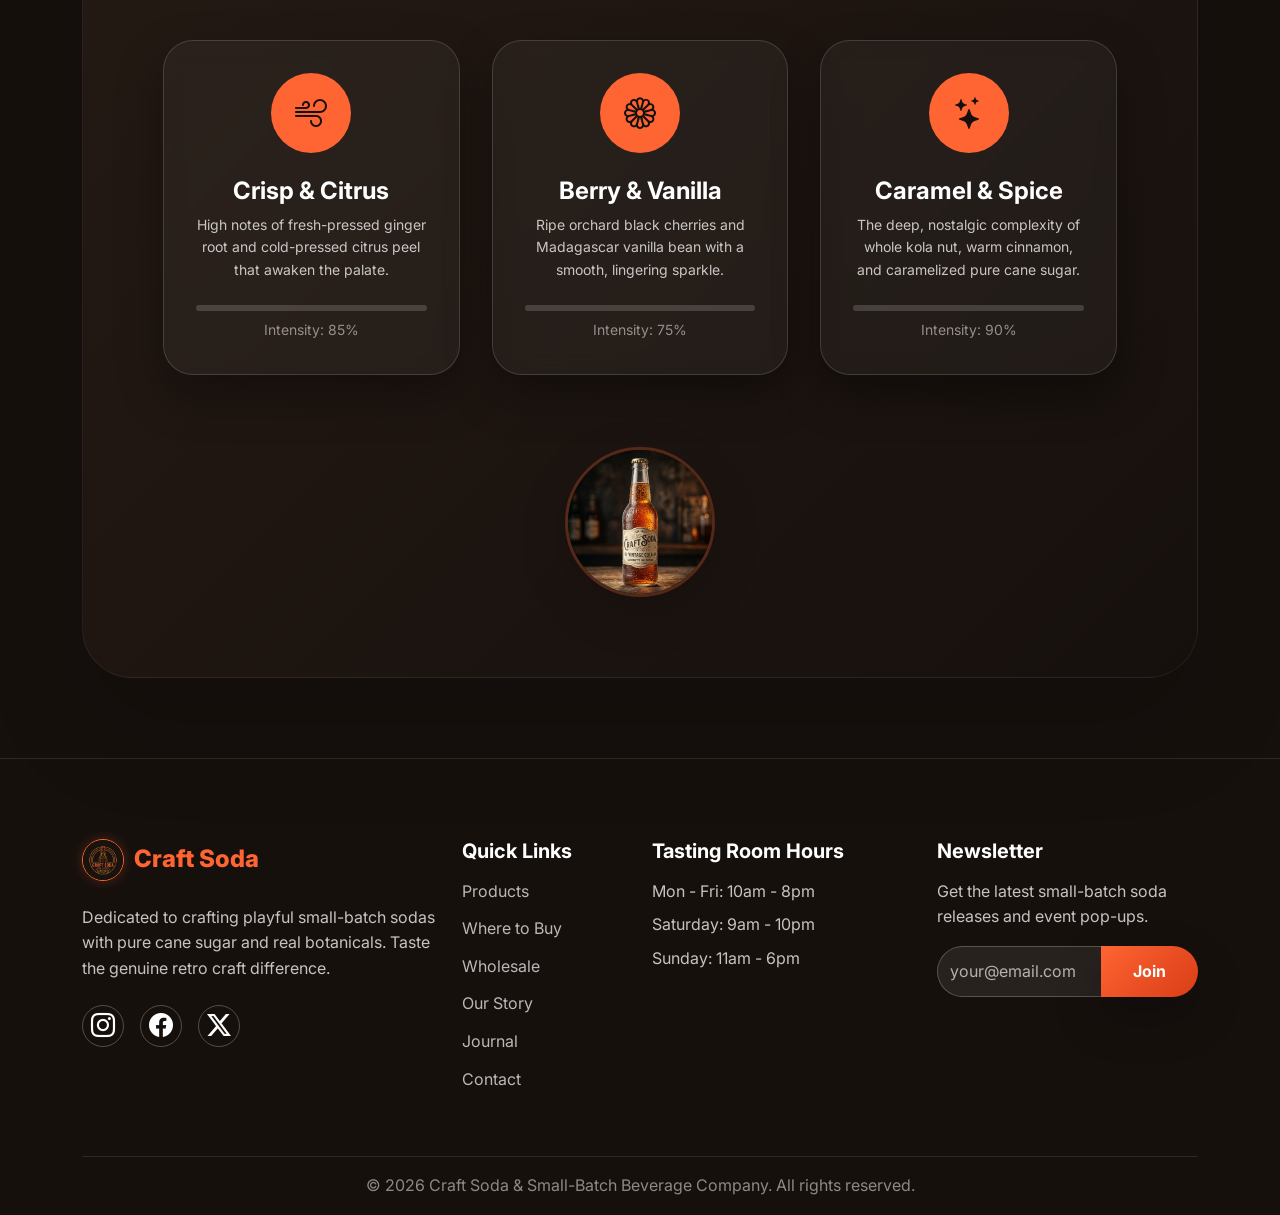
==== commit 7e4f3152: "Update site: UI fixes, contrast adjustments, responsive styling, and hero image updates" ====
--- a/index.html
+++ b/index.html
@@ -138,31 +138,6 @@
                             <img src="assets/images/hero_bottle.png" alt="Craft Soda Vintage Cola" class="craft-hero-main-bottle img-fluid">
                         </div>
 
-                        <!-- Floating Badge Top Left -->
-                        <div class="craft-floating-card card-top-left glass-card">
-                            <div class="d-flex align-items-center gap-3">
-                                <div class="floating-icon-circle bg-accent text-dark">
-                                    <i class="bi bi-stars"></i>
-                                </div>
-                                <div class="text-start">
-                                    <div class="fw-bold text-white small">Vintage Cola Reserve</div>
-                                    <div class="text-muted text-small">Kola Nut &amp; Vanilla</div>
-                                </div>
-                            </div>
-                        </div>
-
-                        <!-- Floating Badge Bottom Right -->
-                        <div class="craft-floating-card card-bottom-right glass-card">
-                            <div class="d-flex align-items-center gap-3">
-                                <div class="floating-icon-circle bg-warning text-dark">
-                                    <i class="bi bi-fire"></i>
-                                </div>
-                                <div class="text-start">
-                                    <div class="fw-bold text-white small">Micro-Carbonated</div>
-                                    <div class="text-muted text-small">Fine Velvety Effervescence</div>
-                                </div>
-                            </div>
-                        </div>
                     </div>
                 </div>
             </div>
@@ -399,9 +374,9 @@
                         </div>
                     </div>
                     <div class="text-center mt-5">
-                        <img src="assets/images/flavor_profile.png" alt="Raw Botanicals"
-                            class="img-fluid rounded-circle opacity-25 mt-4"
-                            style="width: 150px; filter: grayscale(1);">
+                        <img src="assets/images/flavor_profile.png" alt="Craft Soda Bottle"
+                            class="img-fluid rounded-circle shadow-lg mt-4"
+                            style="width: 150px; height: 150px; object-fit: cover; border: 3px solid rgba(255, 100, 51, 0.25);">
                     </div>
                 </div>
             </div>
--- a/assets/css/style.css
+++ b/assets/css/style.css
@@ -830,7 +830,27 @@
     background-color: #f4fbf4 !important;
 }
 
-/* Flavors page: keep Classics card badge text readable in light theme */
+/* Flavors page: badge styles for both dark and light themes */
+.badge.bg-accent,
+.bg-accent {
+    background-color: var(--accent-color) !important;
+    color: #16100d !important;
+}
+
+[data-theme="dark"] #wild-berry-bloom .badge.bg-accent,
+[data-theme="dark"] .badge.bg-accent {
+    background-color: var(--accent-color) !important;
+    color: #16100d !important;
+}
+
+[data-theme="dark"] #ginger-ritual .badge.bg-dark,
+[data-theme="dark"] #wild-berry-bloom .badge.bg-dark,
+[data-theme="dark"] #emerald-mint .badge.bg-dark {
+    background-color: rgba(255, 255, 255, 0.08) !important;
+    color: #ffffff !important;
+    border-color: rgba(255, 255, 255, 0.22) !important;
+}
+
 [data-theme="light"] #ginger-ritual .badge.bg-dark,
 [data-theme="light"] #wild-berry-bloom .badge.bg-dark,
 [data-theme="light"] #emerald-mint .badge.bg-dark {
@@ -843,6 +863,7 @@
     background-color: var(--accent-color) !important;
     color: #112a0d !important;
 }
+
 
 /* Contact page: improve Get in Touch contrast in light theme */
 [data-theme="light"] #contact-section .col-lg-5>.p-5.bg-dark {
@@ -1547,20 +1568,93 @@
     padding-inline-start: 10px;
 }
 
+footer .form-control,
 .footer .form-control {
-    background: rgba(255, 255, 255, 0.08);
-    border: 1px solid rgba(255, 255, 255, 0.15);
-    color: var(--text-color);
-    border-radius: 999px;
+    background: rgba(255, 255, 255, 0.08) !important;
+    border: 1px solid rgba(255, 255, 255, 0.22) !important;
+    color: #ffffff !important;
+    border-radius: 999px 0 0 999px;
     box-shadow: none;
     transition: border-color 0.3s ease, background 0.3s ease;
 }
 
+footer .form-control::placeholder,
+.footer .form-control::placeholder {
+    color: rgba(255, 255, 255, 0.65) !important;
+    opacity: 1 !important;
+}
+
+footer .form-control:focus,
 .footer .form-control:focus {
-    border-color: rgba(255, 100, 51, 0.8);
-    background: rgba(255, 255, 255, 0.15);
+    border-color: var(--accent-color) !important;
+    background: rgba(255, 255, 255, 0.15) !important;
+    color: #ffffff !important;
+    box-shadow: 0 0 0 0.2rem rgba(255, 100, 51, 0.25) !important;
     outline: none;
 }
+
+[data-theme="light"] footer .form-control,
+[data-theme="light"] .footer .form-control {
+    background: #ffffff !important;
+    border: 1px solid rgba(0, 0, 0, 0.18) !important;
+    color: #16100d !important;
+}
+
+[data-theme="light"] footer .form-control::placeholder,
+[data-theme="light"] .footer .form-control::placeholder {
+    color: rgba(22, 16, 13, 0.55) !important;
+    opacity: 1 !important;
+}
+
+[data-theme="light"] footer .form-control:focus,
+[data-theme="light"] .footer .form-control:focus {
+    border-color: var(--accent-color) !important;
+    background: #ffffff !important;
+    color: #16100d !important;
+    box-shadow: 0 0 0 0.2rem rgba(255, 100, 51, 0.2) !important;
+}
+
+/* Scroll to Top Button */
+.scroll-to-top-btn {
+    position: fixed;
+    bottom: 30px;
+    right: 30px;
+    width: 48px;
+    height: 48px;
+    border-radius: 50%;
+    background: linear-gradient(135deg, var(--accent-color) 0%, #d83d16 100%);
+    color: #ffffff;
+    border: none;
+    box-shadow: 0 10px 25px rgba(255, 100, 51, 0.4);
+    display: flex;
+    align-items: center;
+    justify-content: center;
+    font-size: 1.25rem;
+    cursor: pointer;
+    z-index: 1050;
+    opacity: 0;
+    visibility: hidden;
+    transform: translateY(20px);
+    transition: opacity 0.3s ease, transform 0.3s ease, visibility 0.3s ease, box-shadow 0.3s ease;
+}
+
+.scroll-to-top-btn.visible {
+    opacity: 1;
+    visibility: visible;
+    transform: translateY(0);
+}
+
+.scroll-to-top-btn:hover {
+    transform: translateY(-4px);
+    box-shadow: 0 14px 30px rgba(255, 100, 51, 0.6);
+    color: #ffffff;
+}
+
+[dir="rtl"] .scroll-to-top-btn {
+    right: auto;
+    left: 30px;
+}
+
 
 .social-links a {
     width: 42px;
@@ -1872,6 +1966,11 @@
     border-top: 1px solid rgba(255, 255, 255, 0.1);
 }
 
+[data-theme="light"] .event-footer {
+    border-top: 1px solid rgba(0, 0, 0, 0.12);
+}
+
+
 .event-date {
     font-weight: 600;
     color: var(--accent-color);
@@ -2022,6 +2121,11 @@
 [data-theme="dark"] .taste-meter {
     background: rgba(255, 255, 255, 0.16);
 }
+
+[data-theme="light"] .taste-meter {
+    background: rgba(0, 0, 0, 0.12);
+}
+
 
 .taste-fill {
     height: 100%;
@@ -3617,6 +3721,18 @@
 }
 
 @media (max-width: 991px) {
+    #locations-grid.section-padding {
+        padding-bottom: 2rem;
+    }
+
+    .lounge-section {
+        padding-block: 2.5rem;
+    }
+
+    .lounge-visual-wrapper {
+        padding: 0.5rem;
+    }
+
     .event-bento-grid {
         grid-template-columns: 1fr;
         grid-template-rows: auto;
@@ -3628,6 +3744,20 @@
         grid-column: span 1;
         grid-row: span 1;
         height: 380px;
+    }
+}
+
+@media (max-width: 575px) {
+    #locations-grid.section-padding {
+        padding-bottom: 1.5rem;
+    }
+
+    .lounge-section {
+        padding-block: 1.5rem;
+    }
+
+    .lounge-visual-wrapper {
+        padding: 0;
     }
 }
 
@@ -4047,17 +4177,38 @@
     display: inline-flex;
     align-items: center;
     gap: 0.4rem;
-    padding: 0.35rem 0.9rem;
+    padding: 0.45rem 1.1rem;
     border-radius: 999px;
-    background: rgba(255, 255, 255, 0.06);
-    border: 1px solid transparent;
+    background: rgba(255, 100, 51, 0.12);
+    border: 1px solid rgba(255, 100, 51, 0.3);
+    color: var(--accent-color) !important;
     transition: all 0.3s ease;
 }
 
 .harvest-note-link:hover {
-    background: rgba(255, 255, 255, 0.3);
-    border-color: rgba(255, 255, 255, 0.4);
+    background: var(--accent-color) !important;
+    border-color: var(--accent-color) !important;
+    color: #ffffff !important;
     text-decoration: none;
+    transform: translateX(4px);
+    box-shadow: 0 6px 20px rgba(255, 100, 51, 0.35);
+}
+
+.harvest-note-link:hover i {
+    color: #ffffff !important;
+}
+
+[data-theme="light"] .harvest-note-link {
+    background: rgba(255, 100, 51, 0.08);
+    border: 1px solid rgba(255, 100, 51, 0.25);
+    color: var(--accent-color) !important;
+}
+
+[data-theme="light"] .harvest-note-link:hover {
+    background: var(--accent-color) !important;
+    border-color: var(--accent-color) !important;
+    color: #ffffff !important;
+    box-shadow: 0 6px 16px rgba(255, 100, 51, 0.3);
 }
 
 .icon-sm {
@@ -4066,6 +4217,15 @@
     justify-content: center;
     width: 45px;
     height: 45px;
+}
+
+.icon-sm.bg-accent {
+    background-color: var(--accent-color) !important;
+    color: #ffffff !important;
+}
+
+.icon-sm.bg-accent i {
+    color: #ffffff !important;
 }
 
 /* Localized Animation for Harvest Section */
@@ -4195,13 +4355,22 @@
 
 /* More Ways to Connect tweaks */
 .more-connect h2,
-.more-connect p,
 .more-connect .lead {
     color: var(--text-color);
 }
 
+.more-connect .glass-card h5,
+[data-theme="light"] .more-connect .glass-card h5 {
+    color: #ffffff !important;
+}
+
+.more-connect .glass-card p,
+[data-theme="light"] .more-connect .glass-card p {
+    color: rgba(255, 255, 255, 0.85) !important;
+}
+
 [data-theme="light"] .more-connect h2,
-[data-theme="light"] .more-connect p,
+[data-theme="light"] .more-connect > .container > .row:first-child p,
 [data-theme="light"] .more-connect .lead {
     color: #0b0f14;
 }
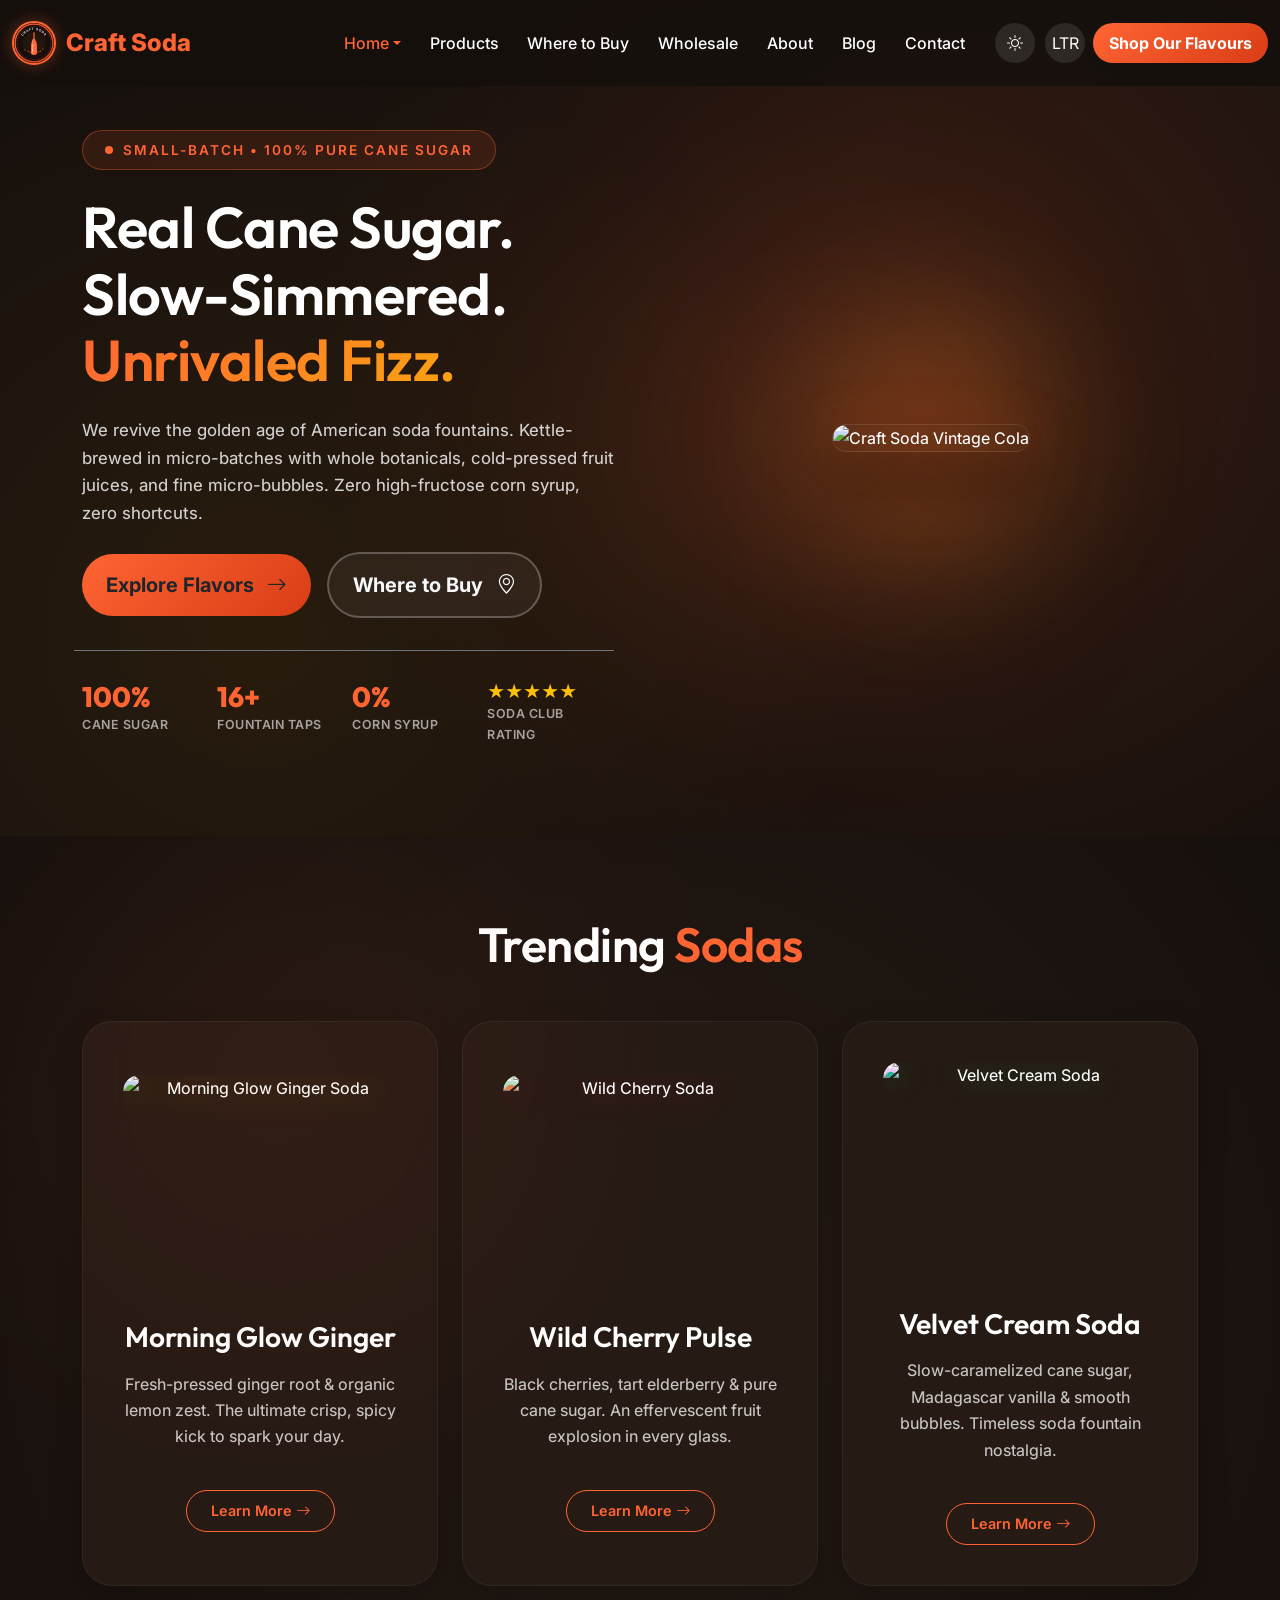
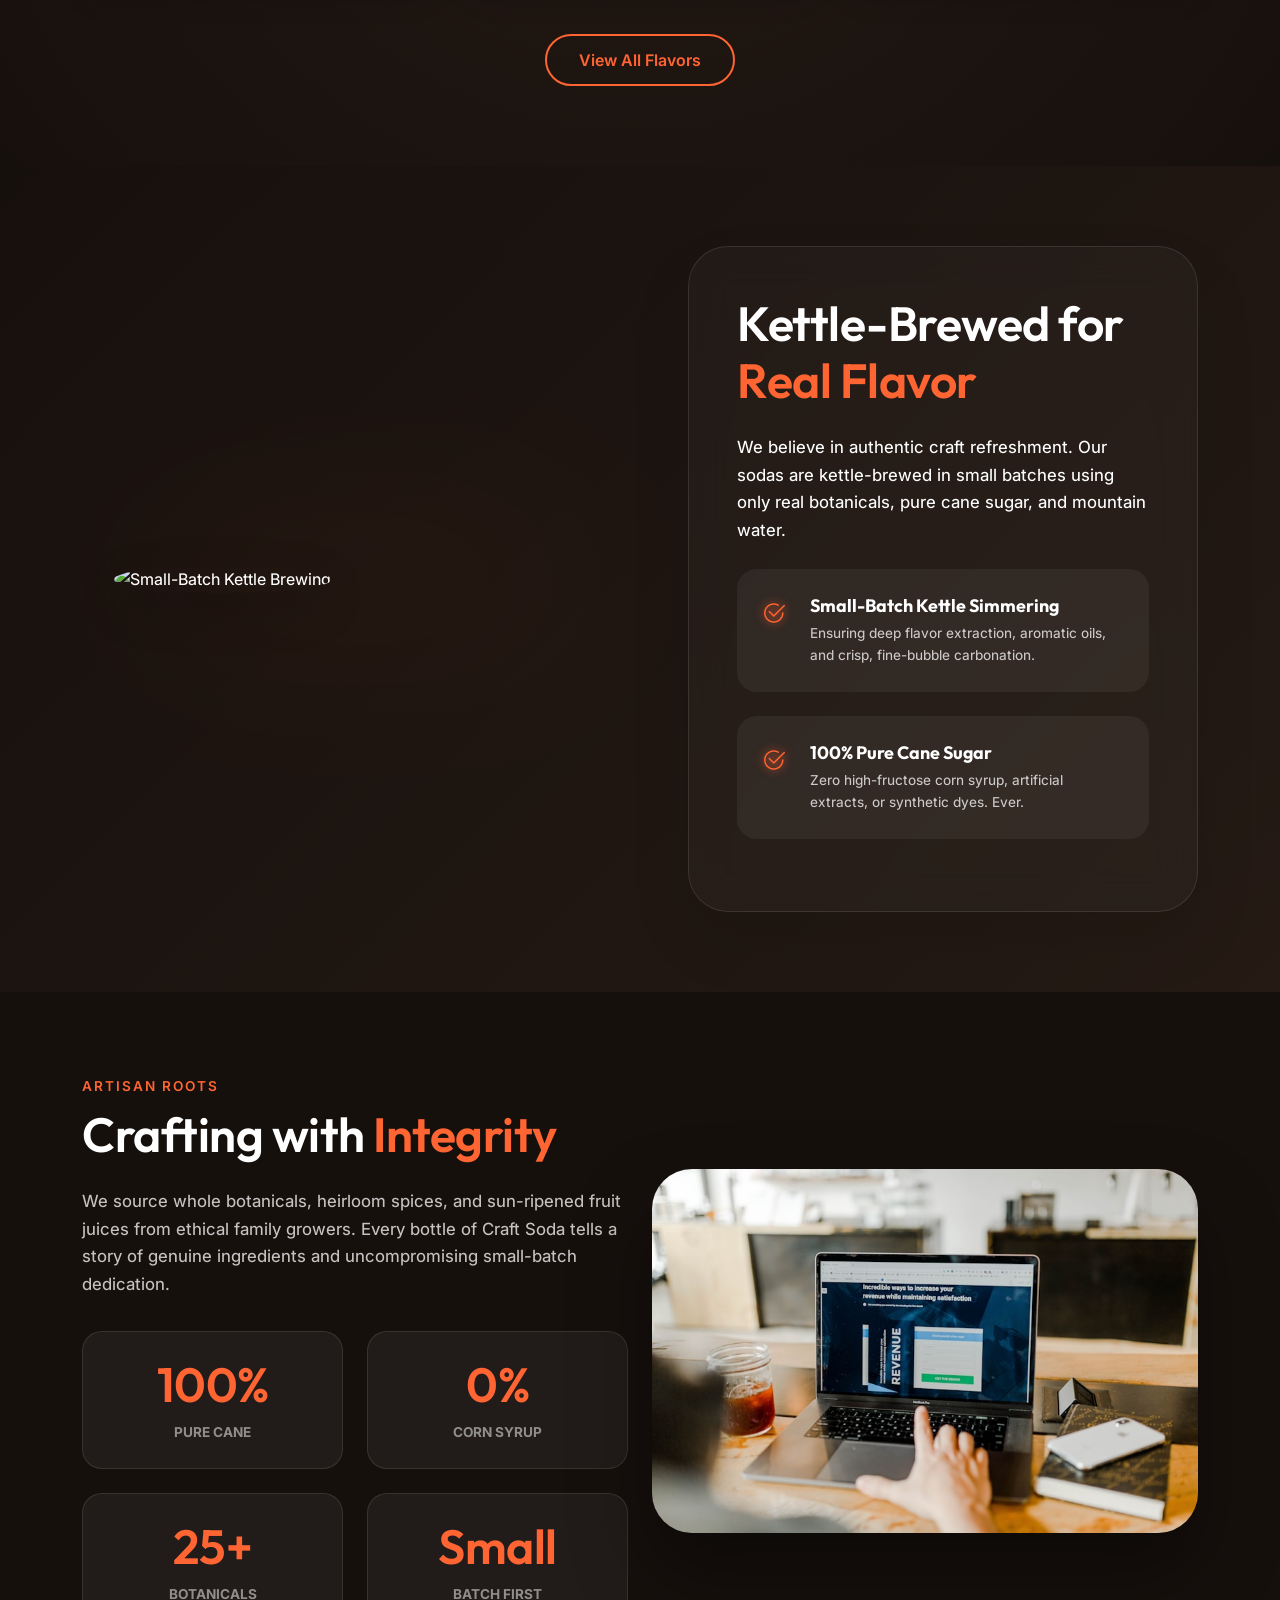
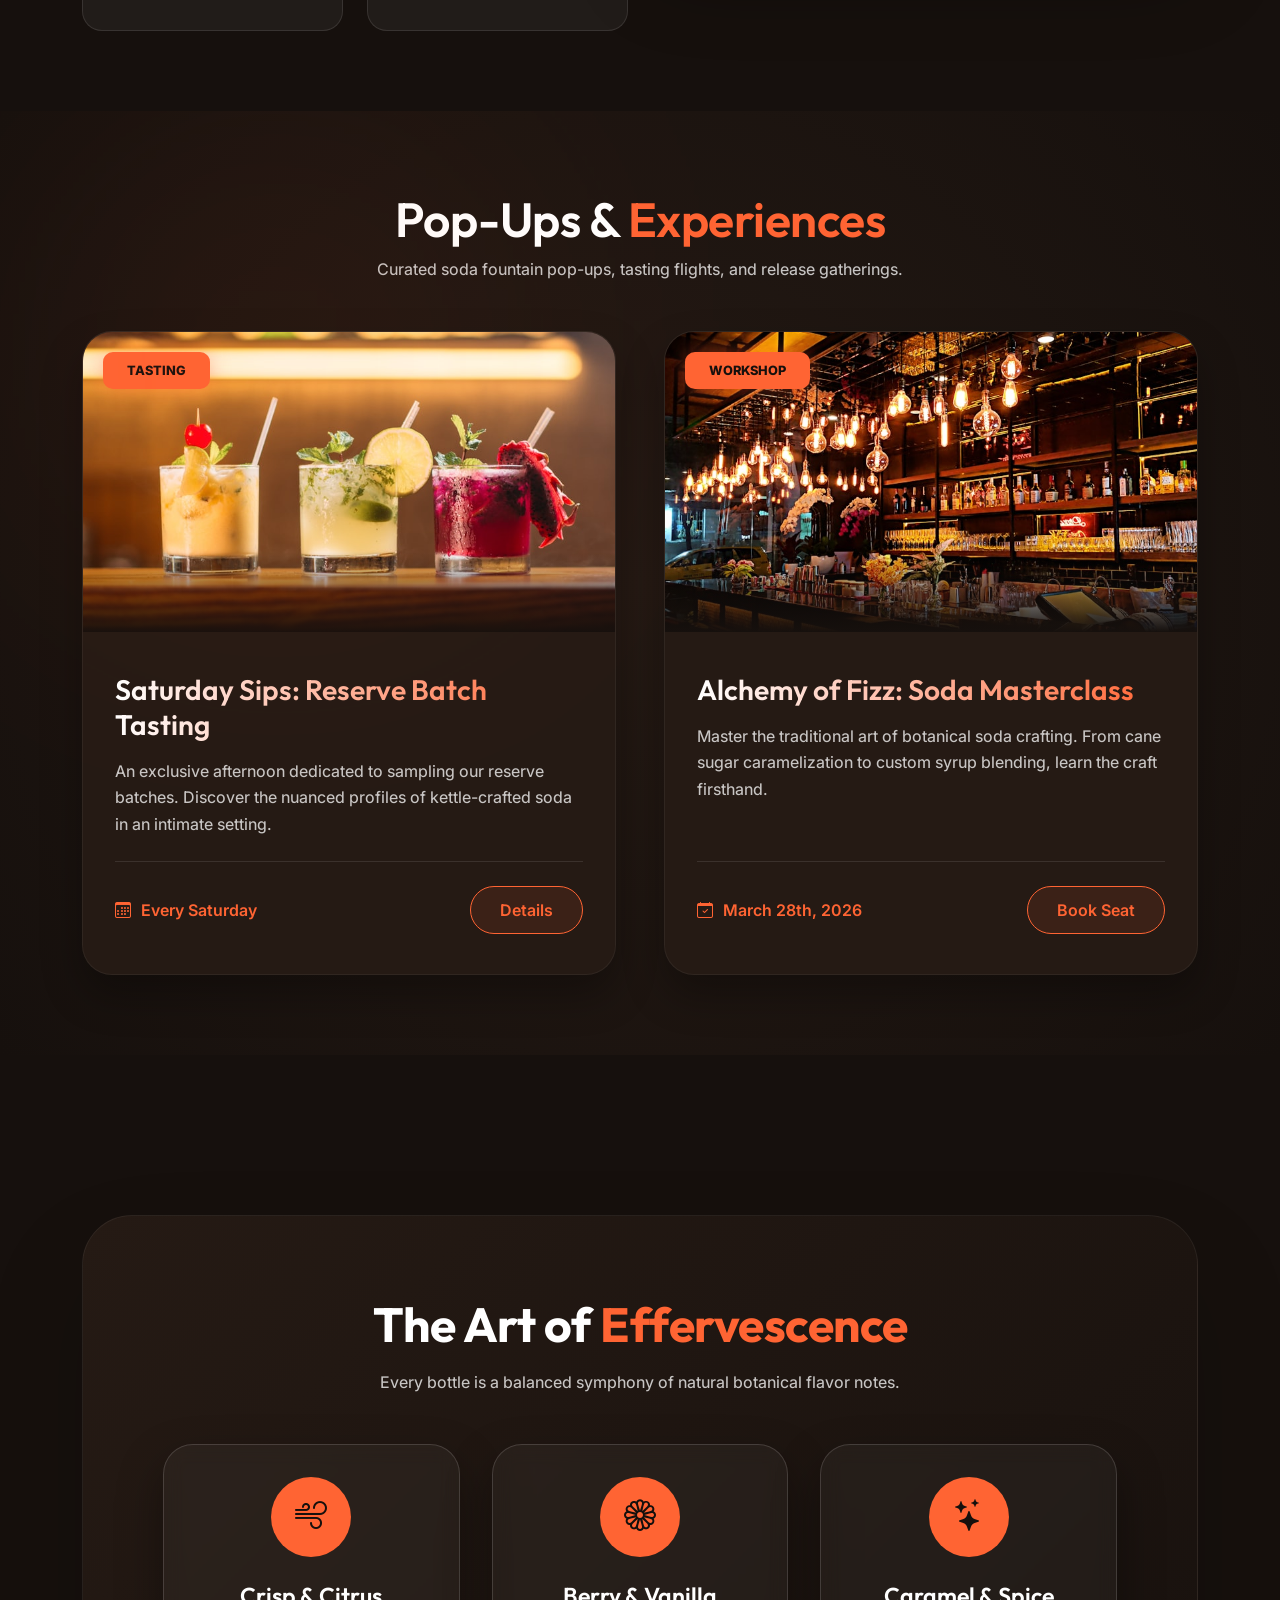
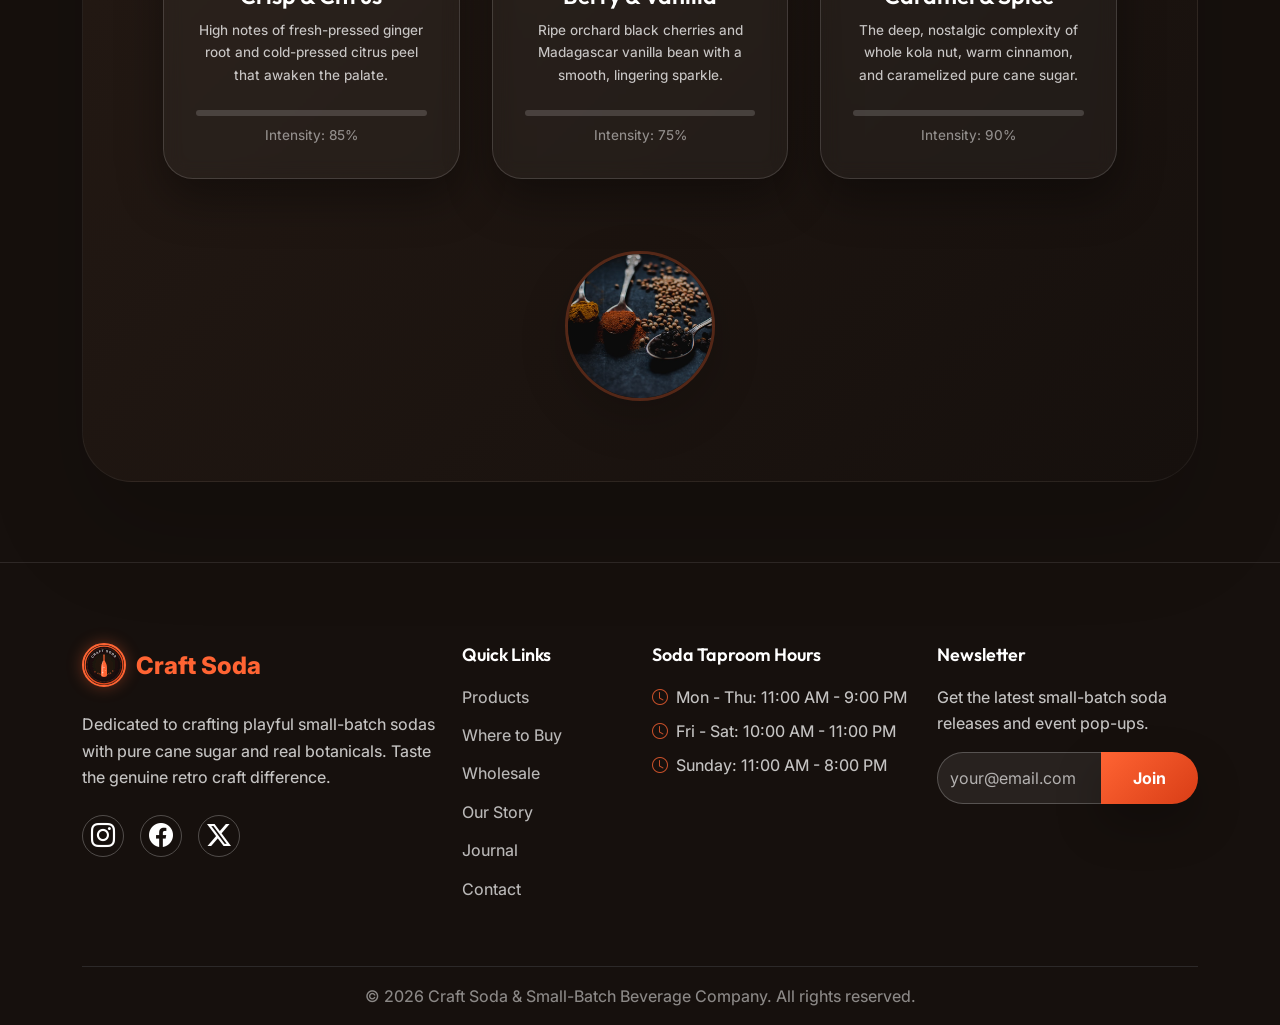
==== commit effc4e31: "Update website assets, pages, and styles" ====
--- a/index.html
+++ b/index.html
@@ -30,10 +30,10 @@
 <body>
 
     <!-- Header / Navbar -->
-    <nav class="navbar navbar-expand-lg fixed-top">
+    <nav class="navbar navbar-expand-xl fixed-top">
         <div class="container">
             <a class="navbar-brand d-flex align-items-center" href="index.html">
-                <img src="assets/images/logo.png" alt="Craft Soda Logo" class="brand-logo">
+                <img src="assets/images/logo.svg" alt="Craft Soda Logo" class="brand-logo">
                 <span>Craft Soda</span>
             </a>
 
@@ -65,13 +65,15 @@
                     <li class="nav-item"><a class="nav-link" href="contact.html">Contact</a></li>
                 </ul>
 
-                <div class="d-flex align-items-center mt-3 mt-lg-0 ms-lg-3">
+                <div class="d-flex align-items-center mt-3 mt-xl-0 ms-xl-3">
                     <div class="theme-controls d-flex">
                         <button id="theme-toggle" class="control-btn" title="Toggle Dark/Light Mode"><i
                                 class="bi bi-sun"></i></button>
                         <button id="rtl-toggle" class="control-btn" title="Toggle LTR/RTL"><span
                                 class="rtl-text">LTR</span></button>
                     </div>
+                    <a href="flavors.html" class="btn btn-accent rounded-pill px-3 py-2 fw-bold text-nowrap ms-2">Shop
+                        Our Flavours</a>
                 </div>
             </div>
         </div>
@@ -93,13 +95,17 @@
                         <span class="text-accent-glow">Unrivaled Fizz.</span>
                     </h1>
                     <p class="craft-hero-desc mb-4">
-                        We revive the golden age of American soda fountains. Kettle-brewed in micro-batches with whole botanicals, cold-pressed fruit juices, and fine micro-bubbles. Zero high-fructose corn syrup, zero shortcuts.
+                        We revive the golden age of American soda fountains. Kettle-brewed in micro-batches with whole
+                        botanicals, cold-pressed fruit juices, and fine micro-bubbles. Zero high-fructose corn syrup,
+                        zero shortcuts.
                     </p>
                     <div class="craft-hero-actions d-flex flex-wrap gap-3 align-items-center mb-5">
-                        <a href="flavors.html" class="btn btn-accent btn-lg px-4 py-3 fw-bold rounded-pill text-dark hero-btn-primary">
+                        <a href="flavors.html"
+                            class="btn btn-accent btn-lg px-4 py-3 fw-bold rounded-pill text-dark hero-btn-primary">
                             Explore Flavors <i class="bi bi-arrow-right ms-2"></i>
                         </a>
-                        <a href="events.html" class="btn btn-outline-light btn-lg px-4 py-3 fw-bold rounded-pill hero-btn-secondary">
+                        <a href="events.html"
+                            class="btn btn-outline-light btn-lg px-4 py-3 fw-bold rounded-pill hero-btn-secondary">
                             Where to Buy <i class="bi bi-geo-alt ms-2"></i>
                         </a>
                     </div>
@@ -135,7 +141,8 @@
 
                         <!-- Main Bottle -->
                         <div class="craft-bottle-container">
-                            <img src="assets/images/hero_bottle.png" alt="Craft Soda Vintage Cola" class="craft-hero-main-bottle img-fluid">
+                            <img src="https://encrypted-tbn0.gstatic.com/images?q=tbn:ANd9GcScEz-QlUphsR5wwXcfbCNKY-lCIvxgY76fQ-jx9roj6A&s=10"
+                                alt="Craft Soda Vintage Cola" class="craft-hero-main-bottle img-fluid">
                         </div>
 
                     </div>
@@ -153,10 +160,12 @@
                 <div class="col-md-6 col-lg-4 animate-on-scroll">
                     <div class="flavor-card flavor-ginger">
                         <div class="flavor-image-container">
-                            <img src="assets/images/slider-4.png" alt="Morning Glow Ginger Soda" class="flavor-image">
+                            <img src="https://encrypted-tbn0.gstatic.com/images?q=tbn:ANd9GcTYCuirWdmieY3u0B5OIeVH8nPTl7Piu278eLqyzNlSfg&s=10"
+                                alt="Morning Glow Ginger Soda" class="flavor-image">
                         </div>
                         <h3>Morning Glow Ginger</h3>
-                        <p class="opacity-75">Fresh-pressed ginger root & organic lemon zest. The ultimate crisp, spicy kick to spark your day.</p>
+                        <p class="opacity-75">Fresh-pressed ginger root & organic lemon zest. The ultimate crisp, spicy
+                            kick to spark your day.</p>
                         <a href="flavors.html#ginger-ritual" class="learn-more-btn">Learn More <i
                                 class="bi bi-arrow-right"></i></a>
                     </div>
@@ -165,10 +174,12 @@
                 <div class="col-md-6 col-lg-4 animate-on-scroll" style="animation-delay: 0.2s">
                     <div class="flavor-card flavor-pulse">
                         <div class="flavor-image-container">
-                            <img src="assets/images/slider-2.png" alt="Wild Cherry Soda" class="flavor-image">
+                            <img src="https://encrypted-tbn0.gstatic.com/images?q=tbn:ANd9GcR97OAwovu_kwddj4Cuz5a5UIbYmG0SEZ42ayy4iNh2Lg&s=10"
+                                alt="Wild Cherry Soda" class="flavor-image">
                         </div>
                         <h3>Wild Cherry Pulse</h3>
-                        <p class="opacity-75">Black cherries, tart elderberry & pure cane sugar. An effervescent fruit explosion in every glass.</p>
+                        <p class="opacity-75">Black cherries, tart elderberry & pure cane sugar. An effervescent fruit
+                            explosion in every glass.</p>
                         <a href="flavors.html#wild-berry-bloom" class="learn-more-btn">Learn More <i
                                 class="bi bi-arrow-right"></i></a>
                     </div>
@@ -177,10 +188,12 @@
                 <div class="col-md-6 col-lg-4 animate-on-scroll" style="animation-delay: 0.4s">
                     <div class="flavor-card flavor-zen">
                         <div class="flavor-image-container">
-                            <img src="assets/images/slider-1.png" alt="Velvet Cream Soda" class="flavor-image">
+                            <img src="https://encrypted-tbn0.gstatic.com/images?q=tbn:ANd9GcR2QWMeEeNKcpk_bjghjzsJo2ovkvT363uo7zs50p8t_Q&s=10"
+                                alt="Velvet Cream Soda" class="flavor-image">
                         </div>
                         <h3>Velvet Cream Soda</h3>
-                        <p class="opacity-75">Slow-caramelized cane sugar, Madagascar vanilla & smooth bubbles. Timeless soda fountain nostalgia.</p>
+                        <p class="opacity-75">Slow-caramelized cane sugar, Madagascar vanilla & smooth bubbles. Timeless
+                            soda fountain nostalgia.</p>
                         <a href="flavors.html#emerald-mint" class="learn-more-btn">Learn More <i
                                 class="bi bi-arrow-right"></i></a>
                     </div>
@@ -198,7 +211,7 @@
             <div class="row align-items-center">
                 <div class="col-lg-6 order-2 order-lg-1 animate-on-scroll">
                     <div class="wellness-image-container">
-                        <img src="assets/images/wellness_brew.png" alt="Pure Craft Brewing"
+                        <img src="assets/images/event_workshop_brewing.png" alt="Small-Batch Kettle Brewing"
                             class="img-fluid rounded-circle shadow-lg border-accent border-4"
                             style="aspect-ratio: 1/1; object-fit: cover;">
                     </div>
@@ -221,7 +234,8 @@
                                 <i class="bi bi-check2-circle text-accent me-4"></i>
                                 <div>
                                     <h5 class="fw-bold mb-1">100% Pure Cane Sugar</h5>
-                                    <p class="opacity-75 mb-0 small">Zero high-fructose corn syrup, artificial extracts, or
+                                    <p class="opacity-75 mb-0 small">Zero high-fructose corn syrup, artificial extracts,
+                                        or
                                         synthetic dyes. Ever.</p>
                                 </div>
                             </li>
@@ -240,7 +254,8 @@
                     <span class="text-accent fw-bold text-uppercase letter-spacing-2">Artisan Roots</span>
                     <h2 class="display-4 fw-bold mt-2 mb-4">Crafting with <span class="text-accent">Integrity</span>
                     </h2>
-                    <p class="lead opacity-75 mb-4">We source whole botanicals, heirloom spices, and sun-ripened fruit juices
+                    <p class="lead opacity-75 mb-4">We source whole botanicals, heirloom spices, and sun-ripened fruit
+                        juices
                         from ethical family growers. Every bottle of Craft Soda tells a story of genuine ingredients and
                         uncompromising small-batch dedication.</p>
                     <div class="stats-grid">
@@ -264,7 +279,8 @@
                 </div>
                 <div class="col-lg-6 animate-on-scroll" style="animation-delay: 0.2s">
                     <div class="sustainability-image-wrapper">
-                        <img src="assets/images/sustainability_roots.png" alt="Artisan Botanical Sourcing" class="img-fluid">
+                        <img src="assets/images/sustainability_roots.png" alt="Artisan Botanical Sourcing"
+                            class="img-fluid">
                     </div>
                 </div>
             </div>
@@ -310,7 +326,8 @@
                         </div>
                         <div class="event-content">
                             <h3>Alchemy of Fizz: Soda Masterclass</h3>
-                            <p class="opacity-75 mb-4">Master the traditional art of botanical soda crafting. From cane sugar
+                            <p class="opacity-75 mb-4">Master the traditional art of botanical soda crafting. From cane
+                                sugar
                                 caramelization to custom syrup blending, learn the craft firsthand.</p>
                             <div class="event-footer">
                                 <div class="event-date">
@@ -326,72 +343,76 @@
     </section>
 
     <!-- Taste Profile (Interactive-style) -->
-        <section class="section-padding">
-            <div class="container">
-                <div class="flavor-profile-container animate-on-scroll">
-                    <div class="text-center mb-5">
-                        <h2 class="display-5 fw-bold mb-3">The Art of <span class="text-accent">Effervescence</span></h2>
-                        <p class="opacity-75">Every bottle is a balanced symphony of natural botanical flavor notes.</p>
-                    </div>
-                    <div class="flavor-profile-grid">
-                        <!-- Note 1 -->
-                        <div class="flavor-node" style="--percent: 85%;">
-                            <div class="icon-circle">
-                                <i class="bi bi-wind"></i>
-                            </div>
-                            <h4>Crisp & Citrus</h4>
-                            <p class="small opacity-75">High notes of fresh-pressed ginger root and cold-pressed citrus peel that awaken the
-                                palate.</p>
-                            <div class="taste-meter">
-                                <div class="taste-fill"></div>
-                            </div>
-                            <small class="mt-2 d-block opacity-50">Intensity: 85%</small>
-                        </div>
-                        <!-- Note 2 -->
-                        <div class="flavor-node" style="--percent: 75%;">
-                            <div class="icon-circle">
-                                <i class="bi bi-flower1"></i>
-                            </div>
-                            <h4>Berry & Vanilla</h4>
-                            <p class="small opacity-75">Ripe orchard black cherries and Madagascar vanilla bean with a smooth, lingering sparkle.
-                            </p>
-                            <div class="taste-meter">
-                                <div class="taste-fill"></div>
-                            </div>
-                            <small class="mt-2 d-block opacity-50">Intensity: 75%</small>
-                        </div>
-                        <!-- Note 3 -->
-                        <div class="flavor-node" style="--percent: 90%;">
-                            <div class="icon-circle">
-                                <i class="bi bi-stars"></i>
-                            </div>
-                            <h4>Caramel & Spice</h4>
-                            <p class="small opacity-75">The deep, nostalgic complexity of whole kola nut, warm cinnamon, and caramelized pure cane sugar.</p>
-                            <div class="taste-meter">
-                                <div class="taste-fill"></div>
-                            </div>
-                            <small class="mt-2 d-block opacity-50">Intensity: 90%</small>
-                        </div>
-                    </div>
-                    <div class="text-center mt-5">
-                        <img src="assets/images/flavor_profile.png" alt="Craft Soda Bottle"
-                            class="img-fluid rounded-circle shadow-lg mt-4"
-                            style="width: 150px; height: 150px; object-fit: cover; border: 3px solid rgba(255, 100, 51, 0.25);">
-                    </div>
-                </div>
-            </div>
-        </section>
-
-        <!-- Footer -->
+    <section class="section-padding">
+        <div class="container">
+            <div class="flavor-profile-container animate-on-scroll">
+                <div class="text-center mb-5">
+                    <h2 class="display-5 fw-bold mb-3">The Art of <span class="text-accent">Effervescence</span></h2>
+                    <p class="opacity-75">Every bottle is a balanced symphony of natural botanical flavor notes.</p>
+                </div>
+                <div class="flavor-profile-grid">
+                    <!-- Note 1 -->
+                    <div class="flavor-node" style="--percent: 85%;">
+                        <div class="icon-circle">
+                            <i class="bi bi-wind"></i>
+                        </div>
+                        <h4>Crisp & Citrus</h4>
+                        <p class="small opacity-75">High notes of fresh-pressed ginger root and cold-pressed citrus peel
+                            that awaken the
+                            palate.</p>
+                        <div class="taste-meter">
+                            <div class="taste-fill"></div>
+                        </div>
+                        <small class="mt-2 d-block opacity-50">Intensity: 85%</small>
+                    </div>
+                    <!-- Note 2 -->
+                    <div class="flavor-node" style="--percent: 75%;">
+                        <div class="icon-circle">
+                            <i class="bi bi-flower1"></i>
+                        </div>
+                        <h4>Berry & Vanilla</h4>
+                        <p class="small opacity-75">Ripe orchard black cherries and Madagascar vanilla bean with a
+                            smooth, lingering sparkle.
+                        </p>
+                        <div class="taste-meter">
+                            <div class="taste-fill"></div>
+                        </div>
+                        <small class="mt-2 d-block opacity-50">Intensity: 75%</small>
+                    </div>
+                    <!-- Note 3 -->
+                    <div class="flavor-node" style="--percent: 90%;">
+                        <div class="icon-circle">
+                            <i class="bi bi-stars"></i>
+                        </div>
+                        <h4>Caramel & Spice</h4>
+                        <p class="small opacity-75">The deep, nostalgic complexity of whole kola nut, warm cinnamon, and
+                            caramelized pure cane sugar.</p>
+                        <div class="taste-meter">
+                            <div class="taste-fill"></div>
+                        </div>
+                        <small class="mt-2 d-block opacity-50">Intensity: 90%</small>
+                    </div>
+                </div>
+                <div class="text-center mt-5">
+                    <img src="assets/images/brew-ingredients.png" alt="Raw Botanicals & Citrus"
+                        class="img-fluid rounded-circle shadow-lg mt-4"
+                        style="width: 150px; height: 150px; object-fit: cover; border: 3px solid rgba(255, 100, 51, 0.25);">
+                </div>
+            </div>
+        </div>
+    </section>
+
+    <!-- Footer -->
     <footer>
         <div class="container">
             <div class="row g-4">
                 <div class="col-lg-4">
                     <a class="navbar-brand d-inline-flex align-items-center mb-4" href="index.html">
-                        <img src="assets/images/logo.png" alt="Craft Soda Logo" class="brand-logo">
+                        <img src="assets/images/logo.svg" alt="Craft Soda Logo" class="brand-logo">
                         <span>Craft Soda</span>
                     </a>
-                    <p class="opacity-75 mb-4">Dedicated to crafting playful small-batch sodas with pure cane sugar and real botanicals. Taste the genuine retro craft difference.</p>
+                    <p class="opacity-75 mb-4">Dedicated to crafting playful small-batch sodas with pure cane sugar and
+                        real botanicals. Taste the genuine retro craft difference.</p>
                     <div class="social-links d-flex gap-3">
                         <a href="#"><i class="bi bi-instagram fs-4"></i></a>
                         <a href="#"><i class="bi bi-facebook fs-4"></i></a>
@@ -410,11 +431,11 @@
                     </ul>
                 </div>
                 <div class="col-lg-3">
-                    <h5>Tasting Room Hours</h5>
+                    <h5>Soda Taproom Hours</h5>
                     <ul class="list-unstyled mt-3 opacity-75">
-                        <li class="mb-2">Mon - Fri: 10am - 8pm</li>
-                        <li class="mb-2">Saturday: 9am - 10pm</li>
-                        <li class="mb-2">Sunday: 11am - 6pm</li>
+                        <li class="mb-2"><i class="bi bi-clock text-accent me-2"></i>Mon - Thu: 11:00 AM - 9:00 PM</li>
+                        <li class="mb-2"><i class="bi bi-clock text-accent me-2"></i>Fri - Sat: 10:00 AM - 11:00 PM</li>
+                        <li class="mb-2"><i class="bi bi-clock text-accent me-2"></i>Sunday: 11:00 AM - 8:00 PM</li>
                     </ul>
                 </div>
                 <div class="col-lg-3">
@@ -436,10 +457,10 @@
         </div>
     </footer>
 
-        <!-- Bootstrap JS + Popper JS Bundle -->
-        <script src="https://cdn.jsdelivr.net/npm/bootstrap@5.3.3/dist/js/bootstrap.bundle.min.js"></script>
-
-        <script src="assets/js/main.js"></script>
+    <!-- Bootstrap JS + Popper JS Bundle -->
+    <script src="https://cdn.jsdelivr.net/npm/bootstrap@5.3.3/dist/js/bootstrap.bundle.min.js"></script>
+
+    <script src="assets/js/main.js"></script>
 </body>
 
 </html>
--- a/assets/css/style.css
+++ b/assets/css/style.css
@@ -77,19 +77,85 @@
     color: inherit;
 }
 
-h1,
-h2,
-h3,
-h4,
-h5,
+/* ============================================================
+   Standard Global Typography System (Uniform across all pages)
+   ============================================================ */
+h1, h2, h3, h4, h5, h6,
+.h1, .h2, .h3, .h4, .h5, .h6 {
+    font-family: 'Outfit', sans-serif !important;
+    font-weight: 600 !important;
+}
+
+h1, .display-1, .hero-title, .craft-hero-title, .pricing-hero-title, .events-hero-title, .blog-hero-title, .contact-hero-title, .hero-heading {
+    font-family: 'Outfit', sans-serif !important;
+    font-size: clamp(2.5rem, 4.5vw, 3.8rem) !important;
+    font-weight: 600 !important;
+    line-height: 1.15 !important;
+    letter-spacing: -0.5px !important;
+}
+
+h2, .display-2, .display-3, .display-4, .section-title, .heritage-title {
+    font-family: 'Outfit', sans-serif !important;
+    font-size: clamp(2rem, 3.8vw, 3rem) !important;
+    font-weight: 600 !important;
+    line-height: 1.2 !important;
+    letter-spacing: -0.5px !important;
+}
+
+h3, .feature-title, .card-title {
+    font-family: 'Outfit', sans-serif !important;
+    font-size: clamp(1.4rem, 2.2vw, 1.8rem) !important;
+    font-weight: 600 !important;
+    line-height: 1.25 !important;
+}
+
+h4, .pricing-card h4 {
+    font-family: 'Outfit', sans-serif !important;
+    font-size: clamp(1.2rem, 1.8vw, 1.45rem) !important;
+    font-weight: 600 !important;
+    line-height: 1.3 !important;
+}
+
+h5 {
+    font-family: 'Outfit', sans-serif !important;
+    font-size: clamp(1.05rem, 1.4vw, 1.25rem) !important;
+    font-weight: 600 !important;
+    line-height: 1.35 !important;
+}
+
 h6 {
-    font-weight: 700;
-    line-height: 1.2;
-}
-
-/* Keep h2 size consistent across all pages/components */
-h2 {
-    font-size: clamp(2.2rem, 5vw, 3.5rem) !important;
+    font-family: 'Outfit', sans-serif !important;
+    font-size: 0.95rem !important;
+    font-weight: 600 !important;
+    line-height: 1.4 !important;
+}
+
+.hero-kicker, .hero-tag, .hero-pretitle, .event-hero-badge, .contact-badge, .craft-hero-badge, .heritage-tag, .premium-tag, .letter-spacing-2 {
+    font-family: 'Inter', sans-serif !important;
+    font-size: 0.85rem !important;
+    font-weight: 600 !important;
+    letter-spacing: 2px !important;
+    text-transform: uppercase !important;
+}
+
+.lead, .hero-lead, .craft-hero-desc, .pricing-hero-desc, .text-lg {
+    font-size: clamp(1.05rem, 1.25vw, 1.2rem) !important;
+    line-height: 1.65 !important;
+    font-weight: 450 !important;
+}
+
+p, body {
+    font-size: 1rem;
+    line-height: 1.65;
+    font-weight: 450;
+}
+
+p {
+    font-weight: 450 !important;
+}
+
+small, .small {
+    font-size: 0.85rem !important;
 }
 
 /* Logical Properties for RTL Support */
@@ -106,11 +172,42 @@
     background-color: var(--primary-color);
     backdrop-filter: blur(10px);
     transition: var(--transition);
-    padding: 1rem 0;
+    padding: 0.85rem 0;
+}
+
+.navbar .container {
+    max-width: 1440px;
+}
+
+.navbar-nav {
+    display: flex;
+    align-items: center;
+    flex-wrap: nowrap;
+}
+
+.nav-item {
+    white-space: nowrap;
 }
 
 [data-theme="dark"] .navbar-toggler-icon {
     background-image: url("data:image/svg+xml,%3csvg xmlns='http://www.w3.org/2000/svg' viewBox='0 0 30 30'%3e%3cpath stroke='rgba(255,255,255,0.95)' stroke-linecap='round' stroke-miterlimit='10' stroke-width='2' d='M4 7h22M4 15h22M4 23h22'/%3e%3c/svg%3e");
+}
+
+[data-theme="light"] .navbar-toggler-icon {
+    background-image: url("data:image/svg+xml,%3csvg xmlns='http://www.w3.org/2000/svg' viewBox='0 0 30 30'%3e%3cpath stroke='rgba(30,30,30,0.95)' stroke-linecap='round' stroke-miterlimit='10' stroke-width='2' d='M4 7h22M4 15h22M4 23h22'/%3e%3c/svg%3e");
+}
+
+.navbar-toggler {
+    border: 1.5px solid var(--accent-color) !important;
+    border-radius: 6px;
+    padding: 0.35rem 0.55rem;
+    color: var(--accent-color);
+    outline: none !important;
+    box-shadow: none !important;
+}
+
+.navbar-toggler:focus {
+    box-shadow: 0 0 0 2px rgba(255, 100, 51, 0.35) !important;
 }
 
 .navbar-brand {
@@ -121,17 +218,25 @@
     align-items: center;
     gap: 0.65rem;
     text-decoration: none;
+    flex-shrink: 0;
 }
 
 .brand-logo {
-    width: 42px;
-    height: 42px;
+    width: 44px;
+    height: 44px;
     border-radius: 50%;
-    object-fit: cover;
-    border: 1.5px solid var(--accent-color);
-    box-shadow: 0 0 12px rgba(255, 100, 51, 0.25);
+    object-fit: contain;
+    border: 2px solid var(--accent-color);
+    box-shadow: 0 0 15px rgba(255, 100, 51, 0.35);
     transition: transform 0.3s cubic-bezier(0.34, 1.56, 0.64, 1);
     flex-shrink: 0;
+    background-color: #16100d;
+}
+
+[data-theme="light"] .brand-logo {
+    border: 2px solid var(--accent-color);
+    box-shadow: 0 4px 12px rgba(255, 100, 51, 0.25);
+    filter: drop-shadow(0 2px 6px rgba(0, 0, 0, 0.15));
 }
 
 .navbar-brand:hover .brand-logo {
@@ -141,8 +246,11 @@
 .nav-link {
     color: var(--text-color) !important;
     font-weight: 500;
-    margin-inline: 0.5rem;
-    position: relative;
+    margin-inline: 0.35rem;
+    padding: 0.4rem 0.55rem !important;
+    position: relative;
+    white-space: nowrap !important;
+    display: inline-block;
 }
 
 .nav-link:hover,
@@ -166,8 +274,20 @@
     width: 100%;
 }
 
+.navbar .btn-accent {
+    white-space: nowrap !important;
+    flex-shrink: 0;
+}
+
+.theme-controls {
+    display: flex;
+    align-items: center;
+    gap: 0.4rem;
+    flex-shrink: 0;
+}
+
 /* Center Navbar Dropdowns on Desktop */
-@media (min-width: 992px) {
+@media (min-width: 1200px) {
     .navbar-nav .dropdown-menu {
         left: 50% !important;
         right: auto !important;
@@ -624,7 +744,11 @@
 
 /* Flavors Hero */
 .flavors-hero {
-    padding: 120px 0;
+    position: relative;
+    min-height: 85vh;
+    padding: 130px 0 90px;
+    display: flex;
+    align-items: center;
     background: radial-gradient(circle at 20% -10%, rgba(255, 100, 51, 0.25), transparent 50%),
         radial-gradient(circle at 90% 20%, rgba(255, 255, 255, 0.08), transparent 50%),
         #050b10;
@@ -645,31 +769,49 @@
 
 .hero-kicker {
     display: inline-flex;
-    letter-spacing: 4px;
+    letter-spacing: 2px;
     text-transform: uppercase;
-    color: #ff6433;
+    color: var(--accent-color, #ff6433);
+    font-size: 0.85rem;
     font-weight: 700;
-    margin-bottom: 0.75rem;
+    margin-bottom: 1rem;
+}
+
+.flavors-hero h1 {
+    font-family: 'Outfit', sans-serif !important;
+    font-size: clamp(2.5rem, 4.5vw, 3.8rem) !important;
+    font-weight: 600 !important;
+    line-height: 1.15 !important;
+    letter-spacing: -0.5px !important;
+    color: #ffffff !important;
+    margin-bottom: 1.25rem;
 }
 
 .hero-lead {
-    font-size: 1.2rem;
-    line-height: 1.6;
-    max-width: 520px;
+    font-size: clamp(1.05rem, 1.25vw, 1.2rem) !important;
+    line-height: 1.65 !important;
+    color: rgba(255, 255, 255, 0.8) !important;
+    max-width: 540px;
+    margin-bottom: 2rem;
 }
 
 .hero-actions {
-    margin-top: 2rem;
+    margin-top: 1.8rem;
     display: flex;
     gap: 1rem;
     flex-wrap: wrap;
+    align-items: center;
 }
 
 .flavors-hero .hero-actions .btn {
-    min-width: 220px;
+    min-width: 200px;
     display: inline-flex;
     align-items: center;
     justify-content: center;
+    padding: 0.85rem 2rem;
+    font-size: 1rem;
+    font-weight: 700;
+    border-radius: 999px;
 }
 
 .flavors-hero,
@@ -680,25 +822,33 @@
 }
 
 .flavors-hero .hero-actions .btn-accent {
-    background-color: #ff6433;
+    background: linear-gradient(135deg, #ff6433 0%, #d83d16 100%);
     border-color: #d83d16;
+    color: #ffffff !important;
+}
+
+.flavors-hero .hero-actions .btn-outline-light {
+    border-color: rgba(255, 255, 255, 0.4);
     color: #ffffff;
 }
 
-.flavors-hero .hero-actions .btn-outline-light {
-    border-color: #ffffff;
+.flavors-hero .hero-actions .btn-outline-light:hover {
+    background-color: rgba(255, 255, 255, 0.1);
     color: #ffffff;
-}
-
-.flavors-hero .hero-actions .btn-outline-light:hover {
-    background-color: #ffffff;
-    color: #0b0f14;
 }
 
 /* Light theme override for Flavors Hero */
 [data-theme="light"] .flavors-hero {
     background: radial-gradient(circle at 50% 10%, rgba(255, 100, 51, 0.25), transparent 55%),
         #fff9f5;
+}
+
+[data-theme="light"] .flavors-hero h1 {
+    color: #16100d !important;
+}
+
+[data-theme="light"] .flavors-hero .hero-lead {
+    color: rgba(22, 16, 13, 0.8) !important;
 }
 
 [data-theme="light"] .flavors-hero .hero-kicker {
@@ -1073,7 +1223,7 @@
     position: relative;
     padding-top: 130px;
     padding-bottom: 90px;
-    min-height: 88vh;
+    min-height: 85vh;
     background: radial-gradient(circle at 75% 40%, rgba(255, 100, 51, 0.14) 0%, transparent 60%),
                 radial-gradient(circle at 20% 75%, rgba(252, 163, 17, 0.08) 0%, transparent 50%),
                 var(--dark-bg);
@@ -1136,12 +1286,12 @@
 }
 
 .craft-hero-title {
-    font-family: 'Outfit', sans-serif;
-    font-size: clamp(2.6rem, 5.2vw, 4.6rem);
-    font-weight: 900;
-    line-height: 1.08;
-    color: #ffffff;
-    letter-spacing: -1px;
+    font-family: 'Outfit', sans-serif !important;
+    font-size: clamp(2.5rem, 4.5vw, 3.8rem) !important;
+    font-weight: 600 !important;
+    line-height: 1.15 !important;
+    color: #ffffff !important;
+    letter-spacing: -0.5px !important;
 }
 
 .text-accent-glow {
@@ -1152,9 +1302,9 @@
 }
 
 .craft-hero-desc {
-    font-size: clamp(1.05rem, 1.3vw, 1.25rem);
-    color: rgba(255, 255, 255, 0.78);
-    line-height: 1.65;
+    font-size: clamp(1.05rem, 1.25vw, 1.2rem) !important;
+    color: rgba(255, 255, 255, 0.8) !important;
+    line-height: 1.65 !important;
     max-width: 540px;
 }
 
@@ -1314,12 +1464,33 @@
                 #fcf9f5;
 }
 
-[data-theme="light"] .craft-hero-title {
-    color: #16100d;
-}
-
-[data-theme="light"] .craft-hero-desc {
-    color: rgba(22, 16, 13, 0.75);
+[data-theme="light"] .craft-hero-title,
+[data-theme="light"] .flavors-hero h1,
+[data-theme="light"] .pricing-hero-title,
+[data-theme="light"] .pricing-hero h1,
+[data-theme="light"] .hero-heading,
+[data-theme="light"] .events-hero-title,
+[data-theme="light"] .events-hero-two-col .display-2,
+[data-theme="light"] .blog-hero h1,
+[data-theme="light"] .blog-hero-title,
+[data-theme="light"] .contact-hero-title,
+[data-theme="light"] .contact-hero .display-1,
+[data-theme="light"] .contact-hero h1 {
+    color: #16100d !important;
+}
+
+[data-theme="light"] .craft-hero-desc,
+[data-theme="light"] .hero-lead,
+[data-theme="light"] .pricing-hero-desc,
+[data-theme="light"] .pricing-hero p,
+[data-theme="light"] .events-hero-two-col p,
+[data-theme="light"] .blog-hero p,
+[data-theme="light"] .blog-hero .lead,
+[data-theme="light"] .contact-hero .hero-lead,
+[data-theme="light"] .contact-hero p,
+[data-theme="light"] .hero-content .hero-lead,
+[data-theme="light"] .hero-content .text-lg {
+    color: rgba(22, 16, 13, 0.8) !important;
 }
 
 [data-theme="light"] .stat-label {
@@ -1471,28 +1642,35 @@
     }
 }
 
-.flavor-image-container {
+.flavor-image-container,
+.flavor-img-wrap {
     width: 100%;
     height: 220px;
     overflow: hidden;
-    border-radius: 20px;
+    border-radius: 16px;
     display: flex;
     align-items: center;
     justify-content: center;
-    margin-bottom: 2rem;
+    margin-bottom: 1.5rem;
     position: relative;
     z-index: 1;
-}
-
-.flavor-image {
+    padding: 0 !important;
+}
+
+.flavor-image,
+.flavor-img-wrap img {
     width: 100%;
     height: 100%;
     object-fit: cover;
+    object-position: center;
     transition: transform 0.6s cubic-bezier(0.175, 0.885, 0.32, 1.275);
-}
-
-.flavor-card:hover .flavor-image {
-    transform: scale(1.1) rotate(5deg);
+    border-radius: 16px;
+    display: block;
+}
+
+.flavor-card:hover .flavor-image,
+.glass-card:hover .flavor-img-wrap img {
+    transform: scale(1.08);
 }
 
 /* Flavor Specific Filters */
@@ -1547,6 +1725,12 @@
 .flavor-card:hover .learn-more-btn {
     background-color: var(--accent-color);
     color: var(--primary-color);
+}
+
+.blog-sidebar-sticky {
+    position: sticky;
+    top: 90px;
+    z-index: 5;
 }
 
 /* Footer */
@@ -3135,7 +3319,7 @@
     }
 
     .craft-main-image {
-        max-width: 300px;
+        max-width: 420px;
         margin-bottom: 3rem;
     }
 }
@@ -3771,10 +3955,33 @@
     text-align: center;
     height: 100%;
     position: relative;
-    overflow: hidden;
+    overflow: visible;
     display: flex;
     flex-direction: column;
     justify-content: space-between;
+}
+
+.pricing-card.featured-card {
+    border: 2px solid var(--accent-color);
+    background-color: var(--secondary-color) !important;
+}
+
+.pricing-card .popular-badge {
+    position: absolute;
+    top: 0;
+    left: 50%;
+    transform: translate(-50%, -50%);
+    background: linear-gradient(135deg, #ff6433 0%, #d83d16 100%);
+    color: #ffffff !important;
+    font-size: 0.8rem;
+    font-weight: 800;
+    letter-spacing: 1.5px;
+    text-transform: uppercase;
+    padding: 0.45rem 1.6rem;
+    border-radius: 999px;
+    box-shadow: 0 8px 20px rgba(255, 100, 51, 0.45);
+    z-index: 10;
+    white-space: nowrap;
 }
 
 .pricing-card .btn {
@@ -3791,11 +3998,6 @@
     transform: translateY(-20px) scale(1.02);
     border-color: var(--accent-color);
     box-shadow: 0 40px 80px rgba(0, 0, 0, 0.3);
-}
-
-.pricing-card.featured-card {
-    border-top: 5px solid var(--accent-color);
-    background-color: var(--secondary-color) !important;
 }
 
 .pricing-card .btn-outline-accent {
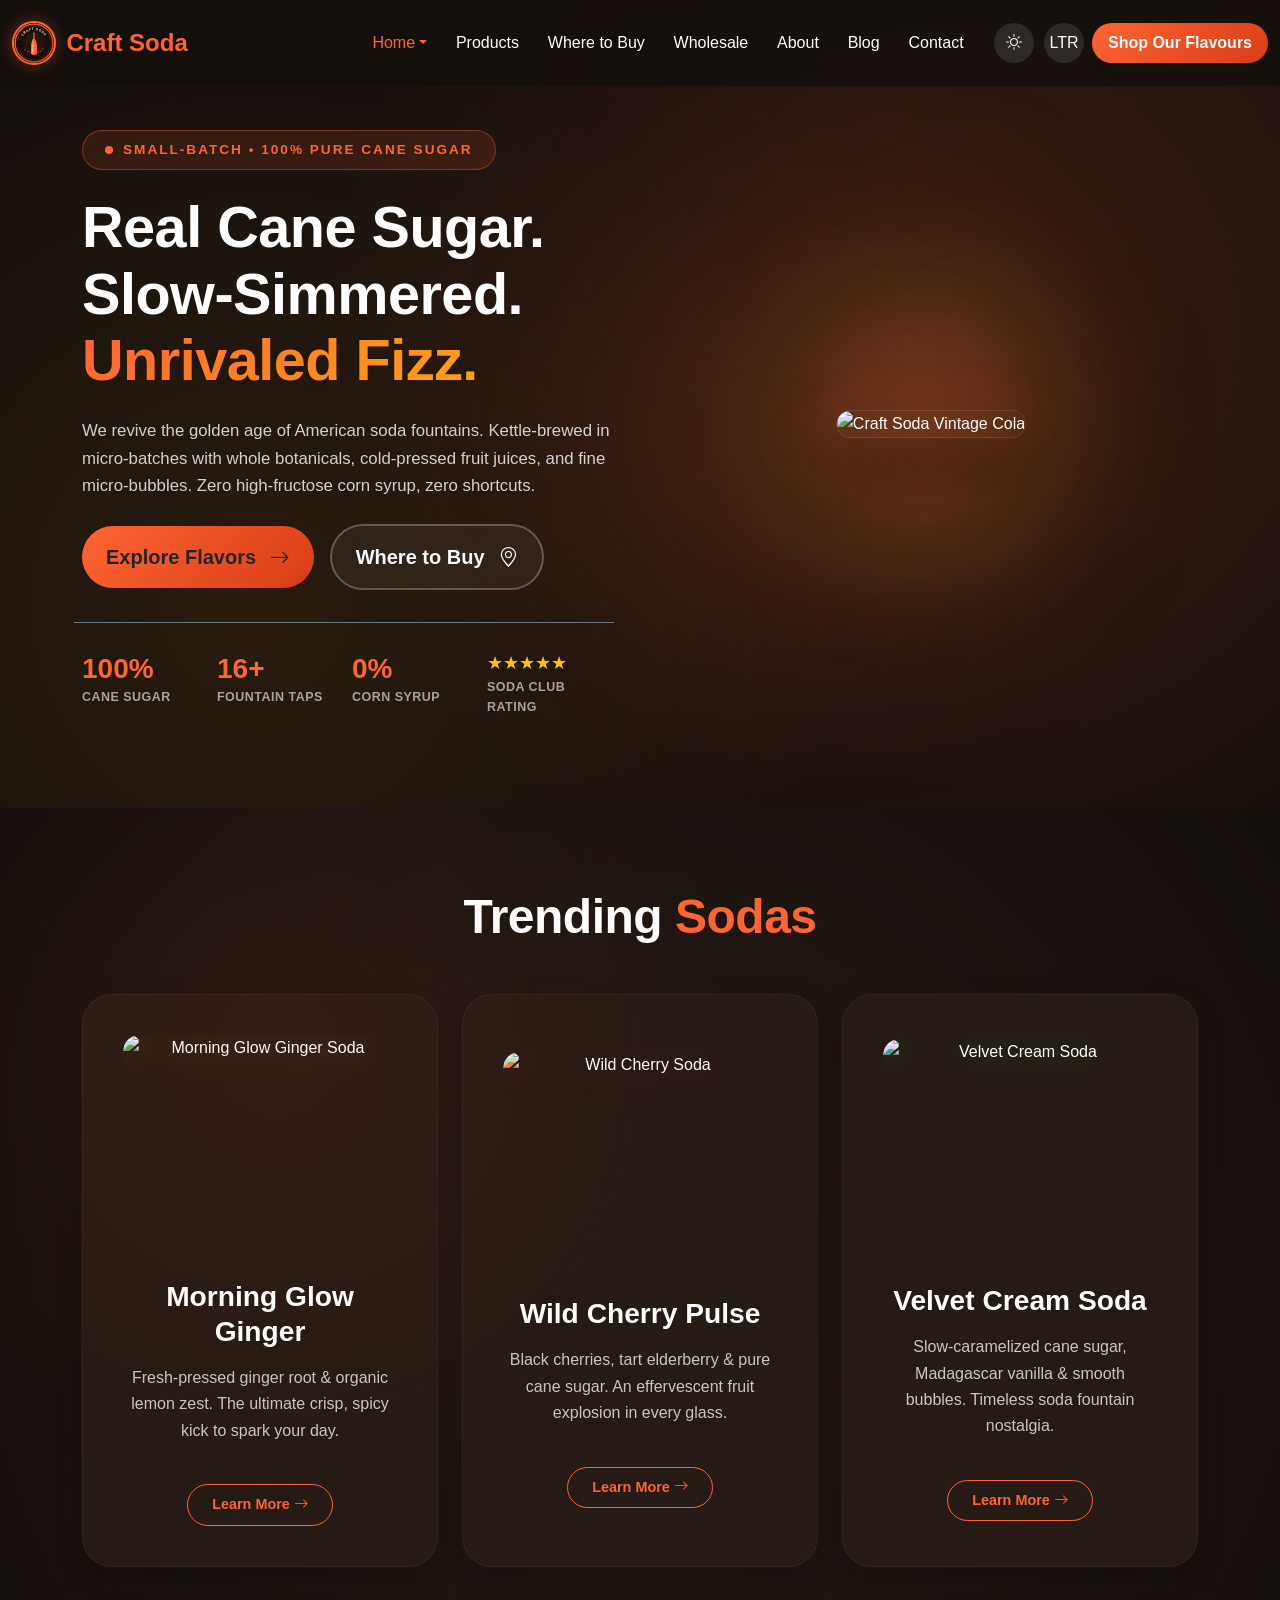
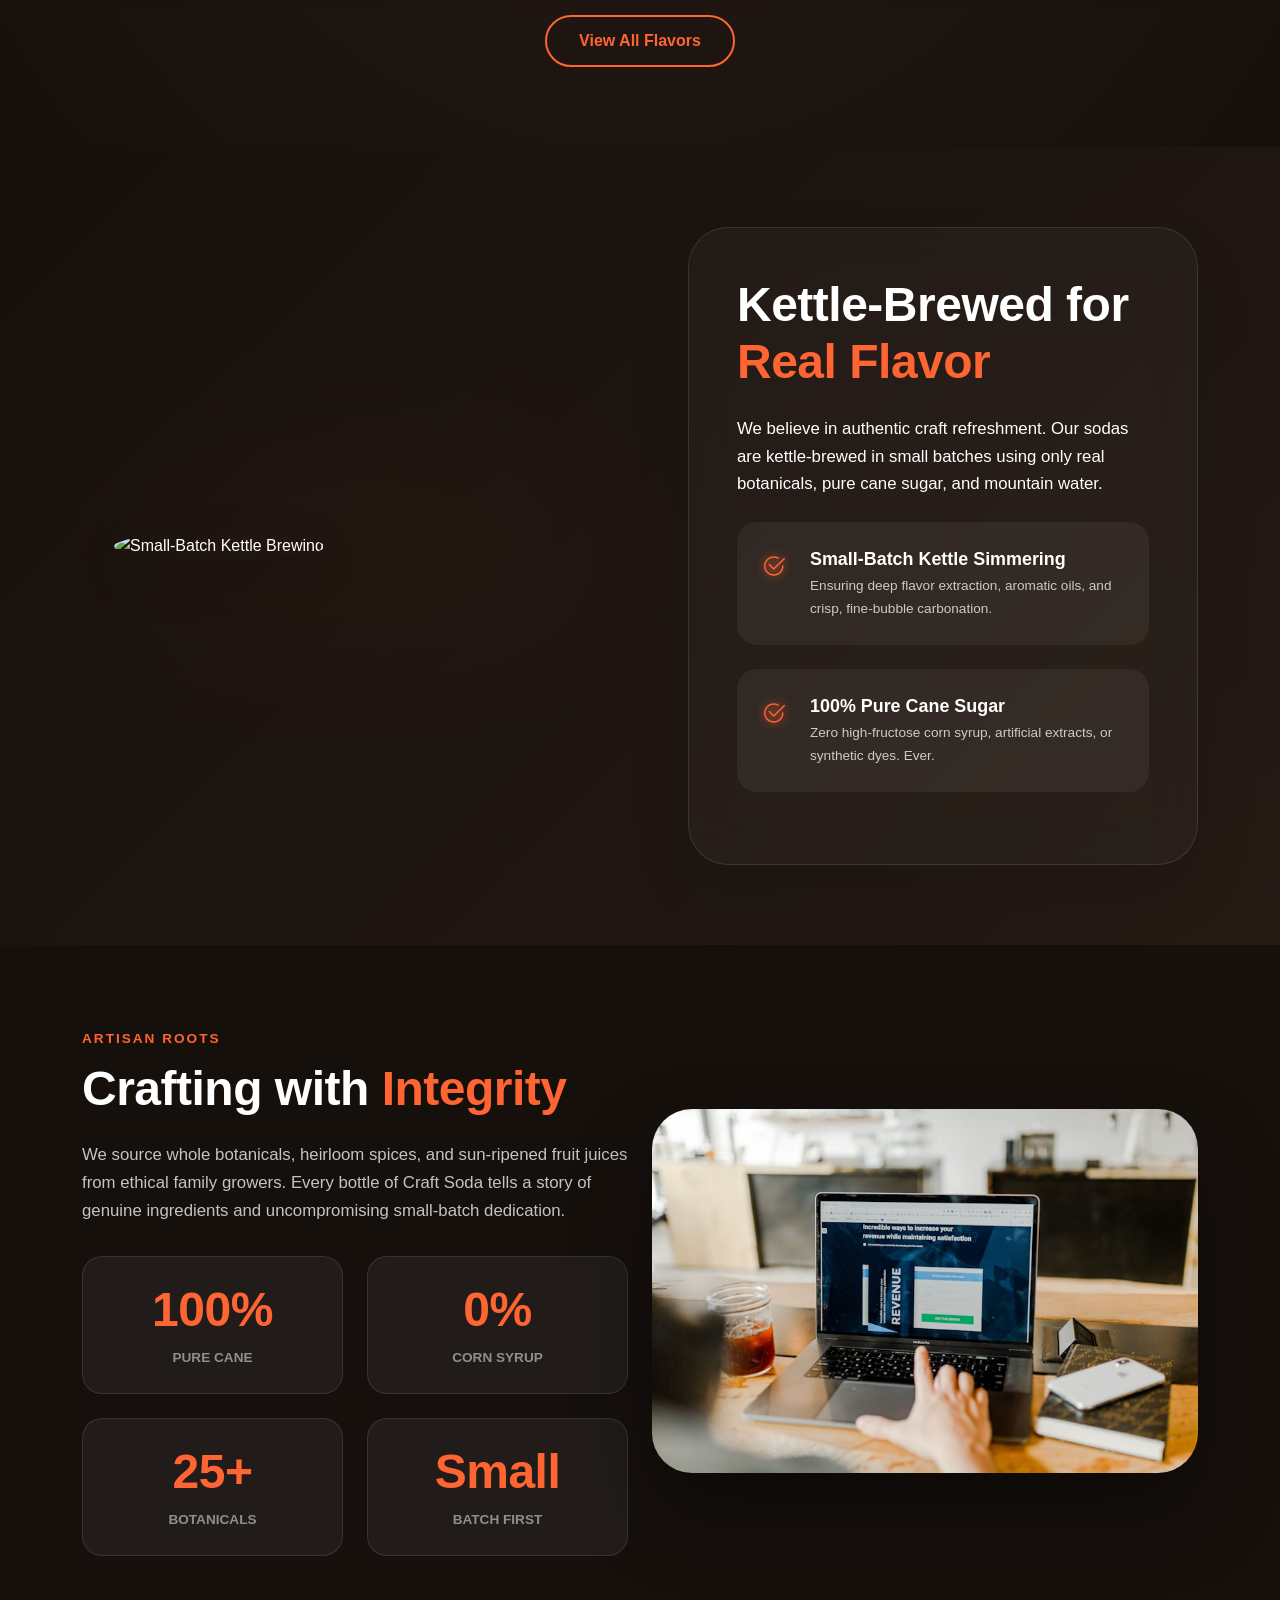
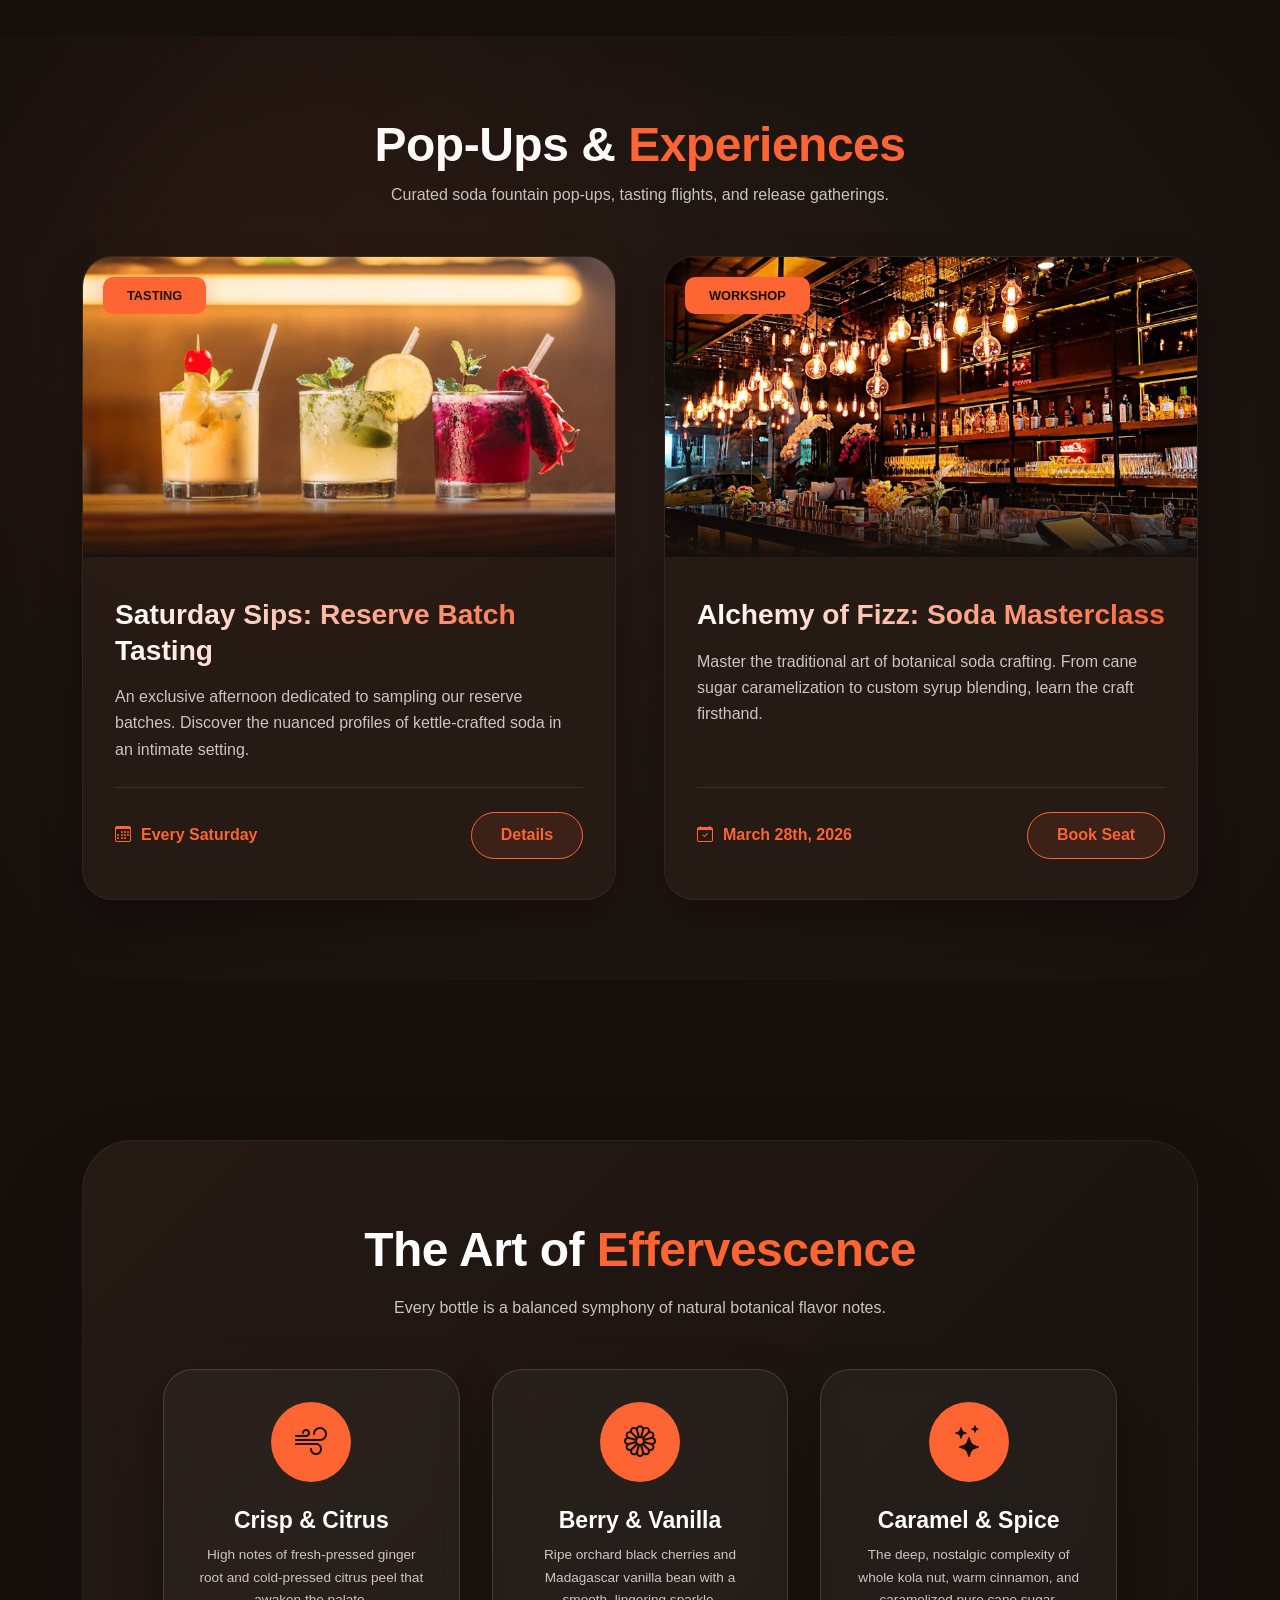
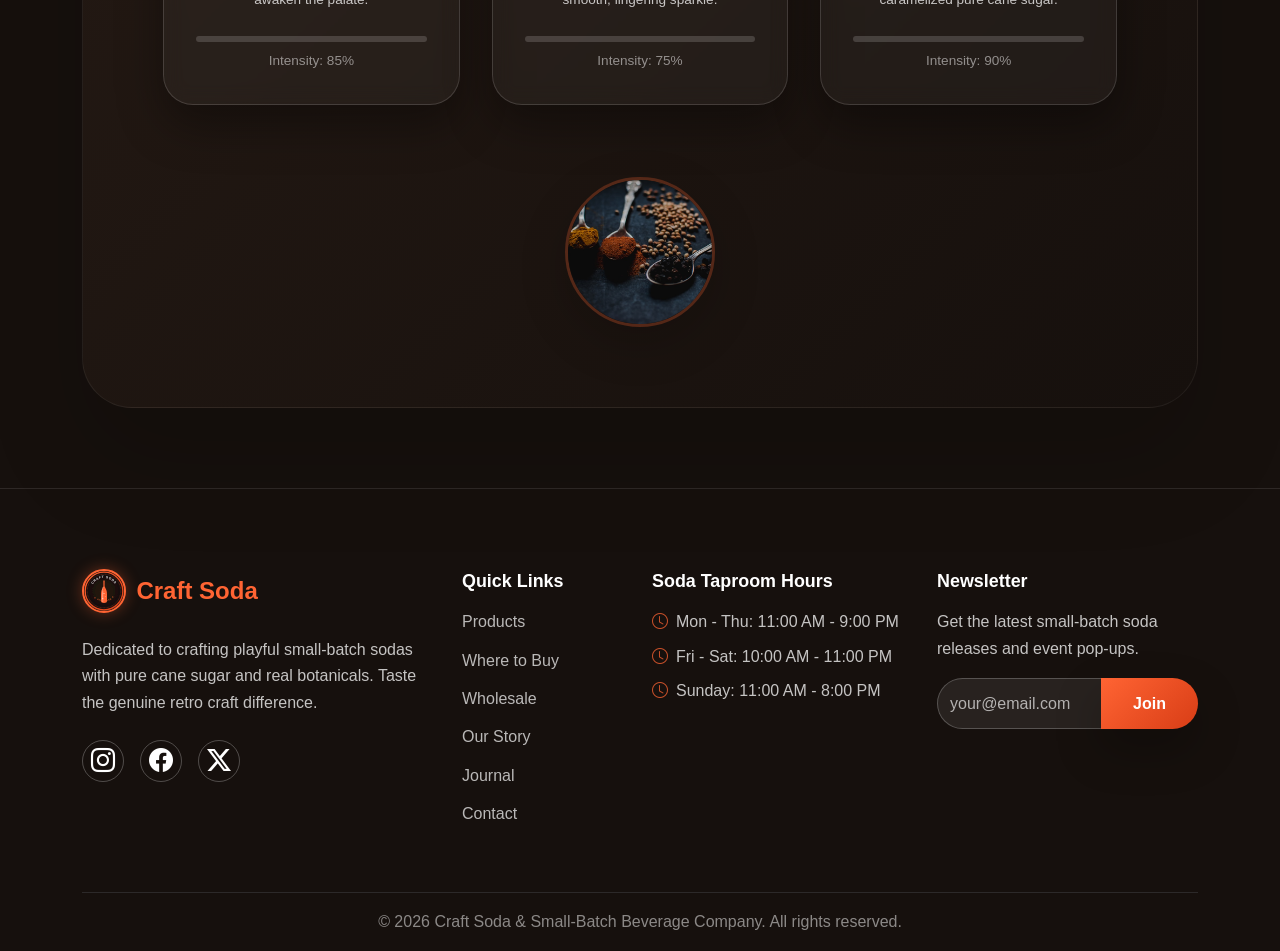
==== commit e7644c68: "Fix responsive alignments, typography hierarchy, and UI refinements across pages" ====
--- a/index.html
+++ b/index.html
@@ -12,8 +12,7 @@
     <link rel="preconnect" href="https://fonts.googleapis.com">
     <link rel="preconnect" href="https://fonts.gstatic.com" crossorigin>
     <link
-        href="https://fonts.googleapis.com/css2?family=Inter:wght@400;500;600;700&family=Outfit:wght@400;600;800&display=swap"
-        rel="stylesheet">
+11        rel="stylesheet">
 
     <!-- Icons -->
     <link rel="icon" type="image/png" href="assets/images/favicon.png">
@@ -65,7 +64,7 @@
                     <li class="nav-item"><a class="nav-link" href="contact.html">Contact</a></li>
                 </ul>
 
-                <div class="d-flex align-items-center mt-3 mt-xl-0 ms-xl-3">
+                <div class="d-flex align-items-center justify-content-center justify-content-xl-start mt-3 mt-xl-0 ms-xl-3">
                     <div class="theme-controls d-flex">
                         <button id="theme-toggle" class="control-btn" title="Toggle Dark/Light Mode"><i
                                 class="bi bi-sun"></i></button>
--- a/assets/css/style.css
+++ b/assets/css/style.css
@@ -81,7 +81,13 @@
    Standard Global Typography System (Uniform across all pages)
    ============================================================ */
 h1, h2, h3, h4, h5, h6,
-.h1, .h2, .h3, .h4, .h5, .h6 {
+.h1, .h2, .h3, .h4, .h5, .h6,
+h1.fw-bold, h2.fw-bold, h3.fw-bold, h4.fw-bold, h5.fw-bold, h6.fw-bold,
+h1.fw-bolder, h2.fw-bolder, h3.fw-bolder, h4.fw-bolder, h5.fw-bolder, h6.fw-bolder,
+h1.fw-semibold, h2.fw-semibold, h3.fw-semibold, h4.fw-semibold, h5.fw-semibold, h6.fw-semibold,
+[class*="display-"],
+.display-1, .display-2, .display-3, .display-4, .display-5, .display-6,
+.display-1.fw-bold, .display-2.fw-bold, .display-3.fw-bold, .display-4.fw-bold, .display-5.fw-bold, .display-6.fw-bold {
     font-family: 'Outfit', sans-serif !important;
     font-weight: 600 !important;
 }
@@ -150,8 +156,19 @@
     font-weight: 450;
 }
 
-p {
+p, .p {
     font-weight: 450 !important;
+}
+
+p.fw-bold,
+p.fw-bolder,
+p.fw-semibold,
+p .fw-bold,
+p .fw-bolder,
+p .fw-semibold,
+p strong,
+p b {
+    font-weight: 550 !important;
 }
 
 small, .small {
@@ -284,6 +301,19 @@
     align-items: center;
     gap: 0.4rem;
     flex-shrink: 0;
+}
+
+/* Mobile and Tablet View: Center align theme/RTL controls and Shop Our Flavours button */
+@media (max-width: 1199.98px) {
+    .navbar .navbar-collapse > .d-flex,
+    .navbar-collapse .d-flex.align-items-center:not(.theme-controls) {
+        display: flex !important;
+        justify-content: center !important;
+        align-items: center !important;
+        width: 100% !important;
+        margin-inline: auto !important;
+        text-align: center !important;
+    }
 }
 
 /* Center Navbar Dropdowns on Desktop */
@@ -1731,6 +1761,28 @@
     position: sticky;
     top: 90px;
     z-index: 5;
+}
+
+/* Blog Sidebar Follow Us Social Buttons */
+.blog-sidebar-sticky .btn-outline-accent.rounded-circle,
+.blog-social-btn {
+    width: 44px;
+    height: 44px;
+    padding: 0 !important;
+    display: inline-flex !important;
+    align-items: center;
+    justify-content: center;
+    font-size: 1.15rem;
+    border-radius: 50% !important;
+    flex-shrink: 0;
+    line-height: 1;
+    transition: all 0.3s cubic-bezier(0.175, 0.885, 0.32, 1.275);
+}
+
+.blog-sidebar-sticky .btn-outline-accent.rounded-circle:hover,
+.blog-social-btn:hover {
+    transform: translateY(-3px);
+    box-shadow: 0 6px 15px rgba(255, 100, 51, 0.3);
 }
 
 /* Footer */
@@ -2410,7 +2462,7 @@
 .slide-title {
     font-family: 'Outfit', sans-serif;
     font-size: clamp(3rem, 8vw, 5.5rem);
-    font-weight: 800;
+    font-weight: 600;
     line-height: 6rem;
     margin: 0;
     color: var(--text-color);
@@ -2548,7 +2600,7 @@
     font-size: 0.9rem;
     opacity: 0.6;
     margin-top: 10px;
-    font-weight: 400;
+    font-weight: 600;
 }
 
 /* Overlay Navigation */
@@ -2657,7 +2709,7 @@
 
 .overlay-preview-title-text {
     font-size: 3rem;
-    font-weight: 800;
+    font-weight: 600;
     color: var(--text-color);
     clip-path: polygon(0 100%, 100% 100%, 100% 100%, 0 100%);
     font-family: 'Outfit', sans-serif;
@@ -2787,7 +2839,7 @@
 
 .conscious-card h3 {
     font-size: 2rem;
-    font-weight: 700;
+    font-weight: 600;
     margin-bottom: 1.5rem;
     font-family: 'Outfit', sans-serif;
 }
@@ -3058,7 +3110,7 @@
     font-family: 'Outfit', sans-serif;
     font-size: clamp(2.5rem, 5vw, 4rem);
     line-height: 1.1;
-    font-weight: 800;
+    font-weight: 600;
     margin-bottom: 2rem;
     background: linear-gradient(135deg, var(--text-color) 40%, var(--accent-color) 100%);
     -webkit-background-clip: text;
@@ -3288,7 +3340,7 @@
 .bento-content h3 {
     color: #ffffff;
     font-family: 'Outfit', sans-serif;
-    font-weight: 800;
+    font-weight: 600;
     margin-bottom: 0;
 }
 
@@ -3365,7 +3417,7 @@
 
 .flavors-intro-title {
     font-size: clamp(3rem, 6vw, 4.5rem);
-    font-weight: 800;
+    font-weight: 600;
     font-family: 'Outfit', sans-serif;
     margin-bottom: 2rem;
     background: linear-gradient(135deg, var(--text-color) 40%, var(--accent-color) 100%);
@@ -3437,7 +3489,7 @@
 .premium-flavor-card h3 {
     font-family: 'Outfit', sans-serif;
     font-size: 2.25rem;
-    font-weight: 800;
+    font-weight: 600;
     margin-bottom: 1.5rem;
     background: linear-gradient(135deg, var(--text-color), var(--accent-color));
     -webkit-background-clip: text;
@@ -3550,7 +3602,7 @@
 
 .anatomy-point h4 {
     font-family: 'Outfit', sans-serif;
-    font-weight: 800;
+    font-weight: 600;
     font-size: clamp(1.5rem, 3vw, 2rem);
     margin-bottom: 0.75rem;
     color: var(--accent-color);
@@ -3602,7 +3654,7 @@
 
 .events-intro-heading {
     font-size: clamp(3rem, 6vw, 4.5rem);
-    font-weight: 800;
+    font-weight: 600;
     font-family: 'Outfit', sans-serif;
     margin-bottom: 2rem;
     background: linear-gradient(135deg, var(--text-color), var(--accent-color));
@@ -3691,7 +3743,7 @@
 .premium-event-card h3 {
     font-family: 'Outfit', sans-serif;
     font-size: 2rem;
-    font-weight: 800;
+    font-weight: 600;
     margin-bottom: 1.5rem;
 }
 
@@ -3800,7 +3852,7 @@
 
 .lounge-feature-node h4 {
     font-family: 'Outfit', sans-serif;
-    font-weight: 800;
+    font-weight: 600;
     font-size: 1.75rem;
     margin-bottom: 0.5rem;
     color: var(--text-color);
@@ -4042,7 +4094,7 @@
 
 .pricing-card h4 {
     font-family: 'Outfit', sans-serif;
-    font-weight: 800;
+    font-weight: 600;
     font-size: 2rem;
     margin-bottom: 1.5rem;
 }
@@ -4066,6 +4118,29 @@
     align-items: center;
     gap: 0.75rem;
     opacity: 0.9;
+}
+
+/* Tablet View: Center align features list in Wholesale pricing cards with properly aligned tick logos */
+@media (max-width: 1199.98px) {
+    .pricing-card .features-list {
+        display: inline-flex;
+        flex-direction: column;
+        align-items: flex-start;
+        align-self: center;
+        width: fit-content;
+        max-width: 100%;
+        margin-inline: auto;
+        text-align: start;
+        padding-inline: 0;
+    }
+
+    .pricing-card .features-list li {
+        display: flex;
+        align-items: center;
+        justify-content: flex-start;
+        text-align: start;
+        width: 100%;
+    }
 }
 
 [data-theme="light"] .pricing-card {
@@ -4181,7 +4256,7 @@
 }
 
 .wholesale-content h2 {
-    font-weight: 800;
+    font-weight: 600;
     font-family: 'Outfit', sans-serif;
     line-height: 1.1;
     margin-bottom: 2rem;
@@ -4209,7 +4284,7 @@
     .wholesale-banner {
         grid-template-columns: 1fr;
         padding: 5rem 3rem;
-        gap: 5rem;
+        gap: 4rem;
         text-align: center;
         max-width: 95%;
     }
@@ -4219,8 +4294,88 @@
         order: -1;
     }
 
+    .wholesale-content {
+        display: flex;
+        flex-direction: column;
+        align-items: center;
+        text-align: center;
+        width: 100%;
+    }
+
+    .wholesale-content ul {
+        display: inline-flex;
+        flex-direction: column;
+        align-items: flex-start;
+        text-align: start;
+        margin-inline: auto;
+        padding-inline: 0;
+        width: fit-content;
+        max-width: 100%;
+    }
+
+    .wholesale-content ul li {
+        display: flex;
+        align-items: flex-start;
+        justify-content: flex-start;
+        text-align: start;
+        width: 100%;
+    }
+
+    .wholesale-content ul li i {
+        flex-shrink: 0;
+        margin-top: 0.25rem;
+        line-height: 1;
+    }
+
+    .wholesale-content .btn-accent {
+        display: inline-flex;
+        align-items: center;
+        justify-content: center;
+        margin-inline: auto;
+    }
+
     .perk-circle-grid {
         gap: 2rem;
+    }
+}
+
+@media (max-width: 768px) {
+    .wholesale-banner {
+        padding: 3.5rem 1.75rem;
+        gap: 3rem;
+        border-radius: 35px;
+        max-width: 100%;
+    }
+
+    .wholesale-img-container {
+        height: 300px;
+        border-radius: 25px;
+    }
+
+    .wholesale-badge {
+        padding: 0.75rem 1.5rem;
+        font-size: 0.75rem;
+        margin-bottom: 1.5rem;
+    }
+
+    .wholesale-content h2 {
+        font-size: clamp(1.8rem, 6vw, 2.4rem);
+        margin-bottom: 1.25rem;
+    }
+
+    .wholesale-content p {
+        font-size: 1rem !important;
+        margin-bottom: 2rem !important;
+    }
+
+    .wholesale-content ul {
+        margin-bottom: 2rem !important;
+    }
+
+    .wholesale-content .btn-accent {
+        width: 100%;
+        max-width: 320px;
+        padding: 0.95rem 1.5rem;
     }
 }
 
@@ -4660,7 +4815,7 @@
 .flavors-slider .box .details h1 {
     font-family: 'Outfit', sans-serif;
     font-size: 3.8rem;
-    font-weight: 800;
+    font-weight: 600;
     margin-bottom: 1rem;
     color: #fff;
 }
@@ -4967,7 +5122,7 @@
     width: 100%;
     font-family: 'Outfit', sans-serif;
     font-size: 3rem;
-    font-weight: 800;
+    font-weight: 600;
     color: #fff;
     text-align: center;
     line-height: 1.1;
